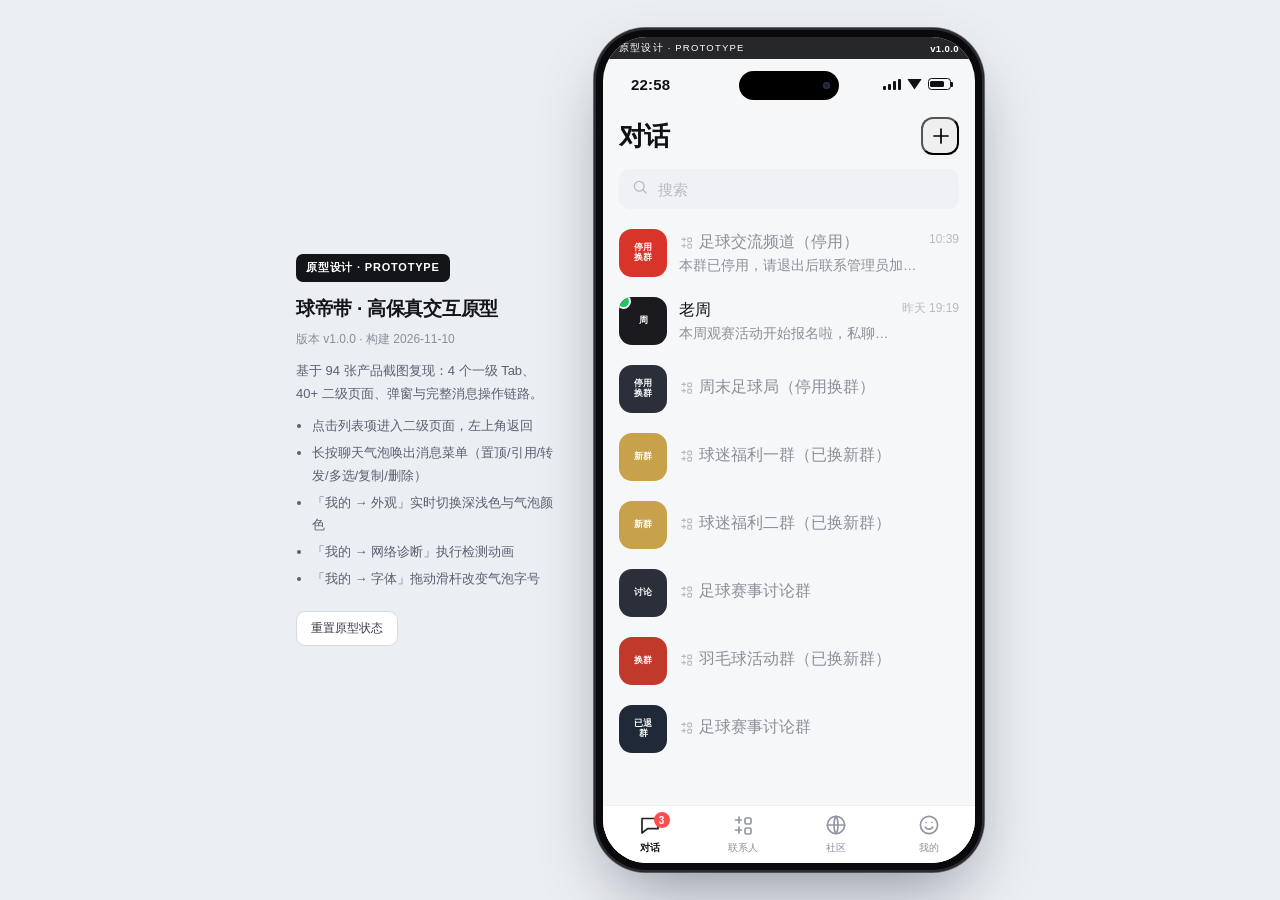
==== index.html @ 3d05bff4 "Move prototype files to repo root" ====
<!doctype html>
<html lang="zh-CN">
<head>
<meta charset="utf-8">
<meta name="viewport" content="width=device-width,initial-scale=1,viewport-fit=cover">
<title>球帝带 · 交互原型 v1.0.0</title>
<style>
*{box-sizing:border-box;-webkit-tap-highlight-color:transparent}
:root{
  --blue:#3B82F6; --bg:#F6F7F9; --card:#FFFFFF; --text:#101114; --text2:#8A8F99; --text3:#B7BBC3;
  --line:#EFF0F3; --input:#EFF1F5; --red:#FF4D4F; --bubble:#3B82F6; --fs:15px;
  --tab-h:58px;
}
body[data-theme="dark"]{
  --bg:#131418; --card:#1C1D22; --text:#F2F3F5; --text2:#8B8F99; --text3:#5A5E68;
  --line:#282A31; --input:#26282F; --card2:#1C1D22;
}
html,body{height:100%}
body{margin:0;font-family:-apple-system,BlinkMacSystemFont,"PingFang SC","Hiragino Sans GB","Microsoft YaHei",sans-serif;
  background:#EBEEF3;display:flex;align-items:center;justify-content:center;color:var(--text);
  -webkit-font-smoothing:antialiased;transition:background .25s}
body[data-theme="dark"]{background:#07080A}
.wrap{display:flex;gap:40px;align-items:center;justify-content:center}

/* ---------- side meta ---------- */
.meta{width:258px;color:#5A6070;font-size:13px;line-height:1.75}
.meta h1{font-size:19px;color:#141519;margin:10px 0 4px;letter-spacing:-.3px}
.meta .ver{font-size:12px;color:#8A8F99;margin-bottom:10px;font-variant-numeric:tabular-nums}
.badge{display:inline-block;background:#141519;color:#fff;border-radius:7px;padding:4px 10px;font-size:11px;letter-spacing:.8px;font-weight:600}
.meta p{margin:0 0 10px}
.meta ul{margin:0;padding-left:16px}
.meta li{margin-bottom:4px}
.meta .reset{margin-top:16px;border:1px solid #D5D9E2;background:#fff;border-radius:9px;padding:8px 14px;font-size:12px;color:#3A3F4C;cursor:pointer;font-family:inherit}
.meta .reset:hover{border-color:#141519;color:#141519}

/* ---------- device ---------- */
.device{width:390px;height:844px;background:#0A0A0C;border-radius:52px;padding:9px;
  box-shadow:0 30px 70px -20px rgba(12,16,32,.45),0 0 0 1px rgba(0,0,0,.55),inset 0 0 0 2px #2A2C33;position:relative;flex:0 0 auto}
.screen{width:100%;height:100%;background:var(--bg);border-radius:44px;overflow:hidden;position:relative;
  display:flex;flex-direction:column;color:var(--text);transition:background .25s,color .25s}

/* prototype ribbon */
.protobar{height:22px;background:#141519;color:#fff;display:flex;align-items:center;justify-content:space-between;
  padding:0 16px;font-size:9.5px;letter-spacing:1.2px;flex:0 0 auto;opacity:.92}
.protobar b{font-weight:600;letter-spacing:.4px;font-variant-numeric:tabular-nums}

/* status bar */
.statusbar{height:50px;flex:0 0 auto;display:flex;align-items:center;justify-content:space-between;padding:0 24px 0 28px;position:relative}
.sb-l{font-size:15px;font-weight:650;font-variant-numeric:tabular-nums;letter-spacing:.2px}
.sb-r{display:flex;align-items:center;gap:6px;color:var(--text)}
.sig{display:flex;align-items:flex-end;gap:2px;height:11px}
.sig i{width:3px;background:currentColor;border-radius:1px}
.sig i:nth-child(1){height:4px}.sig i:nth-child(2){height:6px}.sig i:nth-child(3){height:8.5px}.sig i:nth-child(4){height:11px}
.wifi{width:15px;height:11px;background:currentColor;
  clip-path:polygon(0 0,100% 0,50% 100%);border-radius:1px}
.bat{width:23px;height:11.5px;border:1.3px solid currentColor;border-radius:3.5px;position:relative;padding:1.4px}
.bat i{display:block;height:100%;width:72%;background:currentColor;border-radius:1.5px}
.bat::after{content:'';position:absolute;right:-3.4px;top:3px;width:2px;height:4.5px;background:currentColor;border-radius:0 1px 1px 0}
.island{position:absolute;left:50%;transform:translateX(-50%);top:12px;width:100px;height:29px;background:#000;border-radius:16px;
  display:flex;align-items:center;justify-content:flex-end;padding-right:9px}
.cam{width:7px;height:7px;border-radius:50%;background:#1B2230;box-shadow:inset 0 0 0 1.5px #243044}

/* ---------- stack & pages ---------- */
.stack{flex:1;min-height:0;position:relative;overflow:hidden}
.page{position:absolute;inset:0;display:flex;flex-direction:column;background:var(--bg);overflow:hidden}
.page.enter{animation:slideIn .28s cubic-bezier(.32,.72,0,1)}
.page.leave{animation:slideOut .22s cubic-bezier(.4,0,1,1) forwards}
@keyframes slideIn{from{transform:translateX(100%)}to{transform:translateX(0)}}
@keyframes slideOut{from{transform:translateX(0)}to{transform:translateX(100%)}}
@keyframes fade{from{opacity:0}to{opacity:1}}
.pbody{flex:1;min-height:0;overflow-y:auto;overflow-x:hidden;padding-bottom:18px;
  overscroll-behavior:contain;-webkit-overflow-scrolling:touch}

/* nav */
.nav{height:46px;flex:0 0 auto;display:flex;align-items:center;padding:0 6px;gap:2px}
.nav .t{flex:1;text-align:center;font-size:17px;font-weight:600;letter-spacing:-.2px}
.nav-btn{width:40px;height:40px;display:grid;place-items:center;border-radius:12px;color:var(--text);cursor:pointer;font-size:15px}
.nav-btn:active{background:rgba(140,150,170,.16)}
.nav-act{color:var(--blue);font-size:15px;font-weight:500;padding:0 10px;min-width:56px;text-align:right}
.nav-r{min-width:56px;display:flex;justify-content:flex-end;align-items:center;padding-right:6px}
.nav-r .nav-btn{width:36px;height:36px}
input[type=range]{-webkit-appearance:none;height:3px;background:var(--input);border-radius:2px}
input[type=range]::-webkit-slider-thumb{-webkit-appearance:none;width:17px;height:17px;border-radius:50%;background:#fff;border:1.5px solid #C9CDD6;box-shadow:0 1px 3px rgba(0,0,0,.18)}
.nav-act.dim{color:var(--text3)}
.hbig{display:flex;align-items:center;justify-content:space-between;padding:8px 16px 14px}
.hbig h1{font-size:26px;margin:0;font-weight:700;letter-spacing:-.6px}
.hbig .iconbtn{width:38px;height:38px;display:grid;place-items:center;border-radius:12px;cursor:pointer}

/* search */
.search{display:flex;align-items:center;gap:7px;margin:0 16px 10px;height:40px;background:var(--input);
  border-radius:10px;padding:0 12px;color:var(--text3);flex:0 0 auto}
.search input{border:0;background:transparent;outline:none;flex:1;font-size:15px;color:var(--text);font-family:inherit}
.search input::placeholder{color:var(--text3)}

/* list group */
.group{background:var(--card);margin:10px 12px;border-radius:14px;overflow:hidden}
.group.flush{margin:10px 0;border-radius:0}
.glabel{font-size:13px;color:var(--text2);padding:14px 20px 6px;background:transparent}
.row{display:flex;align-items:center;justify-content:space-between;min-height:56px;padding:0 16px;gap:12px;position:relative;cursor:pointer}
.row.noarrow{cursor:default}
.row:active{background:rgba(140,150,170,.09)}
.row+.row::before{content:'';position:absolute;left:16px;right:0;top:0;height:1px;background:var(--line)}
.row .li-l{display:flex;align-items:center;gap:12px;font-size:16px;min-width:0}
.row .ico{width:22px;height:22px;display:grid;place-items:center;color:var(--text);flex:0 0 auto}
.row .li-t{white-space:nowrap;overflow:hidden;text-overflow:ellipsis}
.row .li-r{display:flex;align-items:center;gap:6px;font-size:15px;color:var(--text2);flex:0 0 auto}
.chev{color:var(--text3);font-size:17px;font-weight:300;margin-left:2px;line-height:1}
.val{font-size:15px;color:var(--text2)}
.val.warn{color:var(--text3)}

/* switch */
.sw{width:50px;height:30px;border-radius:15px;background:#E3E5EA;position:relative;transition:background .2s;flex:0 0 auto;cursor:pointer}
.sw::after{content:'';position:absolute;top:2px;left:2px;width:26px;height:26px;border-radius:50%;background:#fff;
  box-shadow:0 1px 3px rgba(0,0,0,.22);transition:transform .2s}
.sw.on{background:var(--blue)}
.sw.on::after{transform:translateX(20px)}

/* avatar */
.av{width:48px;height:48px;border-radius:13px;display:flex;align-items:center;justify-content:center;color:#fff;
  font-weight:700;font-size:18px;position:relative;flex:0 0 auto;overflow:hidden;text-align:center;line-height:1.1}
.av.round{border-radius:50%}
.av.sm{width:36px;height:36px;border-radius:10px;font-size:14px}
.av.lg{width:58px;height:58px;border-radius:50%;font-size:22px}
.av.xs{width:28px;height:28px;border-radius:8px;font-size:12px}
.av .dot{position:absolute;left:-3px;top:-3px;width:11px;height:11px;border-radius:50%;background:#22C55E;border:2px solid var(--card);box-sizing:content-box}
.av .tiny{font-size:8.5px;font-weight:600;letter-spacing:-.2px}

/* chat list */
.li{display:flex;gap:12px;padding:10px 16px;align-items:center;cursor:pointer;position:relative}
.li:active{background:rgba(140,150,170,.09)}
.li .mid{flex:1;min-width:0}
.li .nm{display:flex;align-items:center;gap:5px;font-size:16px;font-weight:500;white-space:nowrap;overflow:hidden;text-overflow:ellipsis}
.li .nm.gray{color:var(--text2)}
.li .pv{font-size:13.5px;color:var(--text2);margin-top:4px;white-space:nowrap;overflow:hidden;text-overflow:ellipsis}
.li .rt{display:flex;flex-direction:column;align-items:flex-end;gap:6px;flex:0 0 auto;align-self:flex-start;padding-top:3px}
.li .tm{font-size:12px;color:var(--text3)}
.gicon{color:var(--text3);display:grid;place-items:center}

/* tabbar */
.tabbar{height:var(--tab-h);flex:0 0 auto;display:flex;background:var(--card);border-top:1px solid var(--line);padding-bottom:2px}
.tab{flex:1;display:flex;flex-direction:column;align-items:center;justify-content:center;gap:2px;font-size:10px;color:var(--text2);cursor:pointer;position:relative}
.tab.active{color:var(--text);font-weight:600}
.tab.active .tico{color:var(--text)}
.tab .tico{color:var(--text2);opacity:.92}
.tab .bdg{position:absolute;top:6px;right:calc(50% - 20px);min-width:16px;height:16px;background:var(--red);color:#fff;border-radius:9px;
  font-size:10px;display:grid;place-items:center;padding:0 4px;font-weight:600}

/* chat page */
.chat-h{display:flex;align-items:center;gap:10px;padding:6px 10px 8px;flex:0 0 auto}
.chat-h .mid{flex:1;min-width:0}
.chat-h .nm{font-size:16.5px;font-weight:600;white-space:nowrap;overflow:hidden;text-overflow:ellipsis}
.chat-h .sub{font-size:11.5px;color:var(--text2);margin-top:1px}
.noticebar{display:flex;align-items:center;gap:8px;padding:9px 14px;background:rgba(59,130,246,.08);font-size:12.5px;color:var(--text2);flex:0 0 auto}
.noticebar .close{margin-left:auto;color:var(--text3);display:grid;place-items:center}
.msgs{flex:1;min-height:0;overflow-y:auto;padding:6px 0 10px;background-attachment:local}

.msg{display:flex;gap:8px;padding:6px 12px;align-items:flex-start;position:relative}
.msg.me{flex-direction:row-reverse}
.msg .bub{max-width:76%;padding:10px 13px;border-radius:12px;background:var(--card);font-size:var(--fs);line-height:1.58;
  word-break:break-word;white-space:pre-wrap;box-shadow:0 1px 1px rgba(16,20,32,.03)}
.msg.me .bub{background:var(--bubble);color:#fff}
.msg .tm{font-size:10.5px;color:var(--text3);align-self:flex-end;padding-bottom:3px;margin:0 2px}
.msg.picked .box{opacity:1;transform:scale(1)}
.msg .box{width:22px;height:22px;border-radius:50%;border:1.5px solid #C7CBD3;background:var(--card);flex:0 0 auto;align-self:center;
  display:grid;place-items:center;opacity:0;transform:scale(.6);transition:.15s;margin-top:16px}
.msg.picked .box{background:var(--blue);border-color:var(--blue);color:#fff}
.msg .box svg{width:13px;height:13px;opacity:0}
.msg.picked .box svg{opacity:1}
.msg.sel-mode .box{opacity:1;transform:scale(1)}
.msg.sel-mode.me{flex-direction:row}

.poster{width:172px;border-radius:10px;overflow:hidden;background:linear-gradient(150deg,#5FE0A8,#22B573 55%,#0E8C57);padding:10px;color:#0B3B26;white-space:normal}
.poster *{white-space:normal}
.bub>div{white-space:normal}
.poster .pt{font-size:19px;font-weight:900;letter-spacing:-.5px;line-height:1.05;color:#0E5C36}
.poster .red{color:#E02B1D}
.poster .prow{display:flex;justify-content:space-between;font-size:8px;border-bottom:1px solid rgba(0,0,0,.15);padding:2.5px 0}
.poster .badge2{display:inline-block;background:#F5D33C;color:#5A3B00;font-size:8px;padding:2px 6px;border-radius:9px;font-weight:700;margin:6px 0 4px}
.poster .ball{float:right;font-size:26px;margin-top:-4px}

.inputbar{flex:0 0 auto;display:flex;align-items:center;gap:8px;padding:8px 12px;border-top:1px solid var(--line);background:var(--bg)}
.inputbar .ic{width:32px;height:32px;display:grid;place-items:center;color:var(--text);flex:0 0 auto;cursor:pointer}
.inputbar .field{flex:1;height:37px;border-radius:9px;background:var(--input);border:0;outline:none;padding:0 12px;font-size:15px;font-family:inherit;color:var(--text)}
.inputbar .field::placeholder{color:var(--text3)}
.muted-bar{flex:0 0 auto;display:flex;align-items:center;justify-content:center;gap:6px;padding:13px;margin:8px 12px 12px;
  background:var(--card);border-radius:10px;color:var(--text3);font-size:14px}

.panels{flex:0 0 auto;background:var(--card);border-top:1px solid var(--line);display:none}
.panels.show{display:block}
.plus-grid{display:grid;grid-template-columns:repeat(4,1fr);gap:8px;padding:18px 14px 22px}
.plus-item{display:flex;flex-direction:column;align-items:center;gap:8px;font-size:11.5px;color:var(--text2);cursor:pointer}
.plus-item .sq{width:58px;height:58px;border-radius:14px;background:var(--input);display:grid;place-items:center;color:var(--text)}
.emoji-tabs{display:flex;gap:14px;align-items:center;padding:10px 14px 4px;color:var(--text3);border-bottom:1px solid var(--line)}
.emoji-tabs .e{width:22px;height:22px;display:grid;place-items:center}
.emoji-tabs .e.on{color:var(--text);border-bottom:2px solid var(--blue);padding-bottom:6px;margin-bottom:-5px}
.emoji-grid{display:grid;grid-template-columns:repeat(8,1fr);gap:6px;padding:12px 14px 20px;max-height:190px;overflow-y:auto}
.emoji-grid span{font-size:23px;text-align:center;cursor:pointer;line-height:1.3}
.quote-bar{display:flex;align-items:center;gap:8px;margin:6px 12px 0;padding:8px 10px;background:var(--input);border-radius:8px;font-size:12.5px;color:var(--text2)}
.quote-bar .qt{flex:1;min-width:0;overflow:hidden;text-overflow:ellipsis;white-space:nowrap;border-left:2px solid var(--blue);padding-left:8px}
.quote-bar .x{color:var(--text3);cursor:pointer}

/* ---------- iOS 软键盘 ---------- */
.kbd{flex:0 0 auto;display:none;background:#D1D4DB;padding:7px 3px 10px;
  user-select:none;-webkit-user-select:none;-webkit-tap-highlight-color:transparent}
.kbd.show{display:block}
.kbd.anim{animation:kbdUp .24s cubic-bezier(.32,.72,0,1) both}
@keyframes kbdUp{from{transform:translateY(100%)}to{transform:translateY(0)}}
.kbd-bar{display:flex;align-items:center;padding:0 5px 7px;font-size:16px;color:#101114;height:30px}
.kbd-bar .cand{flex:1;display:flex;justify-content:space-around;align-items:center}
.kbd-bar .cand span{padding:3px 12px;cursor:pointer;border-radius:5px;line-height:1.2}
.kbd-bar .cand span:active{background:rgba(0,0,0,.09)}
.kbd-bar .kico{min-width:40px;height:26px;display:grid;place-items:center;color:#4A4E57;cursor:pointer;font-size:13px}
.krow{display:flex;gap:6px;padding:0 0 7px}
.krow:last-child{padding-bottom:0}
.krow .gap{flex:.5}
.k{flex:1;height:42px;border-radius:5px;background:#FFFFFF;color:#101114;display:grid;place-items:center;
  font-size:22px;line-height:1;cursor:pointer;box-shadow:0 1px 0 rgba(0,0,0,.28);transition:background .06s}
.k:active{background:#BFC4CC}
.k.fn{background:#ADB3BE;font-size:14px}
.k.fn:active{background:#9AA1AD}
.k.wide{flex:1.5}
.k.sp{flex:4.2;font-size:14px}
.k.ret{flex:1.6;background:#ADB3BE;font-size:14px;font-weight:500}
.k.shift-on{box-shadow:inset 0 0 0 1px #7C828C,0 1px 0 rgba(0,0,0,.28)}
body[data-theme="dark"] .kbd{background:#232427}
body[data-theme="dark"] .k{background:#6B6B70;color:#FFFFFF;box-shadow:0 1px 0 rgba(0,0,0,.65)}
body[data-theme="dark"] .k:active{background:#8A8A90}
body[data-theme="dark"] .k.fn,body[data-theme="dark"] .k.ret{background:#3D3D42;color:#FFFFFF}
body[data-theme="dark"] .k.fn:active,body[data-theme="dark"] .k.ret:active{background:#505055}
body[data-theme="dark"] .kbd-bar{color:#E8E9EC}
body[data-theme="dark"] .kbd-bar .kico{color:#B9BBC2}

/* community */
.chans{display:flex;justify-content:center;gap:34px;padding:6px 0 16px}
.chan{display:flex;flex-direction:column;align-items:center;gap:8px;font-size:13px;color:var(--text2);cursor:pointer}
.chan .av{width:62px;height:62px;border-radius:50%;font-size:16px;border:1px solid rgba(140,150,170,.18)}
.signin{display:flex;align-items:center;gap:8px;margin:0 12px 12px;padding:11px 13px;background:var(--card);border-radius:12px;font-size:13px;color:var(--text);cursor:pointer}
.signin .tag{background:#FFF1E6;color:#E2761B;font-size:11px;padding:2px 6px;border-radius:5px;font-weight:600}
.feed{margin:0 12px 12px;background:var(--card);border-radius:14px;overflow:hidden;cursor:pointer}
.cover{height:190px;position:relative;display:flex;align-items:center;justify-content:center;color:#fff;overflow:hidden}
.cover .big{font-size:27px;font-weight:900;line-height:1.1;letter-spacing:-.8px}
.cover .sub2{font-size:11px;opacity:.92;margin-top:6px}
.feed .ft{padding:12px 13px 14px}
.feed .ft .h{font-size:15.5px;font-weight:600;line-height:1.4}
.feed .ft .meta{display:flex;align-items:center;gap:8px;margin-top:9px;font-size:12px;color:var(--text2)}
.art{padding:0 0 20px}
.art .h1{font-size:19px;font-weight:700;line-height:1.4;padding:14px 16px 6px}
.art .am{display:flex;align-items:center;gap:8px;padding:4px 16px 12px;font-size:12.5px;color:var(--text2)}
.art .am .n{color:var(--text);font-weight:500}
.art .body{padding:0 16px;font-size:14.5px;line-height:1.85;color:var(--text)}
.art .body p{margin:0 0 14px}
.art .body .em{color:#E02B1D}
.cta{display:block;margin:18px 16px 0;height:50px;border-radius:26px;border:1.5px solid var(--text);background:transparent;
  color:var(--text);font-size:16px;font-weight:600;width:calc(100% - 32px);font-family:inherit;cursor:pointer}
.cta:active{background:rgba(140,150,170,.12)}

/* mine */
.profile-hd{background:linear-gradient(160deg,#1B1C22,#0E0F13);color:#fff;padding:14px 20px 26px;display:flex;align-items:center;gap:14px;position:relative;overflow:hidden}
.profile-hd::after{content:'';position:absolute;right:-30px;top:-40px;width:180px;height:180px;border-radius:50%;border:1px solid rgba(255,255,255,.06)}
.profile-hd .av{width:58px;height:58px;background:#4A4D57;border-radius:50%;font-size:22px}
.profile-hd .nm{font-size:19px;font-weight:650}
.profile-hd .id{font-size:12px;opacity:.62;margin-top:5px;display:flex;align-items:center;gap:6px}
.profile-hd .qr-btn{position:absolute;right:18px;top:24px;opacity:.85;cursor:pointer}
.sigline{color:rgba(255,255,255,.5);font-size:12.5px;padding:0 20px 26px;background:linear-gradient(180deg,#121317,#101114);margin-top:-1px}
.sigline span{opacity:.8}

/* empty */
.empty{display:flex;flex-direction:column;align-items:center;justify-content:center;padding:70px 30px;color:var(--text2);font-size:13.5px;gap:16px}
.box-ill{width:104px;height:84px;position:relative}
.box-ill .b1{position:absolute;left:10px;bottom:0;width:56px;height:40px;background:#7FA8E8;border-radius:4px;transform:skewY(-4deg)}
.box-ill .b2{position:absolute;right:8px;bottom:0;width:38px;height:34px;background:#C6DAF6;border-radius:4px}
.box-ill .lid{position:absolute;left:8px;top:14px;width:46px;height:12px;background:#5B8DEF;border-radius:3px;transform:rotate(-18deg)}
.box-ill .star{position:absolute;right:12px;top:2px;font-size:14px;color:#F5C542}
.empty .t2{font-size:12.5px;color:var(--text3)}

/* forms */
.form{padding:8px 16px}
.fieldset{margin-bottom:18px}
.fieldset label{display:block;font-size:14.5px;font-weight:600;margin-bottom:10px}
.input{width:100%;height:46px;border-radius:10px;background:var(--input);border:0;outline:none;padding:0 13px;font-size:15px;color:var(--text);font-family:inherit}
.input::placeholder{color:var(--text3)}
.hint{font-size:12px;color:var(--text3);margin-top:9px;line-height:1.5}
.btn{height:48px;border-radius:10px;border:0;width:100%;font-size:16px;font-weight:600;font-family:inherit;cursor:pointer}
.btn.primary{background:var(--blue);color:#fff}
.btn.dark{background:#141519;color:#fff}
.btn.ghost{background:var(--input);color:var(--text2)}
.btn.disabled{background:var(--input);color:var(--text3)}
.btn.red{color:var(--red);background:transparent}
.btn-row{display:flex;gap:10px;margin-top:auto;padding:16px}

/* appearance */
.preview{margin:12px 16px;border-radius:14px;background:var(--card);padding:12px;position:relative;overflow:hidden}
.pv-bg{position:absolute;inset:0;background-size:cover;opacity:.5}
.pv-inner{position:relative}
.pv-msg{display:flex;gap:8px;margin-bottom:9px;align-items:flex-start}
.pv-msg .b{max-width:74%;padding:9px 12px;border-radius:11px;background:var(--bg);font-size:13.5px;line-height:1.5}
.pv-msg.me{flex-direction:row-reverse}
.pv-msg.me .b{background:var(--bubble);color:#fff}
.pv-input{display:flex;align-items:center;gap:8px;margin-top:4px;padding:7px 10px;border-radius:9px;background:var(--input);color:var(--text3);font-size:12.5px}
.seg{display:flex;background:var(--input);border-radius:18px;padding:3px;gap:2px}
.seg .s{flex:1;height:33px;border-radius:15px;display:grid;place-items:center;font-size:12.5px;color:var(--text2);cursor:pointer}
.seg .s.on{background:var(--blue);color:#fff}
.swatches{display:flex;gap:12px;overflow-x:auto;padding:4px 16px 8px;margin:0 -16px}
.sw-dot{width:36px;height:36px;border-radius:50%;flex:0 0 auto;cursor:pointer;position:relative;border:2px solid transparent;background-clip:padding-box}
.sw-dot.on{box-shadow:0 0 0 2px var(--card),0 0 0 3.5px var(--blue)}
.bgs{display:grid;grid-template-columns:repeat(3,1fr);gap:10px;padding:4px 0}
.bgitem{height:76px;border-radius:10px;border:2px solid transparent;cursor:pointer;background-size:cover;position:relative;overflow:hidden}
.bgitem.on{border-color:var(--blue)}
.bg1{background-image:radial-gradient(circle at 30% 30%,#fff 1px,transparent 1px),radial-gradient(circle at 70% 60%,#fff 1px,transparent 1px);background-color:#F1F3F7;background-size:22px 22px}
.bg2{background-image:radial-gradient(circle at 30% 30%,#fff 1px,transparent 1px),radial-gradient(circle at 70% 60%,#fff 1px,transparent 1px);background-color:#EFF3FA;background-size:16px 16px}
.bg3{background:linear-gradient(140deg,#B08272,#8E6255);position:relative}
.bg3::after{content:'⚽ 🎾 🏀';position:absolute;inset:0;display:grid;place-items:center;font-size:16px;letter-spacing:6px;opacity:.8}

/* storage */
.usage{margin:12px 16px;background:var(--card);border-radius:14px;padding:14px}
.usage .top{display:flex;justify-content:space-between;font-size:13px;color:var(--text2);margin-bottom:10px}
.bar{height:7px;border-radius:4px;background:var(--input);display:flex;overflow:hidden}
.bar i{height:100%;display:block}
.legend{display:flex;gap:14px;font-size:11px;color:var(--text2);margin-top:10px;flex-wrap:wrap}
.legend b{display:inline-block;width:6px;height:6px;border-radius:50%;margin-right:4px}
.cleans{display:grid;grid-template-columns:repeat(3,1fr);gap:10px;margin:0 16px}
.clean{background:var(--card);border-radius:13px;padding:14px 8px;text-align:center;cursor:pointer}
.clean .n{font-size:13.5px;font-weight:500;margin-top:8px}
.clean .s{font-size:11px;color:var(--text3);margin-top:3px}

/* gauges */
.gauges{display:grid;grid-template-columns:repeat(3,1fr);gap:10px;margin:10px 16px}
.gauge{background:var(--card);border-radius:13px;padding:14px 6px;text-align:center}
.ring{width:74px;height:74px;border-radius:50%;margin:0 auto 8px;display:grid;place-items:center;position:relative;
  background:conic-gradient(var(--blue) 0 40%,var(--input) 40% 100%)}
.ring::after{content:'';position:absolute;inset:7px;border-radius:50%;background:var(--card)}
.ring b{position:relative;z-index:1;font-size:17px;font-weight:650}
.ring b i{font-size:9px;font-style:normal;font-weight:400;color:var(--text2);margin-left:1px}
.gauge .gl{font-size:11px;color:var(--text2)}
.latency{display:flex;gap:10px;margin:0 16px 12px;background:var(--card);border-radius:13px;padding:14px 12px;align-items:flex-end;justify-content:space-between}
.lat{display:flex;flex-direction:column;align-items:center;gap:4px;flex:1}
.lat svg{width:34px;height:22px}
.lat .v{font-size:11px;color:#22C55E}
.lat .v.bad{color:var(--red)}
.lines{display:grid;grid-template-columns:1fr 1fr;gap:9px}
.line{background:var(--card);border-radius:11px;padding:12px 11px;display:flex;align-items:center;justify-content:space-between;font-size:13px;cursor:pointer}
.line.on{box-shadow:inset 0 0 0 1.5px var(--blue)}
.line .ms{font-size:11px;color:#22C55E}

/* devices */
.dev-item{padding:14px 16px;cursor:pointer;position:relative}
.dev-item+.dev-item::before{content:'';position:absolute;left:16px;right:0;top:0;height:1px;background:var(--line)}
.dev-item .n{font-size:16px;font-weight:500;display:flex;align-items:center;gap:8px}
.dev-item .d{font-size:12.5px;color:var(--text2);margin-top:6px;font-variant-numeric:tabular-nums;word-break:break-all}
.pill{background:#141519;color:#fff;font-size:10px;padding:2px 7px;border-radius:5px;font-weight:500}
body[data-theme="dark"] .pill{background:#3A3D46}
.log{padding:14px 16px;display:flex;gap:12px}
.log .ic{width:40px;height:40px;border-radius:50%;border:1px solid var(--line);display:grid;place-items:center;color:var(--text2)}
.log .n{font-size:15px;font-weight:500}
.log .l{font-size:12.5px;color:var(--text2);margin-top:6px;line-height:1.7}

/* unlock cards */
.unlocks{display:flex;gap:14px;padding:24px 20px}
.ul{flex:1;cursor:pointer}
.ul .card{height:190px;border-radius:16px;background:linear-gradient(160deg,#1E1F26,#111216);display:grid;place-items:center;color:#fff;position:relative;overflow:hidden}
.ul .card::after{content:'';position:absolute;inset:0;background:radial-gradient(circle at 70% 20%,rgba(255,255,255,.06),transparent 60%)}
.ul .lb{text-align:center;font-size:13px;margin-top:12px;color:var(--text)}
.ul .rd{width:19px;height:19px;border-radius:50%;border:1.5px solid #C7CBD3;margin:9px auto 0;display:grid;place-items:center}
.ul.on .rd{background:var(--blue);border-color:var(--blue)}
.ul.on .rd::after{content:'';width:7px;height:7px;border-radius:50%;background:#fff}

/* mask */
.mask-row{display:flex;align-items:center;justify-content:space-between;padding:0 16px;min-height:56px;cursor:pointer}
.mask-row .av{width:38px;height:38px;border-radius:50%}

/* members */
.mem{display:flex;align-items:center;gap:12px;padding:11px 16px;cursor:pointer}
.mem .nm{font-size:15px;display:flex;align-items:center;gap:6px;flex-wrap:wrap}
.mem .nm .adm{background:#EAF1FE;color:#2F6FE0;font-size:10px;padding:1.5px 6px;border-radius:4px;font-weight:600}
.mem .nm .ow{background:#FCF0DC;color:#B4771A;font-size:10px;padding:1.5px 6px;border-radius:4px;font-weight:600}
body[data-theme="dark"] .mem .nm .adm{background:#1D2B44}
body[data-theme="dark"] .mem .nm .ow{background:#33280F}

/* qr */
.qr-wrap{display:flex;flex-direction:column;align-items:center;padding:18px 0 8px}
.qr{width:200px;height:200px;border-radius:12px;background:#fff;padding:8px;display:grid;grid-template-columns:repeat(21,1fr);gap:1px}
.qr i{background:#fff;border-radius:1px}
.qr i.b{background:#4B7FD6}
.qr-acts{display:flex;justify-content:space-around;padding:18px 30px 10px;border-top:1px solid var(--line);margin-top:16px}
.qr-act{display:flex;flex-direction:column;align-items:center;gap:7px;font-size:12px;color:var(--text);cursor:pointer}

/* overlays */
.mask-bg{position:absolute;inset:0;background:rgba(0,0,0,.42);z-index:60;display:flex;animation:fade .16s}
.dialog{width:268px;background:var(--card);border-radius:15px;overflow:hidden;margin:auto;text-align:center;animation:pop .2s}
@keyframes pop{from{transform:scale(.94);opacity:0}to{transform:scale(1);opacity:1}}
.dialog .dt{font-size:16.5px;font-weight:650;padding:22px 20px 0}
.dialog .dm{font-size:13.5px;color:var(--text2);line-height:1.55;padding:10px 22px 20px}
.dialog .da{display:flex;flex-direction:column;border-top:1px solid var(--line)}
.dialog .da button{height:49px;border:0;background:transparent;font-size:16.5px;color:var(--blue);font-family:inherit;cursor:pointer}
.dialog .da button+button{border-top:1px solid var(--line)}
.dialog .da button.cancel{color:var(--text);font-weight:500}
.dialog .da button.danger{color:var(--red)}
.dialog .da.horiz{flex-direction:row}
.dialog .da.horiz button{flex:1}
.dialog .da.horiz button+button{border-top:0;border-left:1px solid var(--line)}

.sheet{position:absolute;left:8px;right:8px;bottom:8px;z-index:61;animation:slideUp .22s cubic-bezier(.32,.72,0,1)}
@keyframes slideUp{from{transform:translateY(105%)}to{transform:translateY(0)}}
.sheet .sg{background:var(--card);border-radius:14px;overflow:hidden;margin-bottom:8px}
.sheet button{display:block;width:100%;height:56px;border:0;background:transparent;font-size:16.5px;color:var(--text);font-family:inherit;cursor:pointer;border-bottom:1px solid var(--line)}
.sheet button:last-child{border-bottom:0}
.sheet button.cancel{font-weight:500;background:var(--card);border-radius:14px;height:54px}
/* 日期滚轮选择器 */
.picker{position:absolute;left:0;right:0;bottom:0;z-index:61;background:var(--card);border-radius:16px 16px 0 0;animation:slideUp .22s cubic-bezier(.32,.72,0,1)}
.picker .ptop{display:flex;justify-content:space-between;align-items:center;padding:14px 18px;font-size:15.5px}
.picker .ptop span{cursor:pointer}
.wheels{display:flex;gap:8px;padding:0 16px 24px;position:relative}
.wcol{flex:1;height:200px;overflow-y:auto;scroll-snap-type:y mandatory;text-align:center;scrollbar-width:none;padding:78px 0}
.wcol::-webkit-scrollbar{display:none}
.witem{height:44px;line-height:44px;font-size:17px;scroll-snap-align:center;color:var(--text3);white-space:nowrap;position:relative}
.witem.sel{color:var(--text);font-weight:650}
.wheel-mid{position:absolute;left:16px;right:16px;top:100px;height:44px;transform:translateY(-50%);background:rgba(180,190,208,.32);border-radius:8px;pointer-events:none}
.sheet button .sm{display:block;font-size:11.5px;color:var(--text3);margin-top:2px}
.sheet .st{font-size:12px;color:var(--text2);text-align:center;padding:12px 0 14px;background:var(--card);border-bottom:1px solid var(--line)}

/* toast */
.toast{position:absolute;left:50%;bottom:96px;transform:translateX(-50%);background:rgba(20,22,28,.9);color:#fff;
  font-size:13px;padding:10px 16px;border-radius:10px;z-index:90;max-width:80%;text-align:center;animation:fade .18s}

/* long press menu */
.lmenu{position:absolute;background:var(--card);border-radius:12px;box-shadow:0 12px 36px rgba(10,14,24,.22);
  z-index:70;width:148px;overflow:hidden;animation:pop .14s;padding:2px 0}
.lmenu .mi{display:flex;align-items:center;justify-content:space-between;padding:11px 14px;font-size:14px;color:var(--text);cursor:pointer}
.lmenu .mi:active{background:rgba(140,150,170,.12)}
.lmenu .mi svg{color:var(--text2)}

/* popover */
.pop{position:absolute;right:12px;top:96px;width:150px;background:var(--card);border-radius:13px;z-index:65;
  box-shadow:0 14px 40px rgba(10,14,24,.2);overflow:hidden;animation:pop .16s}
.pop .pi{display:flex;align-items:center;gap:10px;padding:14px 16px;font-size:15px;cursor:pointer}
.pop .pi:active{background:rgba(140,150,170,.12)}
.pop::before{content:'';position:absolute;right:20px;top:-6px;width:12px;height:12px;background:var(--card);transform:rotate(45deg);border-radius:2px}

/* index bar */
.idx{position:absolute;right:3px;top:150px;bottom:70px;display:flex;flex-direction:column;justify-content:center;gap:0;
  font-size:10.5px;color:var(--text2);width:16px;text-align:center;z-index:5}
.idx span{line-height:1.45}

.fadein{animation:fade .2s}
@media (max-width:900px){
  .wrap{gap:0}
  .meta{display:none}
  .device{width:100vw;height:100dvh;border-radius:0;padding:0;box-shadow:none}
  .screen{border-radius:0}
}
</style>
</head>
<body data-theme="light">
<div class="wrap">
  <aside class="meta">
    <div class="badge">原型设计 · PROTOTYPE</div>
    <h1>球帝带 · 高保真交互原型</h1>
    <div class="ver">版本 v1.0.0 · 构建 2026-11-10</div>
    <p>基于 94 张产品截图复现：4 个一级 Tab、40+ 二级页面、弹窗与完整消息操作链路。</p>
    <ul>
      <li>点击列表项进入二级页面，左上角返回</li>
      <li>长按聊天气泡唤出消息菜单（置顶/引用/转发/多选/复制/删除）</li>
      <li>「我的 → 外观」实时切换深浅色与气泡颜色</li>
      <li>「我的 → 网络诊断」执行检测动画</li>
      <li>「我的 → 字体」拖动滑杆改变气泡字号</li>
    </ul>
    <button class="reset" onclick="resetAll()">重置原型状态</button>
  </aside>
  <div class="device">
    <div class="screen" id="screen">
      <div class="protobar"><span>原型设计 · PROTOTYPE</span><b>v1.0.0</b></div>
      <div class="statusbar">
        <div class="sb-l" id="clock">15:51</div>
        <div class="island"><i class="cam"></i></div>
        <div class="sb-r">
          <span class="sig"><i></i><i></i><i></i><i></i></span>
          <span class="wifi"></span>
          <span class="bat"><i></i></span>
        </div>
      </div>
      <div class="stack" id="stack"></div>
    </div>
  </div>
</div>

<script>
/* =========================================================
   球帝带 交互原型  v1.0.0
   ========================================================= */
const V = 'v1.0.0';
const screenEl = document.getElementById('screen');
const stackEl  = document.getElementById('stack');

const S = {
  theme:'auto', bubble:'#3B82F6', bg:0, pure:false, font:15, lang:'跟随系统',
  unlock:'none', chatBg:'default',
  sw:{dnd:false,snd:true,vib:true,read:true,ephemeral:false,block:false,pinChat:false,pinGroup:false,muteGroup:false,keep7:false},
  chatState:{}, // id -> 'normal' | 'exited' | 'muted'
  multi:false, picked:new Set(), forwardMulti:false, forwardPicked:new Set(),
  emojiTab:0, quote:null, curChat:null, netDone:false, lines:3,
  kbd:{open:false, layer:'abc', shift:false}, draft:'', caret:0,
  tagGroups:[{id:'t1', name:'11', members:[]}], tagSel:new Set(),
  avtab:0, applytab:0, avatarEmoji:'🙂'
};

/* ---------- icons ---------- */
const P = {
  back:'<path d="M15 5l-7 7 7 7"/>',
  plus:'<path d="M12 5v14M5 12h14"/>',
  search:'<circle cx="11" cy="11" r="6.5"/><path d="M20 20l-4.6-4.6"/>',
  more:'<circle cx="5" cy="12" r="1.4" fill="currentColor" stroke="none"/><circle cx="12" cy="12" r="1.4" fill="currentColor" stroke="none"/><circle cx="19" cy="12" r="1.4" fill="currentColor" stroke="none"/>',
  bell:'<path d="M6 9a6 6 0 1112 0c0 4.5 1.8 5.6 1.8 5.6H4.2S6 13.5 6 9"/><path d="M10 18.5a2 2 0 004 0"/>',
  shield:'<path d="M12 3l7.2 3v6c0 4.1-3 7.2-7.2 9-4.2-1.8-7.2-4.9-7.2-9V6z"/>',
  db:'<ellipse cx="12" cy="6" rx="7" ry="2.8"/><path d="M5 6v12c0 1.6 3.1 2.8 7 2.8s7-1.2 7-2.8V6"/><path d="M5 12c0 1.6 3.1 2.8 7 2.8s7-1.2 7-2.8"/>',
  globe:'<circle cx="12" cy="12" r="8.6"/><path d="M3.4 12h17.2M12 3.4c2.6 3 2.6 14.2 0 17.2M12 3.4c-2.6 3-2.6 14.2 0 17.2"/>',
  tee:'<path d="M8.5 4L12 6l3.5-2 4 3.2-2.2 4-1.8-1V20H8.5V10.2l-1.8 1-2.2-4z"/>',
  type:'<path d="M6 6.5h12M12 6.5V19"/><path d="M4 19h16" opacity=".35"/>',
  net:'<path d="M4 19l4.5-4.5M9.5 19L14 11M15 19l4.5-8"/>',
  info:'<circle cx="12" cy="12" r="8.6"/><path d="M12 11v5.2M12 8h.01"/>',
  mic:'<rect x="9" y="3" width="6" height="10.5" rx="3"/><path d="M5.5 11a6.5 6.5 0 0013 0M12 17.5V21"/>',
  smile:'<circle cx="12" cy="12" r="8.6"/><path d="M8.4 14.2s1.3 1.9 3.6 1.9 3.6-1.9 3.6-1.9M9 9.5h.01M15 9.5h.01"/>',
  camera:'<rect x="3" y="7" width="18" height="13" rx="3"/><circle cx="12" cy="13.2" r="3.6"/><path d="M9 7l1-2h4l1 2"/>',
  image:'<rect x="3" y="5" width="18" height="14" rx="3"/><circle cx="8.6" cy="10" r="1.4"/><path d="M4.5 17.5l5-5 4 4 3-2.2 3 3.2"/>',
  folder:'<path d="M3 7.2h6.2l1.8 2H21v8.6a2 2 0 01-2 2H5a2 2 0 01-2-2z"/>',
  phone:'<path d="M5.2 4h3.6l1.8 4.6-2.6 1.7a12.4 12.4 0 006 6l1.7-2.6L20 15.2v3.6a2 2 0 01-2.2 2A17.6 17.6 0 013.2 6.2 2 2 0 015.2 4z"/>',
  check:'<path d="M5 12.8l4.4 4.4L19 6.8"/>',
  trash:'<path d="M4.5 7h15M9.5 7V4.8h5V7M6.8 7l.9 12.2h8.6L17.2 7"/>',
  share:'<path d="M4 12.6l15.6-8-6.2 15.4-2.6-6.2z"/>',
  quote:'<path d="M9.5 7.5H5v4.8h4.5c0 2.6-1 4-2.8 4.6M19.5 7.5H15v4.8h4.5c0 2.6-1 4-2.8 4.6"/>',
  pin:'<path d="M9.4 4h5.2l-.9 5.6 2.9 2.9H7.4l2.9-2.9z"/><path d="M12 12.5V20"/>',
  copy:'<rect x="9" y="9" width="10.5" height="10.5" rx="2.2"/><path d="M5.5 15.5V6.2A2 2 0 017.7 4h8.3"/>',
  close:'<path d="M6.3 6.3l11.4 11.4M17.7 6.3L6.3 17.7"/>',
  scan:'<path d="M4 8.5V5.2A1.2 1.2 0 015.2 4H8.5M20 8.5V5.2A1.2 1.2 0 0018.8 4H15.5M4 15.5v3.3A1.2 1.2 0 005.2 20H8.5M20 15.5v3.3A1.2 1.2 0 0118.8 20H15.5M4 12h16"/>',
  adduser:'<circle cx="10" cy="8" r="3.6"/><path d="M3.8 20c0-3.2 2.8-5.2 6.2-5.2s6.2 2 6.2 5.2"/><path d="M18.5 8v5.5M15.8 10.7h5.4"/>',
  chat:'<path d="M4 5.5h16v10.2H9.6L4 20z"/>',
  grid:'<rect x="4" y="4" width="6.4" height="6.4" rx="1.6"/><rect x="13.6" y="4" width="6.4" height="6.4" rx="1.6"/><rect x="4" y="13.6" width="6.4" height="6.4" rx="1.6"/><rect x="13.6" y="13.6" width="6.4" height="6.4" rx="1.6"/>',
  qr:'<rect x="4" y="4" width="5.6" height="5.6" rx="1.2"/><rect x="14.4" y="4" width="5.6" height="5.6" rx="1.2"/><rect x="4" y="14.4" width="5.6" height="5.6" rx="1.2"/><path d="M14.4 14.4h2.4v2.4M19.4 19.4v.8M14.4 20h2"/>',
  tag:'<path d="M4 4h8l8 8-8 8-8-8z"/><circle cx="9" cy="9" r="1.4"/>',
  users:'<path d="M4.5 7h6M8 4v6M4.5 17h6M8 14v6"/><rect x="14" y="5" width="6" height="6" rx="1.5"/><rect x="14" y="15" width="6" height="6" rx="1.5"/>',
  clock:'<circle cx="12" cy="12" r="8.6"/><path d="M12 7.4V12l3.4 2"/>',
  eye:'<path d="M2.5 12s3.6-6 9.5-6 9.5 6 9.5 6-3.6 6-9.5 6-9.5-6-9.5-6z"/><circle cx="12" cy="12" r="2.4"/>',
  lock:'<rect x="5" y="10.5" width="14" height="9.5" rx="2.4"/><path d="M8.4 10.5V8a3.6 3.6 0 017.2 0v2.5"/>',
  graph:'<path d="M4 19V5M4 19h16"/><path d="M7.5 15l3-4 3 2.6 4.5-6"/>',
  wifi:'<path d="M4 8.6a13 13 0 0116 0M7 12a8.5 8.5 0 0110 0M10 15.3a3.6 3.6 0 014 0"/><circle cx="12" cy="18.6" r=".8" fill="currentColor"/>',
  star:'<path d="M12 4l2.3 5 5.4.6-4 3.7 1.1 5.3L12 16l-4.8 2.6 1.1-5.3-4-3.7 5.4-.6z"/>'
};
const ic = (n,s=22,sw=1.7)=>`<svg viewBox="0 0 24 24" width="${s}" height="${s}" fill="none" stroke="currentColor" stroke-width="${sw}" stroke-linecap="round" stroke-linejoin="round">${P[n]||''}</svg>`;

/* ---------- helpers ---------- */
const esc = s => String(s).replace(/&/g,'&amp;').replace(/</g,'&lt;').replace(/>/g,'&gt;');
const AVCOL = ['#3B6EF6','#E23A2E','#1E1E22','#C89A3C','#7C5CD6','#22A06B','#D9622B','#2E9AA8'];
function av(name, opt={}){
  const ch = opt.t || (name||'').slice(0,1);
  const bg = opt.c || AVCOL[(name||'x').charCodeAt(0)%AVCOL.length];
  const cls = ['av', opt.round?'round':'', opt.size||''].join(' ');
  const fs = opt.t && opt.t.length>2 ? 'font-size:10px;line-height:1.15' : '';
  return `<div class="${cls}" style="background:${bg};${opt.grad?`background-image:${opt.grad};`:''}${fs}">${opt.html||esc(ch)}${opt.online?'<i class="dot"></i>':''}</div>`;
}
function swRow(label,key,val){ return `<div class="row noarrow"><div class="li-l"><span class="li-t">${label}</span></div>
  <div class="li-r"><span class="sw ${val?'on':''}" data-toggle="${key}"></span></div></div>`; }
function row(o){
  const tag = o.go||o.act ? 'div' : 'div';
  return `<div class="row ${o.cls||''}" ${o.go?`data-go="${o.go}"`:''} ${o.params?`data-params='${JSON.stringify(o.params)}'`:''} ${o.act?`data-act="${o.act}"`:''} ${o.msg?`data-m="${o.msg}"`:''}>
    <div class="li-l">${o.icon?`<span class="ico" style="${o.iconColor?`color:${o.iconColor}`:''}">${ic(o.icon,21)}</span>`:''}
      <span class="li-t" style="${o.labelStyle||''}">${o.label}</span></div>
    <div class="li-r">${o.value!==undefined?`<span class="val ${o.valueCls||''}">${o.value}</span>`:''}
      ${o.sw?`<span class="sw ${o.swOn?'on':''}" data-toggle="${o.sw}"></span>`:''}
      ${o.arrow===false?'':'<span class="chev">›</span>'}</div></div>`;
}
const glabel = t => `<div class="glabel">${t}</div>`;
const group = (inner, cls='') => `<div class="group ${cls}">${inner}</div>`;

function tabbar(active){
  const items=[['chats','对话','chat'],['contacts','联系人','users'],['community','社区','globe'],['mine','我的','smile']];
  return `<div class="tabbar">${items.map(([k,l,i])=>`
    <div class="tab ${active===k?'active':''}" data-act="tab" data-tab="${k}">
      <span class="tico">${ic(i,24)}</span><span>${l}</span>
      ${k==='chats'?'<span class="bdg">3</span>':''}
    </div>`).join('')}</div>`;
}

/* ---------- theme / font ---------- */
function applyTheme(){
  let t = S.theme;
  if(t==='auto') t = window.matchMedia('(prefers-color-scheme: dark)').matches ? 'dark':'light';
  document.body.dataset.theme = t;
  document.documentElement.style.setProperty('--bubble', S.theme==='dark'&&S.bubble==='#111111' ? '#4A4D57' : S.bubble);
  document.documentElement.style.setProperty('--fs', S.font+'px');
}

/* ---------- router ---------- */
const stack = [];
function mount(entry, animate){
  const el = document.createElement('div');
  el.className = 'page' + (animate?' enter':'');
  el.dataset.name = entry.name;
  const fn = PAGES[entry.name] || (()=>`<div class="nav"><div class="nav-btn" data-back>${ic('back')}</div><div class="t">页面建设中</div><div class="nav-btn"></div></div><div class="pbody"><div class="empty">该页面在截图中未出现</div></div>`);
  el.innerHTML = fn(entry.params||{});
  stackEl.appendChild(el);
  entry.el = el;
  if(entry.name!=='chat') S.kbd.open = false;
  const ci = el.querySelector('[data-chatinput]'); if(ci){ ci.value = S.draft||''; S.caret = (S.draft||'').length; }
  if(animate) setTimeout(()=>el.classList.remove('enter'), 300);
  const b = el.querySelector('.pbody'); if(b) b.scrollTop = 0;
  if(entry.params && entry.params.scroll) b.scrollTop = entry.params.scroll;
  return el;
}
function root(name, params={}){
  stackEl.innerHTML=''; stack.length=0;
  stack.push({name,params}); mount(stack[0], false);
}
function go(name, params={}){
  const cur = stack[stack.length-1];
  if(cur){ const b = cur.el.querySelector('.pbody'); if(b) cur.params.scroll = b.scrollTop; }
  const e = {name,params}; stack.push(e); mount(e, true);
}
function back(){
  if(stack.length<2){ return; }
  const top = stack.pop();
  top.el.classList.add('leave');
  setTimeout(()=>top.el.remove(), 230);
}
function refresh(){
  const top = stack[stack.length-1]; if(!top) return;
  const body = top.el.querySelector('.pbody');
  const sc = body? body.scrollTop : 0;
  top.el.innerHTML = PAGES[top.name](top.params||{});
  const nb = top.el.querySelector('.pbody'); if(nb) nb.scrollTop = sc;
  const ci = top.el.querySelector('[data-chatinput]'); if(ci){ ci.value = S.draft||''; S.caret = (S.draft||'').length; }
  top.el.classList.remove('enter');
}

/* ---------- overlays ---------- */
function closeOverlay(){ document.querySelectorAll('.mask-bg,.sheet,.lmenu,.pop,.toast').forEach(n=>n.remove()); }
function toast(msg, ms=1600){
  document.querySelectorAll('.toast').forEach(n=>n.remove());
  const t = document.createElement('div'); t.className='toast'; t.textContent=msg;
  screenEl.appendChild(t); setTimeout(()=>t.remove(), ms);
}
function dialog(opt){
  closeOverlay();
  const wa = opt.warn ? `<div class="dt">${opt.title}</div>` : `<div class="dt">${opt.title}</div>`;
  const acts = (opt.actions||[{label:'取消',cancel:true}]);
  const wrap = document.createElement('div');
  wrap.className='mask-bg';
  wrap.innerHTML = `<div class="dialog">
    ${wa}
    ${opt.msg?`<div class="dm">${opt.msg}</div>`:''}
    <div class="da">${acts.map((a,i)=>`<button data-i="${i}" class="${a.cancel?'cancel':''} ${a.danger?'danger':''}">${a.label}</button>`).join('')}</div>
  </div>`;
  wrap.addEventListener('click', e=>{
    if(e.target===wrap){ closeOverlay(); return; }
    const b = e.target.closest('button[data-i]'); if(!b) return;
    const a = acts[+b.dataset.i];
    closeOverlay();
    if(a && a.onClick) a.onClick();
    else if(a && a.cancel!==undefined && !a.onClick) {}
  });
  screenEl.appendChild(wrap);
}
function sheet(items, opt={}){
  closeOverlay();
  const wrap = document.createElement('div');
  wrap.className='mask-bg'; wrap.style.alignItems='flex-end';
  wrap.innerHTML = `<div class="sheet">
    ${opt.title?`<div class="sg"><div class="st">${opt.title}</div></div>`:''}
    <div class="sg">${items.map((it,i)=>`<button data-i="${i}">${it.label}${it.sub?`<span class="sm">${it.sub}</span>`:''}</button>`).join('')}</div>
    <button class="cancel" data-cancel>取消</button>
  </div>`;
  wrap.addEventListener('click', e=>{
    if(e.target===wrap || e.target.hasAttribute('data-cancel')){ closeOverlay(); return; }
    const b = e.target.closest('button[data-i]'); if(!b) return;
    const it = items[+b.dataset.i]; closeOverlay();
    if(it && it.onClick) it.onClick();
  });
  screenEl.appendChild(wrap);
}

/* =========================================================
   数据
   ========================================================= */
const D = {
  me:{name:'FvzZGbxf', id:'8651091197'},
  chats:[
    {id:'c1',name:'足球交流频道（停用）',type:'group',c:'#D8342A',lab:'停用\n换群',preview:'本群已停用，请退出后联系管理员加入新群',time:'10:39',gray:true},
    {id:'c2',name:'老周',type:'p2p',c:'#1B1B1F',lab:'周',preview:'本周观赛活动开始报名啦，私聊我登记～',time:'昨天 19:19',online:true},
    {id:'c3',name:'周末足球局（停用换群）',type:'group',c:'#2B2F3A',lab:'停用\n换群',preview:'',time:'',gray:true},
    {id:'c4',name:'球迷福利一群（已换新群）',type:'group',c:'#C8A24A',lab:'新群',preview:'',time:'',gray:true},
    {id:'c5',name:'球迷福利二群（已换新群）',type:'group',c:'#C8A24A',lab:'新群',preview:'',time:'',gray:true},
    {id:'c6',name:'足球赛事讨论群',type:'group',c:'#2B2F3A',lab:'讨论',preview:'',time:'',gray:true},
    {id:'c7',name:'羽毛球活动群（已换新群）',type:'group',c:'#C0392B',lab:'换群',preview:'',time:'',gray:true},
    {id:'c8',name:'足球赛事讨论群',type:'group',c:'#1F2937',lab:'已退\n群',preview:'',time:'',gray:true,exited:true}
  ],
  groups:{
    c1:{members:'39046', names:['足球交流频道（停用）'], members9:['#C0392B','#7C5CD6','#C8A24A','#3B6EF6','#22A06B','#D9622B','#8B5CF6','#2E9AA8','#E23A2E'], notice:'🍀 本群为球迷交流频道，禁止发布广告及任何违规内容。\n⚠️ 群内请文明发言、理性讨论，互相尊重。\n🍀 群内活动福利可直接咨询群管理员了解登记参与。', keep:'7天'},
    c6:{members:'4723', names:['足球赛事讨论群'], members9:['#1B1B1F','#C0392B','#7C5CD6','#C8A24A','#3B6EF6','#22A06B','#D9622B','#8B5CF6','#2E9AA8'], notice:'📢 本群已迁移至新群：\n尚未加入新群的成员请退出本群后联系管理员进新群，谢谢配合。', keep:'7天'},
    c8:{members:'4723', names:['足球赛事讨论群'], members9:[], notice:'', keep:'7天'},
    c4:{members:'875', names:['球迷福利一群（已换新群）'], members9:['#1B1B1F','#C0392B','#7C5CD6','#C8A24A','#3B6EF6','#22A06B'], notice:'📢 本群已迁移至新群：\n尚未加入新群的成员请退出本群后联系管理员进新群，谢谢配合。', keep:'永久'},
    c5:{members:'1090', names:['球迷福利二群（已换新群）'], members9:['#1B1B1F','#C0392B','#7C5CD6','#C8A24A','#3B6EF6','#22A06B'], notice:'📢 本群已迁移至新群：\n尚未加入新群的成员请退出本群后联系管理员进新群，谢谢配合。', keep:'永久'},
    c7:{members:'4723', names:['羽毛球活动群（已换新群）'], members9:['#1B1B1F','#C0392B','#7C5CD6','#C8A24A','#3B6EF6','#22A06B'], notice:'📢 本群已迁移至新群：\n尚未加入新群的成员请退出本群后联系管理员进新群，谢谢配合。', keep:'7天'}
  },
  posts:[
    {id:'p1',ch:'ball',title:'观赛竞猜玩法讲解',author:'球迷俱乐部',time:'2025-10-12 00:42:44',views:'7.6w',cover:'fans'},
    {id:'p2',ch:'ball',title:'国际米兰vs亚特兰大，蓝黑内战图米能否顺利击败对手提振士气？',author:'球迷俱乐部',time:'2025-03-14 18:29:05',views:'1.4w',cover:'match'},
    {id:'p3',ch:'pay',title:'XXPay 余额宝最高享 18% 年化收益',author:'XXPay',time:'2026-07-31 02:08:46',views:'3.2w',cover:'pay'},
    {id:'p4',ch:'pay',title:'XXPay 反诈安全指南',author:'XXPay',time:'2026-07-31 02:09:28',views:'1.1w',cover:'safe'}
  ]
};

/* =========================================================
   页面：一级 Tab
   ========================================================= */
const PAGES = {};

PAGES.chats = () => `
  <div class="hbig"><h1>对话</h1><button class="iconbtn" data-act="plusmenu">${ic('plus',24)}</button></div>
  <div class="search" data-go="search"><span>${ic('search',18)}</span><input placeholder="搜索" readonly></div>
  <div class="pbody" style="padding-bottom:6px">
    ${D.chats.map(c=>`
      <div class="li" data-act="openchat" data-id="${c.id}">
        ${av(c.name,{c:c.c,t:c.lab,online:c.online,html:`<span class="tiny" style="white-space:pre-line">${c.lab}</span>`})}
        <div class="mid">
          <div class="nm ${c.gray?'gray':''}">
            ${c.type==='group'?`<span class="gicon">${ic('users',15)}</span>`:''}${esc(c.name)}
          </div>
          ${c.preview?`<div class="pv">${esc(c.preview)}</div>`:'<div class="pv"> </div>'}
        </div>
        <div class="rt">${c.time?`<span class="tm">${c.time}</span>`:''}</div>
      </div>`).join('')}
  </div>
  ${tabbar('chats')}`;

PAGES.contacts = () => `
  <div class="hbig"><h1>联系人</h1><button class="iconbtn" data-act="plusmenu2">${ic('plus',24)}</button></div>
  <div class="search"><span>${ic('search',18)}</span><input placeholder="搜索"></div>
  <div class="pbody" style="padding-bottom:6px">
    ${group(
      `<div class="row" data-go="newfriends"><div class="li-l"><span class="ico">${ic('adduser',21)}</span><span class="li-t">新的朋友</span></div><div class="li-r"><span class="chev">›</span></div></div>
       <div class="row" data-go="groups"><div class="li-l"><span class="ico">${ic('chat',21)}</span><span class="li-t">我的群聊</span></div><div class="li-r"><span class="chev">›</span></div></div>
       <div class="row" data-go="groupTags"><div class="li-l"><span class="ico">${ic('tag',21)}</span><span class="li-t">好友分组</span></div><div class="li-r"><span class="chev">›</span></div></div>`)}
    <div class="glabel" style="padding:6px 20px 6px;background:transparent">L</div>
    <div class="group" style="margin-top:0">
      <div class="row" data-act="openchat" data-id="c2" style="padding-left:16px">
        <div class="li-l">${av('老周',{c:'#1B1B1F',t:'周',online:true,size:'sm'})}<span class="li-t">老周</span></div>
        <div class="li-r"></div>
      </div>
    </div>
    <div class="idx">${'ABCDEFGHIJKLMNOPQRSTUVWXYZ#'.split('').map(x=>`<span>${x}</span>`).join('')}</div>
  </div>
  ${tabbar('contacts')}`;

PAGES.community = () => `
  <div class="hbig"><h1>社区</h1></div>
  <div class="pbody" style="padding-bottom:6px">
    <div class="chans">
      <div class="chan"><div class="av round" style="background:linear-gradient(150deg,#2B3A5A,#141B29)"><span style="font-size:11px;line-height:1.15">足篮<br>聊球</span></div>足篮球聊球</div>
      <div class="chan" data-go="xxpay"><div class="av round" style="background:#fff;color:#111;border:1px solid #E6E8EC"><span style="font-size:12px;font-weight:800">XX<br>Pay</span></div>XXPay</div>
    </div>
    <div class="signin" data-act="signin"><span class="tag">📅</span><span style="flex:1">每日签到有礼，立即去签到吧！</span><span class="chev">›</span></div>
    <div class="feed" data-go="post" data-params='{"id":"p1"}'>
      <div class="cover" style="background:linear-gradient(160deg,#0E5FD8,#0A2E8C)">
        <div style="text-align:center"><div style="font-size:11px;letter-spacing:3px;opacity:.85">FANS CLUB</div>
        <div class="big">全新体验<br>单场竞猜</div>
        <div class="sub2">多种竞猜玩法自由组合！</div></div>
      </div>
      <div class="ft"><div class="h">🎯 观赛竞猜玩法讲解</div>
        <div class="meta">${av('球迷俱乐部',{c:'#2B3A5A',t:'球',size:'xs'})}<span>球迷俱乐部</span><span style="margin-left:auto">2025-10-12 00:42:44</span></div></div>
    </div>
    <div class="feed" data-go="post" data-params='{"id":"p2"}'>
      <div class="cover" style="background:linear-gradient(100deg,#0B1E5B 0 48%,#1E63C8 48% 100%)">
        <div style="display:flex;align-items:center;gap:14px">
          <div style="width:74px;height:74px;border-radius:50%;background:#0A2A6B;border:5px solid #0A2E7A;display:grid;place-items:center;font-size:16px;font-weight:800">INT</div>
          <div style="background:#fff;color:#0B1E5B;font-size:8px;font-weight:700;padding:6px;border-radius:4px">SERIE A</div>
          <div style="width:74px;height:74px;border-radius:50%;background:#1B3E8F;border:5px solid #2C63C8;display:grid;place-items:center;font-size:11px;font-weight:700">ATALANTA</div>
        </div>
      </div>
      <div class="ft"><div class="h">⚽ 国际米兰vs亚特兰大，蓝黑内战图米能否顺利击败对手提振士气？</div>
        <div class="meta">${av('球迷俱乐部',{c:'#2B3A5A',t:'球',size:'xs'})}<span>球迷俱乐部</span><span style="margin-left:auto">2025-03-14 18:29</span></div></div>
    </div>
  </div>
  ${tabbar('community')}`;

PAGES.mine = () => `
  <div class="profile-hd">
    <div style="display:flex;align-items:center;gap:14px;flex:1;cursor:pointer" data-go="profile">
      ${av('F',{c:'#4A4D57',round:true,html:S.avatarEmoji})}
      <div><div class="nm">${S.nick||D.me.name}</div>
        <div class="id">用户ID：${D.me.id} <span data-act="copyid" style="opacity:.9">${ic('copy',13)}</span></div></div>
    </div>
    <div class="qr-btn" data-go="qrcode">${ic('qr',22)}</div>
  </div>
  <div class="sigline" data-go="profile" style="cursor:pointer"><span>${S.sign?('✎ '+S.sign):'✎ 这个用户很懒，暂无签名~'}</span></div>
  <div class="pbody" style="margin-top:-12px">
    <div class="group" style="margin-top:0">
      ${row({icon:'bell',label:'消息通知',go:'notify'})}
      ${row({icon:'shield',label:'安全',go:'security'})}
      ${row({icon:'db',label:'数据与存储',go:'storage'})}
      ${row({icon:'globe',label:'语言',go:'lang'})}
      ${row({icon:'tee',label:'外观',go:'appearance'})}
      ${row({icon:'type',label:'字体',go:'font'})}
      ${row({icon:'net',label:'网络诊断',go:'network'})}
      ${row({icon:'info',label:'关于',go:'about'})}
    </div>
    <div style="text-align:center;font-size:10.5px;color:var(--text3);padding:16px 0 4px">
      原型设计 ${V} · 仅供产品评审
    </div>
  </div>
  ${tabbar('mine')}`;

/* =========================================================
   设置类二级页
   ========================================================= */
PAGES.notify = () => `
  ${nav('消息通知')}
  <div class="pbody">
    ${group(swRow('勿扰模式','dnd',S.sw.dnd)+swRow('新消息提示音','snd',S.sw.snd)+swRow('新消息震动','vib',S.sw.vib)+row({label:'系统通知',go:'sysnotify'}))}
  </div>`;

PAGES.sysnotify = () => `${nav('系统通知')}<div class="pbody"><div class="empty">${ic('bell',44)}<div>暂无系统通知</div><div class="t2">新版本 ${V} 原型已就绪</div></div></div>`;

PAGES.security = () => `
  ${nav('安全')}
  <div class="pbody">
    ${glabel('账户设置')}
    ${group(row({label:'登录密码',value:'去修改',go:'pwd'})+row({label:'支付密码',value:S.paySet?'已设置':'去设置',act:'paypwd'})+row({label:'手机号',value:S.phone?'已绑定':'去绑定',go:'phone'})+row({label:'邮箱',value:S.email?'已绑定':'去绑定',go:'email'}))}
    ${glabel('第三方账号绑定')}
    ${group(row({label:'微信',value:'未绑定',act:'toast',msg:'原型未接入第三方授权'}))}
    ${glabel('其他设置')}
    ${group(row({label:'注销帐号',act:'delacc'})+row({label:'解锁设置',value:S.unlock==='none'?'去设置':'启动时保护',go:'unlock'})+row({label:'可信设备',go:'devices'})+row({label:'账户申诉',go:'appeal'}))}
    <div style="padding:10px 16px 24px"><button class="btn ghost" data-act="logout">退出登录</button></div>
  </div>`;

PAGES.devices = () => `
  ${nav('设备列表')}
  <div class="pbody">
    <div style="padding:8px 16px 4px"><div style="font-size:22px;font-weight:700;letter-spacing:-.4px">登录设备管理</div>
      <div style="font-size:13px;color:var(--text2);margin-top:8px;line-height:1.55">以下是您的全部登录设备，点击进入详情，查看该设备的登录记录</div></div>
    <div class="group" style="margin-top:14px">
      ${[['Unknown iPhone','L_******************************A040','当前设备',true],
         ['iPhone 15 Pro Max','L_******************************68A7','',false],
         ['PLU-AL10','A_****************f4f0','',false],
         ['PTP-AN00','A_****************6c4c','',false],
         ['Windows NT 10.0','3a****************71f2','',false],
         ['iPhone','44************************4cca','',false],
         ['iPhone','26************************73a2','',false],
         ['iPhone','2b************************5ad4','',false],
         ['DT1901A','A_****************f25a','',false],
         ['SM-G9730','A_****************9b31','',false]].map(([n,id,pill,cur])=>`
        <div class="dev-item" data-go="device" data-params='{"name":"${n}","id":"${id}","cur":${cur}}'>
          <div class="n">${n}${pill?`<span class="pill">${pill}</span>`:''}</div>
          <div class="d">设备ID：${id}</div>
        </div>`).join('')}
    </div>
  </div>`;

PAGES.device = (p) => `
  ${nav('登录详情')}
  <div class="pbody">
    <div style="padding:8px 16px 4px">
      <div style="font-size:22px;font-weight:700;display:flex;align-items:center;gap:8px">${p.name||'Unknown iPhone'}${p.cur?'<span class="pill">当前设备</span>':''}</div>
      <div style="font-size:13px;color:var(--text2);margin-top:8px;word-break:break-all">设备ID：${p.id||''}</div>
    </div>
    <div class="glabel" style="padding-top:20px">登录记录</div>
    <div class="log">
      <div class="ic">${ic('phone',19)}</div>
      <div><div class="n">APP登录</div>
        <div class="l">登录时间：2026-11-09 15:29:16<br>登录IP：121.15.156.47</div></div>
    </div>
    <div class="log" style="opacity:.55">
      <div class="ic">${ic('phone',19)}</div>
      <div><div class="n">APP登录</div>
        <div class="l">登录时间：2026-11-07 21:04:52<br>登录IP：121.15.156.47</div></div>
    </div>
  </div>`;

PAGES.unlock = () => `
  ${nav('解锁设置')}
  <div class="pbody">
    <div class="unlocks">
      <div class="ul ${S.unlock==='none'?'on':''}" data-act="setunlock" data-v="none">
        <div class="card">${ic('chat',44)}</div><div class="lb">无需保护</div><div class="rd"></div>
      </div>
      <div class="ul ${S.unlock==='boot'?'on':''}" data-act="setunlock" data-v="boot">
        <div class="card">${ic('lock',42)}</div><div class="lb">启动时保护</div><div class="rd"></div>
      </div>
    </div>
    <div style="padding:0 20px;font-size:12px;color:var(--text3);line-height:1.6">开启「启动时保护」后，每次启动应用需验证指纹或手势密码。</div>
  </div>`;

PAGES.pwd = () => `
  ${nav('登录密码','<span class="nav-act dim">保存</span>')}
  <div class="pbody">
    <div class="form">
      ${['旧密码','新密码','确认密码'].map((l,i)=>`
        <div class="fieldset"><label>${l}</label>
          <div style="position:relative"><input class="input" type="password" placeholder="${i===0?'请输入旧密码':'请输入新密码'}" data-pwd>
          <span style="position:absolute;right:14px;top:14px;color:var(--text3)" data-act="eyetoggle">${ic('eye',18)}</span></div></div>`).join('')}
      <div class="hint" style="margin-top:-6px">密码必须由 6-15 位字母及数字组成</div>
    </div>
    <div style="padding:26px 16px 10px"><button class="btn disabled" data-act="toast" data-m="请先填写完整密码">保存</button></div>
  </div>`;

PAGES.phone = () => `
  ${nav('绑定手机号')}
  <div class="pbody">
    <div class="form">
      <div class="fieldset"><label>手机号</label>
        <div style="display:flex;gap:10px">
          <div class="input" style="width:86px;display:flex;align-items:center;justify-content:center;gap:3px" data-go="country">+86 <span style="color:var(--text3);font-size:10px">▼</span></div>
          <input class="input" placeholder="请输入手机号" style="flex:1">
        </div>
      </div>
      <div class="fieldset"><label>验证码</label>
        <div style="display:flex;gap:10px;align-items:center">
          <input class="input" placeholder="请输入验证码" style="flex:1">
          <span style="color:var(--blue);font-size:14px;white-space:nowrap" data-act="codesend" id="codesend">获取验证码</span>
        </div>
      </div>
      <button class="btn disabled" data-act="toast" data-m="请先填写手机号与验证码">确认</button>
    </div>
  </div>`;

PAGES.country = () => {
  const list=[['安哥拉(Angola)','+244'],['埃塞俄比亚(Ethiopia)','+251'],['澳大利亚(Australia)','+61'],['阿尔巴尼亚(Albania)','+355'],['阿尔及利亚(Algeria)','+213'],['阿富汗(Afghanistan)','+93'],['阿根廷(Argentina)','+54'],['阿联酋(United Arab Emirates)','+971'],['阿鲁巴(Aruba)','+297'],['阿曼(Oman)','+968'],['阿塞拜疆(Azerbaijan)','+994']];
  return `
  <div style="padding:8px 12px 4px"><div class="search" style="margin:0"><span>${ic('search',18)}</span><input placeholder="搜索国家/地区" autofocus><span style="color:var(--blue);font-size:14px;margin-left:4px" data-back>取消</span></div></div>
  <div class="pbody">
    <div class="glabel" style="padding:12px 22px 6px;background:var(--bg)">A</div>
    <div class="group" style="margin-top:0">
      ${list.map(([n,c])=>`<div class="row" data-act="pickcountry" data-v="${n}">
        <div class="li-l"><span class="li-t" style="font-size:15px">${n}</span></div>
        <div class="li-r"><span class="val" style="color:var(--text)">${c}</span></div></div>`).join('')}
    </div>
  </div>
  <div class="idx">${'ABCDEFGHIJKLMNOPQRSTUVWXYZ'.split('').map(x=>`<span>${x}</span>`).join('')}</div>`;
};

PAGES.email = () => `
  ${nav('绑定邮箱')}
  <div class="pbody">
    <div class="form">
      <div class="fieldset"><label>邮箱</label><input class="input" placeholder="请输入邮箱地址"></div>
      <div class="fieldset"><label>验证码</label>
        <div style="display:flex;gap:10px;align-items:center">
          <input class="input" placeholder="请输入验证码" style="flex:1">
          <span style="color:var(--blue);font-size:14px;white-space:nowrap" data-act="codesend">获取验证码</span>
        </div>
      </div>
      <button class="btn disabled" data-act="toast" data-m="请先填写邮箱与验证码">确认</button>
    </div>
  </div>`;

PAGES.storage = () => `
  ${nav('数据与存储')}
  <div class="pbody">
    <div class="usage">
      <div class="top"><span style="color:var(--text);font-size:15px">存储使用情况</span><span>99.14 MB / 511.34 GB</span></div>
      <div class="bar"><i style="width:14%;background:#3B82F6"></i><i style="width:5%;background:#22C55E"></i></div>
      <div class="legend"><span><b style="background:#3B82F6"></b>视频 (188.76 KB)</span><span><b style="background:#22C55E"></b>图片 (98.95 MB)</span><span><b style="background:#F59E0B"></b>文本 (0.00 B)</span></div>
    </div>
    ${glabel('缓存清理')}
    <div class="cleans">
      <div class="clean" data-act="clean" data-m="视频缓存已清理"><div>${ic('image',26,'1.6')}</div><div class="n">清理视频</div><div class="s">(188.76 KB)</div></div>
      <div class="clean" data-act="clean" data-m="图片缓存已清理"><div>${ic('camera',26,'1.6')}</div><div class="n">清理图片</div><div class="s">(98.95 MB)</div></div>
      <div class="clean" data-act="clean" data-m="文本缓存已清理"><div>${ic('chat',26,'1.6')}</div><div class="n">清理文本</div><div class="s">(0.00 B)</div></div>
    </div>
    <div class="group" style="margin-top:12px">
      <div class="row" data-act="clean" data-m="已清理全部缓存 99.14 MB">
        <div class="li-l"><span class="ico">${ic('trash',21)}</span><span class="li-t">清理全部缓存</span></div>
        <div class="li-r"><span class="val">99.14 MB</span></div></div>
    </div>
  </div>`;

PAGES.lang = () => {
  const langs=['跟随系统','简体中文','English','繁體中文','Tiếng Việt','ภาษาไทย','Bahasa Indonesia','Português'];
  return `${nav('语言','<span class="nav-act" data-act="savelang">保存</span>')}
  <div class="pbody">
    <div class="group">
      ${langs.map(l=>`<div class="row" data-act="picklang" data-v="${l}">
        <div class="li-l"><span class="li-t">${l}</span></div>
        <div class="li-r">${S.lang===l?`<span style="color:var(--blue)">${ic('check',19,'2.2')}</span>`:''}</div></div>`).join('')}
    </div>
  </div>`;
};

PAGES.appearance = () => {
  const cols=[['#3B82F6','蓝'],['#6D9BF5','浅蓝'],['#111111','黑'],['#1E90FF','亮蓝'],['#22C55E','绿'],['#F04438','红'],['#F79009','橙'],['#7C5CD6','紫'],['#6EE7C4','薄荷绿']];
  const used = S.theme==='dark' ? '#1C1D22' : '#F6F7F9';
  return `${nav('外观','<span class="nav-act" data-act="savebeauty">保存</span>')}
  <div class="pbody">
    <div class="preview">
      <div class="pv-inner">
        <div class="pv-msg">${av('张娜娜',{c:'#C58B6A',size:'xs',html:S.avatarEmoji})}<div><div style="font-size:10px;color:var(--text2);margin-bottom:3px">张娜娜</div>
          <div class="b" style="background:${(document.body.dataset.theme==='dark'?'#2A2C33':'#F2F4F8')}">你好，收到及时回复</div></div></div>
        <div class="pv-msg me"><div class="b">好的，收到了</div></div>
        <div class="pv-input">${ic('mic',15)}<span>Message</span><span style="margin-left:auto;display:flex;gap:8px">${ic('smile',15)}${ic('plus',15)}</span></div>
      </div>
    </div>
    <div style="padding:4px 16px 16px">
      <div style="font-size:13px;font-weight:600;margin-bottom:10px">全局</div>
      <div style="display:flex;align-items:center;justify-content:space-between;margin-bottom:18px">
        <span style="font-size:15px">日夜模式</span>
        <div class="seg" style="width:170px">
          <div class="s ${S.theme==='light'?'on':''}" data-act="settheme" data-v="light">☀</div>
          <div class="s ${S.theme==='dark'?'on':''}" data-act="settheme" data-v="dark">🌙</div>
          <div class="s ${S.theme==='auto'?'on':''}" data-act="settheme" data-v="auto">Ⓐ</div>
        </div>
      </div>
      <div style="font-size:13px;margin-bottom:8px">对话气泡颜色</div>
      <div class="swatches">
        ${cols.map(([c])=>`<div class="sw-dot ${S.bubble===c?'on':''}" style="background:${c}" data-act="setbubble" data-v="${c}"></div>`).join('')}
      </div>
      <div style="height:14px"></div>
      <div style="font-size:13px;margin-bottom:8px">聊天背景</div>
      <div class="bgs">
        ${[1,2,3].map(i=>`<div class="bg${i} bgitem ${S.bg===i?'on':''}" data-act="setbg" data-v="${i}"></div>`).join('')}
      </div>
      <div style="font-size:13px;font-weight:600;margin:20px 0 6px">更多设置</div>
      ${swRow('纯净模式','pure',S.pure)}
      <div style="font-size:11.5px;color:var(--text3);padding:4px 0 0">开启后不显示外观效果（聊天背景与自定义气泡）</div>
    </div>
  </div>`;
};

PAGES.font = () => `
  ${nav('字体','<span class="nav-act" data-act="toast" data-m="字号已保存">保存</span>')}
  <div class="pbody">
    <div class="preview">
      <div class="pv-inner">
        <div class="pv-msg">${av('张娜娜',{c:'#C58B6A',size:'xs',html:S.avatarEmoji})}
          <div><div style="font-size:10px;color:var(--text2);margin-bottom:3px">张娜娜</div>
          <div class="b" style="font-size:${S.font}px;background:${(document.body.dataset.theme==='dark'?'#2A2C33':'#F2F4F8')}">预览字体大小，拖动下面的滑块，可设置字体大小。设置后，会改变应用内所有文本的字体大小。</div></div></div>
        <div class="pv-msg me"><div class="b" style="font-size:${S.font}px">好的，收到了</div></div>
        <div class="pv-input">${ic('mic',15)}<span>Message</span><span style="margin-left:auto;display:flex;gap:8px">${ic('smile',15)}${ic('plus',15)}</span></div>
      </div>
    </div>
    <div style="padding:6px 22px 10px">
      <div style="font-size:13px;font-weight:600;margin-bottom:4px">全局字体大小</div>
      <div style="text-align:center;font-size:12px;color:var(--text2);margin:14px 0 10px">${S.font===15?'标准':(S.font<15?'较小':'较大')}</div>
      <div style="display:flex;align-items:center;gap:12px">
        <span style="font-size:12px">A</span>
        <input type="range" min="12" max="22" step="1" value="${S.font}" data-act="fontrange" style="flex:1;accent-color:var(--blue)">
        <span style="font-size:22px">A</span>
      </div>
    </div>
  </div>`;

PAGES.network = () => {
  const done = S.netDone;
  return `
  ${nav('网络诊断')}
  <div class="pbody">
    <div class="group" style="margin-top:6px"><div class="row noarrow">
      <div class="li-l"><span class="ico">${ic('graph',20)}</span><span class="li-t">延迟检测</span></div>
      <div class="li-r">${done?'<span style="color:#22C55E;font-size:13px">检测完成</span>':'<span style="font-size:13px">检测中··</span>'}</div></div></div>
    <div class="latency">
      ${(done?[['943',''],['1685','bad'],['705',''],['604',''],['650',''],['636','']]:[['--',''],['--',''],['--',''],['--',''],['--',''],['--','']]).map(([v,b])=>`
        <div class="lat"><svg viewBox="0 0 34 22"><polyline points="2,${b?16:10} 9,${b?3:14} 16,${b?18:7} 23,${b?6:12} 32,${b?14:9}" fill="none" stroke="${b?'#FF4D4F':'#22C55E'}" stroke-width="1.6"/></svg><span class="v ${b}">${v}</span></div>`).join('')}
    </div>
    <div class="gauges">
      <div class="gauge"><div class="ring" style="background:conic-gradient(${done?'#3B82F6':'#E4E6EB'} ${done?'26%':'0%'} , var(--input) 0)"><b>${done?'86':'0'}<i>ms</i></b></div><div class="gl">互联网延迟</div></div>
      <div class="gauge"><div class="ring" style="background:conic-gradient(${done?'#3B82F6':'#E4E6EB'} ${done?'52%':'0%'} , var(--input) 0)"><b>${done?'194':'0'}<i>ms</i></b></div><div class="gl">消息延迟</div></div>
      <div class="gauge"><div class="ring"><b>0<i>ms</i></b></div><div class="gl">图片延迟</div></div>
    </div>
    <div class="group" style="margin:14px 16px 10px;background:var(--card)">
      <div class="row noarrow" style="min-height:44px"><div class="li-l"><span class="ico">${ic('net',20)}</span><span class="li-t" style="font-size:14.5px">网络线路</span></div></div>
      <div style="padding:0 12px 12px"><div class="lines">
        ${[1,2,3,4,5].map(i=>`<div class="line ${S.lines===i?'on':''}" data-act="setline" data-v="${i}">
          <span>线路${i}</span><span class="ms" style="${i===3?'color:#22C55E':''}">${i===3?'755ms':'--'}</span></div>`).join('')}
      </div></div>
    </div>
    <div style="text-align:center;font-size:12px;color:var(--text3);padding:8px 0 14px">${done?'网络检测完成':'网络检测中 ··'}</div>
    <div style="padding:0 16px"><button class="btn dark" data-act="netcheck">${done?'重新检测':'开始检测'}</button></div>
  </div>`;
};

PAGES.about = () => `
  ${nav('关于')}
  <div class="pbody">
    <div style="display:flex;flex-direction:column;align-items:center;padding:26px 0 18px">
      <div class="av round" style="width:74px;height:74px;background:#111;font-size:26px">${ic('chat',34)}</div>
      <div style="font-size:17px;font-weight:600;margin-top:12px">球帝带</div>
      <div style="font-size:12px;color:var(--text3);margin-top:5px">v 4.71(2609071846)</div>
      <div style="margin-top:10px;font-size:10.5px;color:#fff;background:#141519;padding:3px 9px;border-radius:6px;letter-spacing:.5px">原型设计 ${V}</div>
    </div>
    <div class="group">
      ${row({label:'检查更新',value:'',act:'toast',msg:'当前为最新版本（原型）'})}
      ${row({label:'用户服务协议',go:'legal',params:{t:'服务协议'}})}
      ${row({label:'隐私政策',go:'legal',params:{t:'隐私政策'}})}
      ${row({label:'法律声明',go:'legal',params:{t:'法律声明'}})}
    </div>
    <div style="text-align:center;font-size:11px;color:var(--text3);padding:20px 30px;line-height:1.6">
      本原型由产品小组基于 94 张产品截图复现<br>版本 ${V} · 构建于 2026-11-10
    </div>
  </div>`;

PAGES.legal = (p) => {
  const title = (p&&p.t)||'服务协议';
  const body = title==='隐私政策'
    ? `<p>本隐私政策说明球帝带如何收集、使用、存储与保护您的个人信息。我们仅收集实现服务所必需的信息，包括账号信息、设备信息与登录日志。</p><p>1. 我们会在您同意本政策后开始处理您的个人信息。</p><p>2. 您有权查询、更正、删除您的个人信息，并可撤回授权。</p><p>3. 我们采用加密传输与分级授权等措施保护您的数据安全。</p><p>4. 未满 18 周岁的用户不得注册使用本服务。</p>`
    : title==='法律声明'
    ? `<p>本应用仅提供即时通讯与内容浏览服务。用户应遵守所在地法律法规，不得利用本服务从事任何违法违规活动。</p><p>平台对用户发布的内容进行审核，违规内容将被移除并可能限制账号功能。</p><p>本声明未尽事宜，以平台公告为准。</p>`
    : `<p>欢迎使用由球帝带公司提供的球帝带服务！本《球帝带服务协议》是您与球帝带公司之间关于球帝带服务达成的具有法律约束力的协议。在您注册成为球帝带服务的用户或使用球帝带服务之前，请您仔细阅读、充分理解以下全部内容。</p>
       <p><b>一、协议的确认和修订</b></p>
       <p>1. 本协议内容包括协议正文、本协议明确援引的其他协议、球帝带服务已经发布的或将来可能发布的各类规则。</p>
       <p>2. 如您选择以页面确认或其他任何方式明示或默示表示接受本协议，即表示您与球帝带公司已达成协议，自愿接受本协议的全部内容。</p>
       <p>3. 如果您代表组织注册、购买、使用球帝带服务，则表示您已获得正式授权代表该组织并代表该组织接受本协议。</p>`;
  return `${nav(title)}
  <div class="pbody"><div class="art"><div class="body" style="padding-top:14px">${body}</div></div></div>`;
};
/* =========================================================
   导航 / 通用
   ========================================================= */
const nav = (title, right='') => `<div class="nav">
  <div class="nav-btn" data-back>${ic('back')}</div>
  <div class="t">${title}</div>
  <div class="nav-r">${right||''}</div></div>`;

const BGSTYLE = {
  1:'background-color:#F1F3F7;background-image:radial-gradient(#FFFFFF 1.4px,transparent 1.4px);background-size:24px 24px',
  2:'background-color:#EFF3FA;background-image:radial-gradient(#FFFFFF 1.2px,transparent 1.2px);background-size:17px 17px',
  3:'background:linear-gradient(150deg,#B08272,#8E6255)'
};

/* =========================================================
   我的：资料
   ========================================================= */
PAGES.profile = () => `${nav('个人资料')}
  <div class="pbody">
    ${group(
      `<div class="row" data-go="avatarEdit"><div class="li-l"><span class="li-t">头像</span></div>
        <div class="li-r">${av('F',{c:'#4A4D57',round:true,size:'sm',html:S.avatarEmoji})}<span class="chev">›</span></div></div>
       <div class="row noarrow"><div class="li-l"><span class="li-t">用户ID</span></div>
        <div class="li-r"><span class="val" style="font-variant-numeric:tabular-nums">${D.me.id}</span><span data-act="copyid">${ic('copy',15)}</span></div></div>
       <div class="row" data-go="qrcode"><div class="li-l"><span class="li-t">我的二维码</span></div>
        <div class="li-r"><span class="val">${ic('qr',19)}</span><span class="chev">›</span></div></div>
       <div class="row" data-go="nickname"><div class="li-l"><span class="li-t">用户昵称</span></div>
        <div class="li-r"><span class="val">${S.nick||D.me.name}</span><span class="chev">›</span></div></div>
       <div class="row" data-go="sign"><div class="li-l"><span class="li-t">个性签名</span></div>
        <div class="li-r"><span class="val warn">${S.sign||'去设置'}</span><span class="chev">›</span></div></div>
       <div class="row" data-act="sexsheet"><div class="li-l"><span class="li-t">性别</span></div>
        <div class="li-r"><span class="val warn">${S.sex||'去设置'}</span><span class="chev">›</span></div></div>
       <div class="row" data-act="datesheet"><div class="li-l"><span class="li-t">出生日期</span></div>
        <div class="li-r"><span class="val warn">${S.birth||'未完善'}</span><span class="chev">›</span></div></div>
       <div class="row noarrow"><div class="li-l"><span class="li-t">登录时间</span></div>
        <div class="li-r"><span class="val">2026-11-09 15:29:17</span></div></div>`)}
  </div>`;

PAGES.nickname = () => `${nav('用户昵称','<span class="nav-act" data-act="savenick">保存</span>')}
  <div class="pbody"><div class="form">
    <div style="position:relative;margin-top:6px">
      <input class="input" value="${S.nick||D.me.name}" data-nickinput style="padding-right:40px" maxlength="15">
      <span style="position:absolute;right:12px;top:14px;color:var(--text3)" data-act="clearnick">${ic('close',16)}</span>
    </div>
    <div class="hint">请设置 4-15 个字符，60 天内仅可修改一次</div>
  </div></div>`;

PAGES.sign = () => `${nav('个性签名','<span class="nav-act" data-act="savesign">保存</span>')}
  <div class="pbody"><div class="form">
    <textarea class="input" data-signinput placeholder="请输入个性签名 (字符限制0-50)" maxlength="50"
      style="height:110px;padding:13px;resize:none;margin-top:6px">${S.sign||''}</textarea>
    <div style="display:inline-block;background:var(--input);color:var(--text3);font-size:11px;padding:3px 8px;border-radius:10px;margin-top:10px" data-signcnt>${(S.sign||'').length}/50</div>
  </div></div>`;

PAGES.avatarEdit = () => `${nav('更换头像','<span class="nav-btn" data-go="applylog">'+ic('users',20)+'</span>')}
  <div class="pbody">
    <div style="display:flex;flex-direction:column;align-items:center;padding:18px 0 6px">
      <div class="av round" style="width:132px;height:132px;background:#6E7178;font-size:46px">{S.avatarEmoji}</div>
      <div style="display:flex;gap:26px;margin-top:18px;font-size:15px">
        <span data-act="avtab" data-t="0" style="${S.avtab!==1?'font-weight:600;border-bottom:2px solid var(--blue);padding-bottom:5px':'color:var(--text2)'};cursor:pointer">自定义</span>
        <span data-act="avtab" data-t="1" style="${S.avtab===1?'font-weight:600;border-bottom:2px solid var(--blue);padding-bottom:5px':'color:var(--text2)'};cursor:pointer">抖音热门</span>
      </div>
    </div>
    ${S.avtab===1? `
    <div style="display:grid;grid-template-columns:repeat(4,1fr);gap:12px;padding:20px 16px">
      ${['😀','😎','🐱','🚀','🌈','🍀','⚽','🎧'].map(e=>`<div class="avpick" data-act="avpick" data-e="${e}" style="aspect-ratio:1;border-radius:50%;background:var(--input);display:grid;place-items:center;font-size:30px;cursor:pointer">${e}</div>`).join('')}
    </div>`:`
    <div style="padding:20px 16px">
      <div style="width:64px;height:64px;border-radius:50%;background:var(--input);display:grid;place-items:center;color:var(--text2)" data-act="toast" data-m="原型未接入相册">${ic('plus',26)}</div>
      <div style="font-size:12px;color:var(--text3);margin-top:10px">支持 JPG/PNG，建议 500×500 以上</div>
    </div>`}
  </div>
  <div class="btn-row"><button class="btn ghost" data-back>取消</button><button class="btn dark" data-act="saveavatar">保存</button></div>`;

/* 申请记录（更换头像右上角） */
PAGES.applylog = () => {
  const tabs=['审核中','审核通过','审核驳回'];
  const cur=S.applytab||0;
  return `${nav('申请记录')}
  <div style="display:flex;border-bottom:1px solid var(--line)">
    ${tabs.map((t,i)=>`<div data-act="applytab" data-t="${i}" style="flex:1;text-align:center;padding:13px 0;font-size:15px;cursor:pointer;${cur===i?'color:var(--text);font-weight:600;border-bottom:2px solid var(--blue)':'color:var(--text3)'}">${t}</div>`).join('')}
  </div>
  <div class="pbody"><div class="empty" style="padding-top:120px">
    <div class="box-ill"><div class="b1"></div><div class="b2"></div><div class="lid"></div><div class="star">✦</div></div>
    <div>暂无数据~</div></div></div>`;
};

/* 添加好友（联系人右上角 +） */
PAGES.addfriend = () => `${nav('添加好友')}
  <div class="pbody">
    <div class="search" style="margin-top:4px"><span>${ic('search',18)}</span><input placeholder="请输入用户ID" id="addfid"></div>
    <div style="display:flex;margin-top:38px">
      <div style="flex:1;display:flex;flex-direction:column;align-items:center;gap:10px;cursor:pointer" data-act="toast" data-m="已打开扫一扫（原型演示）">
        <span style="color:var(--text)">${ic('scan',30)}</span>
        <span style="font-size:14.5px">扫一扫</span>
      </div>
      <div style="flex:1;display:flex;flex-direction:column;align-items:center;gap:10px;cursor:pointer" data-go="qrcode">
        <span style="color:var(--text)">${ic('qr',30)}</span>
        <span style="font-size:14.5px">我的二维码</span>
      </div>
    </div>
  </div>`;

PAGES.qrcode = () => {
  const cells = [];
  const seed = 20261110;
  for(let i=0;i<441;i++){
    const r = Math.floor(i/21), c = i%21;
    const finder = (r<7&&c<7)||(r<7&&c>13)||(r>13&&c<7);
    let b;
    if(finder){ b = (r%6===0||c%6===0||((r>1&&r<5)&&(c>1&&c<5))||((r>1&&r<5)&&(c>15&&c<19))||((r>15&&r<19)&&(c>1&&c<5))); }
    else b = ((r*c + seed + r*7 + c*13) % 7) < 3;
    cells.push(`<i class="${b?'b':''}"></i>`);
  }
  return `${nav('二维码')}
  <div class="pbody">
    <div class="qr-wrap">
      <div style="display:flex;align-items:center;gap:12px;width:100%;padding:0 34px 16px">
        ${av('F',{c:'#6D9BF5',round:true,size:'sm',html:'F'})}
        <div><div style="font-size:18px;font-weight:600">${S.nick||D.me.name}</div>
          <div style="font-size:12px;color:var(--text2);margin-top:3px;display:flex;align-items:center;gap:5px">用户ID：${D.me.id}<span data-act="copyid">${ic('copy',13)}</span></div></div>
      </div>
      <div style="position:relative"><div class="qr">${cells.join('')}</div>
        <div style="position:absolute;left:50%;top:50%;transform:translate(-50%,-50%);width:38px;height:38px;border-radius:9px;background:#111;display:grid;place-items:center;color:#fff">${ic('chat',20)}</div></div>
      <div style="display:flex;align-items:center;gap:14px;margin-top:16px;width:100%;padding:0 60px">
        <div><div style="font-size:13px">扫一扫</div><div style="font-size:12px;color:var(--text2);margin-top:3px">加我为好友</div></div>
        <div style="margin-left:auto;width:44px;height:44px;border-radius:10px;background:#111;display:grid;place-items:center;color:#fff">${ic('chat',20)}</div>
      </div>
      <div style="text-align:center;font-size:12px;color:var(--text2);margin-top:22px;line-height:1.7">此二维码 50 次有效<br>有效期至 2026-11-10 16:00</div>
      <div style="font-size:12.5px;color:var(--blue);margin-top:10px" data-act="toast" data-m="二维码已刷新">↻ 点击刷新</div>
    </div>
    <div class="qr-acts">
      <div class="qr-act" data-act="toast" data-m="已打开扫一扫（原型演示）"><span>${ic('scan',24)}</span>扫一扫</div>
      <div class="qr-act" data-act="toast" data-m="已复制分享链接"><span>${ic('share',24)}</span>分享</div>
      <div class="qr-act" data-act="toast" data-m="已保存到相册"><span>${ic('folder',24)}</span>保存图片</div>
    </div>
  </div>`;
};

PAGES.appeal = () => `${nav('账户申诉')}
  <div class="pbody">
    <div style="display:flex;justify-content:center;padding:14px 0 18px">
      <div style="width:86px;height:78px;position:relative">
        <div style="position:absolute;inset:0 12px 14px 12px;background:#C6DAF6;border-radius:6px;transform:rotate(-4deg)"></div>
        <div style="position:absolute;left:14px;right:14px;top:10px;bottom:22px;background:#fff;border-radius:5px;box-shadow:0 2px 6px rgba(0,0,0,.06)"></div>
        <div style="position:absolute;left:12px;right:12px;bottom:0;height:30px;background:#6D9BF5;border-radius:6px"></div>
      </div>
    </div>
    <div style="padding:0 18px;font-size:14px;line-height:1.75">为了您的账户安全，我们可能会使用您的联系信息向您核对信息的准确性校验，请确保您的信息真实有效。</div>
    <div style="padding:16px 18px 0">
      <div style="font-size:14.5px;font-weight:600">账户申诉</div>
      <div style="font-size:12px;color:var(--text2);margin-top:8px;line-height:1.7">适用范围：账户无法正常登录、手机停用、邮箱停用等场景。</div>
      <div style="font-size:13.5px;line-height:2.1;margin-top:12px">1、确保您是账户所有者；<br>2、校验账户现有信息；<br>3、提交申诉，等待平台审核；</div>
    </div>
    <div style="padding:34px 18px"><button class="btn dark" data-act="toast" data-m="已进入下一步（原型演示）">下一步</button></div>
  </div>`;

/* =========================================================
   好友
   ========================================================= */
PAGES.newfriends = () => `${nav('新的朋友')}
  <div class="pbody">
    <div class="glabel">好友申请列表</div>
    <div class="group" style="margin-top:4px">
      <div class="row" data-go="friendVerify" data-params='{"id":"c2"}'>
        ${av('老周',{c:'#1B1B1F',t:'周',size:'sm'})}
        <div class="li-l" style="flex-direction:column;align-items:flex-start;gap:3px;margin-left:0">
          <span class="li-t" style="font-size:15px">👋 老周</span>
          <span style="font-size:12.5px;color:var(--text2)">我是👋老周</span></div>
        <div class="li-r" style="margin-left:auto"><span style="font-size:13.5px;color:var(--text2)">已同意</span></div>
      </div>
    </div>
  </div>`;

/* 好友验证（来自新的朋友申请条目） */
PAGES.friendVerify = (p) => {
  const c = D.chats.find(x=>x.id===(p&&p.id)||x.id==='c2')||D.chats.find(x=>x.id==='c2');
  const msg = '我是👋老周';
  return `${nav('好友验证')}
  <div class="pbody">
    <div style="display:flex;align-items:center;gap:14px;padding:18px 16px 6px">
      ${av(c.name,{c:c.c,t:c.lab,round:true,size:'lg'})}
      <div>
        <div style="font-size:19px;font-weight:600;display:flex;align-items:center;gap:6px">${esc(c.name)} <span data-act="toast" data-m="ID 已复制" style="color:var(--text3)">${ic('copy',14)}</span></div>
        <div style="font-size:12.5px;color:var(--text3);margin-top:4px">ID：8651091201</div>
      </div>
    </div>
    <div class="glabel" style="margin-top:14px">备注</div>
    <div style="margin:6px 16px 0;background:var(--input);border-radius:12px;padding:14px 14px 40px;font-size:15px;color:var(--text)">${esc(msg)}</div>
    <div style="text-align:center;font-size:13.5px;color:var(--text3);margin:22px 0 18px">已同意</div>
    <div style="padding:0 16px"><button class="btn dark" data-go="chat" data-params='{"id":"${c.id}"}' style="border-radius:26px">发送消息</button></div>
  </div>`;
}

PAGES.groups = () => `${nav('我的群聊')}
  <div class="search" style="margin-top:2px"><span>${ic('search',18)}</span><input placeholder="搜索"></div>
  <div class="pbody">
    ${D.chats.filter(c=>c.type==='group').map(c=>`
      <div class="li" data-act="openchat" data-id="${c.id}">
        ${av(c.name,{c:c.c,t:c.lab,html:`<span class="tiny" style="white-space:pre-line">${c.lab}</span>`})}
        <div class="mid"><div class="nm ${c.gray?'gray':''}">${esc(c.name)}</div></div>
      </div>`).join('')}
  </div>`;

PAGES.groupTags = () => `${nav('好友分组', `<span class="nav-btn" data-act="newtag">${ic('grid',22)}</span>`)}
  <div class="pbody">
    ${S.tagGroups.length? `<div class="group" style="margin-top:4px">
      ${S.tagGroups.map(g=>`
        <div class="row" data-go="groupTagDetail" data-params='{"id":"${g.id}"}'>
          <span class="li-t" style="font-size:15.5px">${esc(g.name)}</span>
          <div class="li-r" style="margin-left:auto;gap:4px"><span style="font-size:14px;color:var(--text3)">${g.members.length}</span><span class="chev">›</span></div>
        </div>`).join('')}
    </div>` : `
    <div class="empty"><div class="box-ill"><div class="b1"></div><div class="b2"></div><div class="lid"></div><div class="star">✦</div></div>
      <div>您还没有创建分组</div></div>
    <div style="padding:0 16px"><button class="btn ghost" data-act="newtag">新建分组</button></div>`}
  </div>`;

/* 好友分组详情（成员管理） */
PAGES.groupTagDetail = (p) => {
  const g = S.tagGroups.find(x=>x.id===(p&&p.id)) || S.tagGroups[0];
  const friends = D.chats.filter(c=>c.type==='p2p');
  const mems = friends.filter(f=>g.members.includes(f.id));
  return `${nav(g?esc(g.name):'好友分组', `<span class="nav-btn" data-act="toast" data-m="分组管理（原型演示）">${ic('more',22)}</span>`)}
  <div class="search" style="margin-top:2px"><span>${ic('search',18)}</span><input placeholder="搜索"></div>
  <div class="pbody" style="padding-bottom:6px">
    ${mems.length? `
    <div class="glabel" style="padding:6px 20px 6px;background:transparent">#</div>
    <div class="group" style="margin-top:0">
      ${mems.map(f=>`
        <div class="row" data-act="openchat" data-id="${f.id}" style="padding-left:16px">
          <div class="li-l">${av(f.name,{c:f.c,t:f.lab,online:f.online,size:'sm'})}<span class="li-t">👋 ${esc(f.name)}</span></div>
          <div class="li-r"></div>
        </div>`).join('')}
    </div>` : `
    <div class="empty" style="padding-top:120px"><div class="box-ill"><div class="b1"></div><div class="b2"></div><div class="lid"></div><div class="star">✦</div></div>
      <div>还没有添加好友到分组</div></div>`}
    <div class="idx">${'ABCDEFGHIJKLMNOPQRSTUVWXYZ#'.split('').map(x=>`<span>${x}</span>`).join('')}</div>
  </div>
  <div class="btn-row"><button class="btn ghost" data-act="tagpick" data-mode="remove" data-id="${g?g.id:''}">移除</button><button class="btn dark" data-act="tagpick" data-mode="add" data-id="${g?g.id:''}">添加</button></div>`;
};

/* 分组成员选择页（添加/移除共用） */
PAGES.tagPicker = (p) => {
  const mode = (p&&p.mode)==='remove' ? 'remove' : 'add';
  const g = S.tagGroups.find(x=>x.id===(p&&p.id)) || S.tagGroups[0];
  const friends = D.chats.filter(c=>c.type==='p2p');
  const list = mode==='add' ? friends.filter(f=>!g.members.includes(f.id)) : friends.filter(f=>g.members.includes(f.id));
  const label = mode==='add'?'添加好友':'移除好友';
  const confirm = mode==='add'?'添加':'移除';
  return `${nav(`${label} ${S.tagSel.size}`, S.tagSel.size? `<span class="nav-btn" style="width:auto;padding:0 10px;color:var(--blue);font-weight:600" data-act="tagconfirm" data-mode="${mode}" data-id="${g?g.id:''}">${confirm}</span>`:'')}
  <div class="search" style="margin-top:2px"><span>${ic('search',18)}</span><input placeholder="搜索"></div>
  <div class="pbody" style="padding-bottom:6px">
    <div class="glabel" style="padding:6px 20px 6px;background:transparent">#</div>
    <div class="group" style="margin-top:0">
      ${list.map(f=>`
        <div class="row" data-act="tagtoggle" data-id="${f.id}" data-mode="${mode}" data-gid="${g?g.id:''}" style="padding-left:16px">
          <span style="width:22px;height:22px;border-radius:50%;border:1.5px solid #C7CBD3;display:grid;place-items:center;flex:0 0 auto;${S.tagSel.has(f.id)?'background:var(--blue);border-color:var(--blue);color:#fff':''}">${S.tagSel.has(f.id)?ic('check',13,'2.8'):''}</span>
          <div class="li-l" style="margin-left:12px">${av(f.name,{c:f.c,t:f.lab,size:'sm',round:true})}<span class="li-t">👋 ${esc(f.name)}</span></div>
          <div class="li-r"></div>
        </div>`).join('') || '<div class="empty" style="padding-top:80px"><div>没有可处理的好友</div></div>'}
    </div>
    <div class="idx">${'ABCDEFGHIJKLMNOPQRSTUVWXYZ#'.split('').map(x=>`<span>${x}</span>`).join('')}</div>
  </div>`;
};

PAGES.friend = () => `${nav('')}
  <div class="pbody">
    <div style="display:flex;gap:14px;padding:8px 18px 6px;align-items:center">
      ${av('老周',{c:'#1B1B1F',t:'周',round:true,html:'<span style="font-size:20px">🧑</span>'})}
      <div><div style="font-size:19px;font-weight:600;display:flex;align-items:center;gap:6px">老周 <span data-act="toast" data-m="ID 已复制" style="color:var(--text3)">${ic('copy',14)}</span></div>
        <div style="font-size:12px;color:var(--text2);margin-top:6px">添加于 2024-02-01</div></div>
    </div>
    <div style="display:flex;gap:8px;padding:6px 18px 12px">
      <span style="background:var(--input);border-radius:12px;font-size:12px;padding:3px 10px;color:var(--text2)">♂ 男</span>
      <span style="background:var(--input);border-radius:12px;font-size:12px;padding:3px 10px;color:var(--text2)">2岁</span>
    </div>
    <div style="padding:0 18px;font-size:13.5px;color:var(--text2)">✎ 这个用户很懒，暂无签名~</div>
    <div style="padding:14px 18px;font-size:14px;color:var(--text2)" data-act="remark">备注：未设置 ✎</div>
    <div style="padding:6px 18px 10px"><button class="btn dark" data-act="openchat" data-id="c2">发送消息</button></div>
    <div style="padding:0 18px"><button class="btn ghost" data-act="delfriend">删除好友</button></div>
  </div>`;

/* =========================================================
   群聊
   ========================================================= */
function groupAvatars(id){
  const g = D.groups[id]; if(!g) return '';
  return `<div style="display:grid;grid-template-columns:repeat(5,1fr);gap:10px 8px">${g.members9.map((c,i)=>
    av('m'+i,{c,round:true,size:'sm',html:`<span style="font-size:12px">${['🧑','👩','🧕','👨','🧑‍🦱','👩‍🦰','🧑‍🦳','👩‍🦱','🧑‍🎤'][i%9]}</span>`})).join('')}</div>`;
}

PAGES.groupInfo = (p) => {
  const id = p.id||'c1'; const c = D.chats.find(x=>x.id===id)||D.chats[0]; const g = D.groups[id]||{members:'39046',notice:'',keep:'7天'};
  const exited = S.chatState[id]==='exited' || c.exited;
  if(exited) return `${nav('群详情')}
    <div class="pbody">
      <div style="display:flex;gap:12px;align-items:center;padding:14px 16px">${av(c.name,{c:c.c,t:c.lab,html:`<span class="tiny" style="white-space:pre-line">${c.lab}</span>`})}
        <div style="font-size:16.5px;font-weight:500">${esc(c.name)}</div></div>
      <div style="text-align:center;padding:30px;color:var(--red);font-size:15px" data-act="delchat">删除</div>
    </div>`;
  return `${nav('群详情')}
  <div class="pbody" style="padding-bottom:6px">
    <div style="display:flex;gap:12px;align-items:center;padding:4px 16px 14px">
      ${av(c.name,{c:c.c,t:c.lab,html:`<span class="tiny" style="white-space:pre-line">${c.lab}</span>`})}
      <div style="font-size:16.5px;font-weight:500;min-width:0">${esc(c.name)}</div></div>
    <div style="background:var(--card);margin:0 12px 10px;border-radius:14px;padding:16px">
      <div style="display:flex;align-items:center;justify-content:space-between;margin-bottom:14px">
        <span style="font-size:14.5px">群成员</span>
        <span style="font-size:13px;color:var(--text2);display:flex;align-items:center;gap:4px" data-go="groupMembers" data-params='{"id":"${id}"}'>共${g.members}人 <span class="chev">›</span></span>
      </div>
      ${groupAvatars(id)}
    </div>
    <div class="group" style="margin-top:0">
      ${row({label:'群公告',go:'notice',params:{id}})}
      <div style="padding:0 16px 14px;margin-top:-14px" data-go="notice" data-params='{"id":"${id}"}'>
        <div style="font-size:12.5px;color:var(--text2);line-height:1.6">${esc((g.notice||'暂无群公告').slice(0,44))}</div>
      </div>
      ${row({label:'群聊面具',value:'设置本群昵称和头像',go:'mask',params:{id}})}
      ${row({label:'查找聊天记录',go:'gsearch',params:{id}})}
      ${swRow('置顶','pinGroup',S.sw.pinGroup)}
      ${swRow('消息免打扰','muteGroup',S.sw.muteGroup)}
      <div class="row noarrow"><div class="li-l"><span class="li-t">聊天记录保留时间</span></div>
        <div class="li-r"><span class="val">${g.keep||'7天'}</span></div></div>
      <div style="padding:0 16px 14px;margin-top:-20px;font-size:11.5px;color:var(--text3)">自动清除超过时效的聊天记录</div>
      ${row({label:'删除聊天记录',act:'clearhistory'})}
    </div>
    <div style="text-align:center;padding:18px;color:var(--red);font-size:15px" data-act="exitgroup" data-id="${id}">退出群聊</div>
  </div>`;
};

PAGES.groupMembers = (p) => {
  const admins=['管理员小优','管理员小欣','管理员小雯','管理员小可','活动策划阿锋','直播组红月','赛事通知道哥','客服小绿（接投诉）'];
  return `${nav('群聊成员')}
  <div class="search" style="margin-top:2px"><span>${ic('search',18)}</span><input placeholder="搜索"></div>
  <div class="pbody">
    <div class="mem" data-act="toast" data-m="群主：老张（球迷会长）">
      ${av('张',{c:'#2B2F3A',round:true,size:'sm',html:'<span style="font-size:13px">🧑</span>'})}
      <div class="nm"><span class="ow">群主</span>老张（球迷会长）</div>
    </div>
    ${admins.map(n=>`<div class="mem" data-act="member" data-name="${n}" data-role="1">
      ${av(n,{c:'#8B5E4A',round:true,size:'sm',html:'<span style="font-size:13px">👩</span>'})}
      <div class="nm"><span class="adm">管理员</span>${n}</div></div>`).join('')}
    <div style="height:8px"></div>
    ${['管理员程程','侃球老林','阿泰','老K'].map(n=>`<div class="mem" data-act="member" data-name="${n}" data-role="0">
      ${av(n,{c:'#3A3F4C',round:true,size:'sm',html:'<span style="font-size:13px">🧑</span>'})}
      <div class="nm">${n}</div></div>`).join('')}
  </div>`;
};

PAGES.memberInfo = (p) => `${nav('')}
  <div class="pbody">
    <div style="display:flex;gap:14px;align-items:center;padding:12px 18px">
      ${av(p.name||'管理员小优',{c:'#8B5E4A',round:true})}
      <div><div style="font-size:17px;font-weight:600;display:flex;align-items:center;gap:6px">${p.name||'管理员小优'}<span style="color:var(--text3)">${ic('copy',14)}</span></div>
        ${p.role==='1'?'<span class="adm" style="display:inline-block;margin-top:6px">管理员</span>':''}</div>
    </div>
    <div style="padding:14px 18px;font-size:13.5px;color:var(--text2)">群昵称：${p.name||'管理员小优'}</div>
    <div style="padding:6px 18px"><button class="btn ghost" data-act="openchat" data-id="c2">发消息</button></div>
  </div>`;

PAGES.notice = (p) => {
  const g = D.groups[p.id]||D.groups.c1;
  const txt = (g.notice||'') + '\n\n本群为球迷交流群，请大家文明交流、理性看球。\n每周组织观赛活动，欢迎在群内报名参加。⚽\n\n足球交流群管理组';
  return `${nav('群公告')}
  <div class="pbody"><div class="art"><div class="body" style="padding:16px;font-size:12.5px;line-height:1.9;color:var(--text2)">
    ${esc(txt).split('\n').map(l=>l.trim()?`<p style="margin:0 0 10px">${l}</p>`:'<div style="height:6px"></div>').join('')}
  </div></div></div>`;
};

PAGES.mask = (p) => `${nav('群聊面具')}
  <div class="pbody">
    ${group(
      `<div class="mask-row" data-go="gname" data-params='{"id":"${p.id||'c1'}"}'>
        <span style="font-size:16px">我的本群昵称</span>
        <div style="display:flex;align-items:center;gap:6px;color:var(--text2);font-size:15px">${S.nick||D.me.name}<span class="chev">›</span></div></div>
       <div class="mask-row" data-go="avatarEdit">
        <span style="font-size:16px">我的本群头像</span>
        <div style="display:flex;align-items:center;gap:6px">${av('F',{c:'#6D9BF5',round:true,size:'sm',html:'F'})}<span class="chev">›</span></div></div>`)}
    <div style="padding:14px 20px;font-size:12px;color:var(--text3);line-height:1.6">群聊面具仅在本群生效，不影响你的全局昵称与头像。</div>
  </div>`;

PAGES.gname = () => `${nav('编辑群昵称','<span class="nav-act" data-act="savenick">保存</span>')}
  <div class="pbody"><div class="form" style="padding-top:16px">
    <input class="input" value="${S.nick||D.me.name}" data-nickinput maxlength="15" style="background:transparent;padding-left:0;font-size:17px">
    <div class="hint">请设置 1-15 个字符</div>
  </div></div>`;

PAGES.gsearch = () => `${nav('')}
  <div class="search" style="margin-top:2px"><span>${ic('search',18)}</span><input placeholder="请输入搜索内容" autofocus><span style="color:var(--blue);font-size:14px" data-back>取消</span></div>
  <div class="pbody">
    <div style="text-align:center;color:var(--text2);font-size:13px;padding:18px 0 16px">快速搜索聊天内容</div>
    <div style="display:flex;justify-content:center;gap:46px">
      <div style="text-align:center" data-go="media"><div style="width:64px;height:64px;border-radius:16px;background:var(--input);display:grid;place-items:center;color:var(--text2)">${ic('image',26)}</div>
        <div style="font-size:13px;color:var(--blue);margin-top:9px">图片/视频</div></div>
      <div style="text-align:center" data-go="files"><div style="width:64px;height:64px;border-radius:16px;background:var(--input);display:grid;place-items:center;color:var(--text2)">${ic('folder',26)}</div>
        <div style="font-size:13px;color:var(--blue);margin-top:9px">文件</div></div>
    </div>
  </div>`;

PAGES.media = () => `${nav('媒体')}
  <div class="pbody">
    ${['2026-11','2026-10'].map(m=>`
      <div class="glabel" style="padding:14px 16px 8px">${m}</div>
      <div style="display:grid;grid-template-columns:repeat(3,1fr);gap:6px;padding:0 12px">
        ${[0,1,2].map(i=>`<div style="height:88px;border-radius:8px;background:${['linear-gradient(150deg,#5FE0A8,#22B573)','linear-gradient(150deg,#DDE3EC,#B7C2D2)','linear-gradient(150deg,#8FD3A8,#2E9E6B)'][i]};display:grid;place-items:center;color:#fff;font-size:9px;text-align:center;padding:4px">观赛活动<br>海报</div>`).join('')}
      </div>`).join('')}
  </div>`;

PAGES.files = () => `${nav('文件')}
  <div class="pbody"><div class="empty" style="padding-top:110px"><div class="box-ill"><div class="b1"></div><div class="b2"></div><div class="lid"></div><div class="star">✦</div></div>
    <div>没有找到相关的聊天记录~</div></div></div>`;

/* =========================================================
   聊天
   ========================================================= */
D.msgs = {
  c2:[
    {img:true, time:'19:19'},
    {text:'本周观赛活动报名开始啦！\n想参加的私聊我登记，截止到周五晚 8 点。\n\n本周观赛场次：\n\n意甲  11月9日 01:00  国际米兰 VS 科莫\n\n西甲  11月9日 04:00  马德里竞技 VS 巴塞罗那\n\n地点还是老地方，3 号观赛厅。', time:'19:19'},
    {me:true, text:'收到，帮我报个名'}
  ],
  c6:[
    {text:'今晚八点社区球场约球，来的直接到 3 号场。'},
    {me:true, text:'好的，准时到'}
  ],
  c1:[], c3:[], c4:[], c5:[], c7:[], c8:[]
};

function msgHtml(m,i,ctx){
  const picked = S.picked.has(i);
  return `<div class="msg ${m.me?'me':''} ${S.multi?'sel-mode':''} ${picked?'picked':''}" data-act="msgclick" data-i="${i}">
    <div class="box">${ic('check',13,'2.8')}</div>
    ${m.me?'':av(ctx.name,{c:ctx.c,t:ctx.lab,round:true,size:'sm',html:`<span style="font-size:13px">${ctx.emoji}</span>`})}
    <div class="bub">${m.img?`<div class="poster">
        <span class="ball">⚽</span>
        <div style="font-size:9px;letter-spacing:1px;color:#0B3B26">球迷俱乐部 · fansclub.cn</div>
        <div class="pt">每周五<br><span class="red">观赛之夜</span></div>
        <div class="badge2">本周活动预告</div>
        <div style="font-size:7.4px;line-height:1.55">观赛场次（自选其中一场）<br>意甲 11月09日 01:00 国际米兰VS科莫<br>地点：3 号观赛厅<br>西甲 11月09日 04:00 马德里竞技VS巴塞罗那<br>地点：5 号观赛厅</div>
        <div style="margin-top:5px;border-top:1px solid rgba(0,0,0,.18);padding-top:4px">
          <div class="prow" style="font-weight:700"><span>累计报名人数</span><span>抽奖机会</span><span>奖品积分</span></div>
          <div class="prow"><span>1000</span><span>10</span><span>1000</span></div>
          <div class="prow"><span>5000</span><span>15</span><span>1500</span></div>
          <div class="prow"><span>10000</span><span>20</span><span>2000</span></div>
          <div class="prow"><span>50000</span><span>25</span><span>2500</span></div>
          <div class="prow" style="border-bottom:0"><span>80000</span><span>30</span><span>3000</span></div>
        </div>
        <div style="font-size:6.8px;margin-top:4px;opacity:.8">（活动最终解释权归球迷俱乐部管理组所有）</div>
      </div>`:esc(m.text)}</div>
    ${m.time?`<span class="tm">${m.time}</span>`:''}
  </div>`;
}

/* ---------- iOS 软键盘 ---------- */
function kbdHtml(){
  const lay = S.kbd.layer, up = S.kbd.shift;
  const R1 = lay==='abc' ? 'qwertyuiop'.split('') : '1234567890'.split('');
  const R2 = lay==='abc' ? 'asdfghjkl'.split('') : ['-','/',':',';','(',')','¥','&','@','"'];
  const R3 = lay==='abc' ? 'zxcvbnm'.split('') : ['。','，','、','？','！','…'];
  const label = c => (lay==='abc' && up) ? c.toUpperCase() : c;
  const kq = c => String(c).replace(/"/g,'&quot;');
  const k = c => `<div class="k" data-act="kbdkey" data-k="${kq(c)}">${esc(String(label(c)))}</div>`;
  const cands = lay==='abc' ? ['好的','收到','马上到'] : [];
  return `<div class="kbd ${S.kbd.open?'show':''}" id="kbd">
    <div class="kbd-bar">
      <span class="kico" data-act="kbdhide">⌄</span>
      <span class="cand">${cands.map(w=>`<span data-act="kbdword" data-v="${w}">${w}</span>`).join('')}</span>
      <span class="kico">${lay==='abc'?'拼音':'数字'}</span>
    </div>
    <div class="krow">${R1.map(k).join('')}</div>
    <div class="krow"><span class="gap"></span>${R2.map(k).join('')}<span class="gap"></span></div>
    <div class="krow">
      ${lay==='abc'
        ? `<div class="k fn wide ${up?'shift-on':''}" data-act="kbdshift">⇧</div>`
        : `<span class="gap" style="flex:1.5"></span>`}
      ${R3.map(k).join('')}
      <div class="k fn wide" data-act="kbdback">⌫</div>
    </div>
    <div class="krow">
      <div class="k fn" data-act="kbd123" style="flex:1.25">${lay==='abc'?'123':'ABC'}</div>
      <div class="k sp" data-act="kbdspace">空格</div>
      <div class="k ret" data-act="kbdreturn">发送</div>
    </div>
  </div>`;
}

PAGES.chat = (p) => {
  const id = p.id||'c2';
  const c = D.chats.find(x=>x.id===id)||D.chats[1];
  const g = D.groups[id];
  const state = S.chatState[id] || (c.exited?'exited':(id==='c1'?'muted':'normal'));
  S.curChat = id;
  const msgs = D.msgs[id]||[];
  const ctx = {name:c.name,c:c.c,lab:c.lab,emoji:c.type==='group'?'👥':'🧑'};
  const bg = (!S.pure && S.bg) ? BGSTYLE[S.bg] : '';
  return `
  <div class="chat-h">
    <div class="nav-btn" data-back>${ic('back')}</div>
    ${av(c.name,{c:c.c,t:c.lab,round:true,size:'sm',html:`<span class="tiny" style="white-space:pre-line">${c.lab}</span>`})}
    <div class="mid">
      <div class="nm">${esc(c.name)}</div>
      ${g?`<div class="sub">共${g.members}人</div>`:'<div class="sub">在线</div>'}
    </div>
    ${S.multi?`<span class="nav-act" data-act="exitmulti">取消</span>`:`<div class="nav-btn" data-act="chatmore" data-id="${id}">${ic('more',22)}</div>`}
  </div>
  ${g&&g.notice?`<div class="noticebar"><span>${ic('chat',15)}</span><span>群公告：</span><span class="close" data-act="closenotice">${ic('close',14)}</span></div>`:''}
  <div class="msgs" id="msgs" style="${bg}">
    ${msgs.length?msgs.map((m,i)=>msgHtml(m,i,ctx)).join(''):`<div class="empty" style="padding-top:120px"><div style="font-size:12.5px;color:var(--text3)">暂无更多消息</div></div>`}
  </div>
  ${S.multi?`
    <div style="display:flex;justify-content:space-around;padding:12px 60px;background:var(--card);border-top:1px solid var(--line)">
      <div style="text-align:center;font-size:11px;color:var(--text2)" data-act="multiforward"><div>${ic('share',22)}</div><div style="margin-top:4px">转发</div></div>
      <div style="text-align:center;font-size:11px;color:var(--text2)" data-act="multidel"><div>${ic('trash',22)}</div><div style="margin-top:4px">删除</div></div>
    </div>`
  : state==='muted' ? `<div class="muted-bar"><span>⚠️</span>本群已禁言</div>`
  : state==='exited' ? `<div class="muted-bar"><span>⚠️</span>已退出群聊</div>`
  : `${S.quote?`<div class="quote-bar"><span class="qt">引用：${esc(String(S.quote).replace(/\n/g,' ').slice(0,40))}…</span><span class="x" data-act="unquote">${ic('close',15)}</span></div>`:''}
    <div class="inputbar">
      <span class="ic" data-act="toast" data-m="按住说话（原型演示）">${ic('mic',22)}</span>
      <input class="field" placeholder="" data-chatinput inputmode="none" autocapitalize="off" autocomplete="off" spellcheck="false">
      <span class="ic" data-act="panel" data-v="emoji">${ic('smile',22)}</span>
      <span class="ic" data-act="panel" data-v="plus">${ic('plus',22)}</span>
    </div>
    <div class="panels" id="panel-plus">
      <div class="plus-grid">
        <div class="plus-item" data-act="toast" data-m="已打开相册（原型演示）"><div class="sq">${ic('image',24)}</div>相册</div>
        <div class="plus-item" data-act="toast" data-m="已打开相机（原型演示）"><div class="sq">${ic('camera',24)}</div>拍摄</div>
        <div class="plus-item" data-act="toast" data-m="已打开文件（原型演示）"><div class="sq">${ic('folder',24)}</div>文件</div>
        <div class="plus-item" data-act="toast" data-m="正在发起语音通话（原型演示）"><div class="sq">${ic('phone',24)}</div>语音通话</div>
      </div>
    </div>
    <div class="panels" id="panel-emoji">
      <div class="emoji-tabs">
        <span class="e on">${ic('clock',18)}</span><span class="e">${ic('smile',18)}</span><span class="e">${ic('star',18)}</span>
        <span class="e">${ic('chat',18)}</span><span class="e">${ic('image',18)}</span>
        <span style="margin-left:auto" data-act="panelclose">${ic('close',18)}</span>
      </div>
      <div class="emoji-grid">${['😀','😃','😄','😁','😆','😂','🤣','😊','😇','🙂','🙃','😉','😌','😍','🥰','😘','😗','😙','😚','😋','😛','😝','😜','🤪','🤨','🧐','🤓','😎','🥳','😏','😒','😞','😔','😟','😕','🙁','☹️','😣','😖','😫','😩','🥺','😢','😭','😤','😠','😡','🤬','🤯','😳','🥵','🥶','😱','😨','😰','😥','😓','🤗','🤔','🤭','🤫','🤥','😶','😐','😑','😬','🙄','😯','😦','😧','😮','😲'].map(e=>`<span data-act="emoji" data-v="${e}">${e}</span>`).join('')}</div>
    </div>`}
    ${kbdHtml()}
  `;
};

PAGES.chatset = (p) => {
  const id=p.id||'c2'; const c=D.chats.find(x=>x.id===id)||D.chats[1];
  return `${nav('聊天设置')}
  <div class="pbody">
    <div style="display:flex;align-items:center;gap:12px;padding:6px 16px 14px">${av(c.name,{c:c.c,t:c.lab,size:'sm'})}
      <span style="font-size:16px;font-weight:500">${esc(c.name)}</span></div>
    ${group(
      swRow('置顶聊天','pinChat',S.sw.pinChat)+
      swRow('阅后即焚','ephemeral',S.sw.ephemeral)+
      swRow('已读可见','read',S.sw.read)+
      swRow('消息免打扰','muteGroup',S.sw.muteGroup)+
      swRow('屏蔽消息','block',S.sw.block)
    )}
    <div class="group">
      <div class="row noarrow"><div class="li-l"><span class="li-t">聊天记录保留时间</span></div><div class="li-r"><span class="val">永久</span><span class="chev">›</span></div></div>
      <div style="padding:0 16px 14px;margin-top:-16px;font-size:11.5px;color:var(--text3)">自动清除超过时效的聊天记录</div>
      ${row({label:'清空聊天记录',act:'clearhistory'})}
    </div>
  </div>`;
};

/* =========================================================
   搜索 / 转发
   ========================================================= */
PAGES.search = () => `${nav('')}
  <div class="search" style="margin-top:2px"><span>${ic('search',18)}</span><input placeholder="请输入搜索内容" autofocus><span style="color:var(--blue);font-size:14px" data-back>取消</span></div>
  <div class="pbody">
    <div style="text-align:center;color:var(--text2);font-size:13px;padding:18px 0 16px">快速搜索聊天内容</div>
    <div style="display:flex;justify-content:center;gap:46px">
      <div style="text-align:center" data-go="media"><div style="width:64px;height:64px;border-radius:16px;background:var(--input);display:grid;place-items:center;color:var(--text2)">${ic('image',26)}</div>
        <div style="font-size:13px;color:var(--blue);margin-top:9px">图片/视频</div></div>
      <div style="text-align:center" data-go="files"><div style="width:64px;height:64px;border-radius:16px;background:var(--input);display:grid;place-items:center;color:var(--text2)">${ic('folder',26)}</div>
        <div style="font-size:13px;color:var(--blue);margin-top:9px">文件</div></div>
    </div>
  </div>`;

PAGES.forward = () => `
  ${nav('转发', S.forwardMulti ? '<span class="nav-act" data-act="fwdconfirm">确定</span>' : '<span class="nav-act" data-act="fwdmulti">多选</span>')}
  <div class="search" style="margin-top:2px"><span>${ic('search',18)}</span><input placeholder="搜索"></div>
  <div class="pbody">
    ${group(
      row({label:'选择联系人',go:'choose',params:{kind:'contact'}})+
      row({label:'选择群聊',go:'choose',params:{kind:'group'}})+
      row({label:'选择分组',go:'choose',params:{kind:'tag'}})
    )}
    <div class="glabel" style="padding:6px 20px 8px">最近的聊天</div>
    ${D.chats.slice(0,2).map(c=>`
      <div class="li" data-act="fwdpick" data-id="${c.id}">
        ${S.forwardMulti?`<span style="width:22px;height:22px;border-radius:50%;border:1.5px solid #C7CBD3;display:grid;place-items:center;flex:0 0 auto;${S.forwardPicked.has(c.id)?'background:var(--blue);border-color:var(--blue);color:#fff':''}">${S.forwardPicked.has(c.id)?ic('check',13,'2.8'):''}</span>`:''}
        ${av(c.name,{c:c.c,t:c.lab,html:`<span class="tiny" style="white-space:pre-line">${c.lab}</span>`})}
        <div class="mid"><div class="nm ${c.gray?'gray':''}">${esc(c.name)}</div></div>
      </div>`).join('')}
  </div>`;

PAGES.choose = (p) => {
  const kind = p.kind||'contact';
  const title = kind==='contact'?'选择联系人':kind==='group'?'选择群聊':'选择好友分组';
  if(kind==='tag') return `${nav(title)}<div class="pbody"><div class="empty"><div class="box-ill"><div class="b1"></div><div class="b2"></div><div class="lid"></div><div class="star">✦</div></div><div>您还没有创建分组</div></div></div>`;
  const list = kind==='contact'?[D.chats[1]]:D.chats.filter(c=>c.type==='group');
  return `${nav(title)}
  <div class="search" style="margin-top:2px"><span>${ic('search',18)}</span><input placeholder="搜索"></div>
  <div class="pbody">
    ${kind==='contact'?'<div class="glabel" style="padding:4px 20px">L</div>':''}
    ${list.map(c=>`<div class="li" data-act="fwdto" data-id="${c.id}">
      ${av(c.name,{c:c.c,t:c.lab,html:`<span class="tiny" style="white-space:pre-line">${c.lab}</span>`})}
      <div class="mid"><div class="nm ${c.gray?'gray':''}">${esc(c.name)}</div></div>
    </div>`).join('')}
  </div>
  ${kind==='contact'?'<div class="idx">'+'ABCDEFGHIJKLMNOPQRSTUVWXYZ#'.split('').map(x=>`<span>${x}</span>`).join('')+'</div>':''}`;
};

/* =========================================================
   社区详情
   ========================================================= */
PAGES.xxpay = () => `${nav('XXPay','')}
  <div class="pbody">
    <div class="chans" style="padding-top:4px">
      <div class="chan"><div class="av round" style="background:linear-gradient(150deg,#2B3A5A,#141B29)"><span style="font-size:11px;line-height:1.15">足篮<br>聊球</span></div>足篮球聊球</div>
      <div class="chan"><div class="av round" style="background:#fff;color:#111;border:1px solid #E6E8EC"><span style="font-size:12px;font-weight:800">XX<br>Pay</span></div>XXPay</div>
    </div>
    ${D.posts.filter(p=>p.ch==='pay').map(p=>`
      <div class="feed" data-go="post" data-params='{"id":"${p.id}"}'>
        <div class="cover" style="height:170px;background:linear-gradient(160deg,${p.cover==='pay'?'#0B3C9E,#1E63C8':'#123C7A,#2C63C8'})">
          <div style="text-align:center"><div style="font-size:10px;letter-spacing:2px;opacity:.85">XXPay</div>
            <div class="big" style="font-size:22px">${p.cover==='pay'?'高息来袭':'反诈小贴士'}</div>
            <div class="sub2">${p.cover==='pay'?'余额宝收益升级，年利率高达 18%':'官方渠道 · 谨防诈骗'}</div></div>
        </div>
        <div class="ft"><div class="h">${p.title}</div>
          <div class="meta">${av('XXPay',{c:'#0B3C9E',t:'XX',size:'xs'})}<span>${p.author}</span><span style="margin-left:auto">${p.time}</span></div></div>
      </div>`).join('')}
  </div>`;

PAGES.post = (p) => {
  const post = D.posts.find(x=>x.id===(p.id||'p1'))||D.posts[0];
  if(post.cover==='pay'||post.cover==='safe'){
    return `${nav('')}
    <div class="pbody"><div class="art">
      <div class="cover" style="height:200px;background:linear-gradient(160deg,#0B3C9E,#1E63C8)">
        <div style="text-align:center"><div style="font-size:11px;letter-spacing:2px;opacity:.8">XXPay</div>
          <div class="big" style="font-size:24px">${post.cover==='pay'?'余额宝 18%':'反诈小贴士'}</div></div></div>
      <div class="am" style="padding-top:14px">${av('XXPay',{c:'#0B3C9E',t:'XX',size:'xs'})}<span class="n">${post.author}</span>
        <span style="margin-left:auto">${post.time}</span></div>
      <div class="h1">${post.title}</div>
      <div class="am" style="padding-top:0"><span>${post.views}次观看</span></div>
      <div class="body">
        ${post.cover==='pay'
          ? `<p>XXPay 余额宝收益升级活动正式开启！即日起，将可用余额转入 XXPay 余额宝，即可根据对应收益档期规则享受收益，让每一笔闲置资金都发挥更大价值。</p>
             <p><b>活动档位：</b><br>12% 年化 · 7天灵活 · 随存随取<br>15% 年化 · 30天定期 · 到期可续<br>18% 年化 · 90天定期 · 最高收益</p>
             <p style="color:#E02B1D">温馨提示：理财有风险，请以官方公告为准。</p>`
          : `<p>近期有不法分子冒充 XXPay 官方客服，通过 QQ、微信、短信、邮件等方式联系用户，诱导转账或索取验证码，造成资金损失。</p>
             <p><b>XXPay 提醒您：</b><br>01 核实官方渠道<br>02 谨防通知<br>03 私下交易<br>04 提高警觉<br>05 订单异常链接<br>06 官方客服</p>
             <p>所有公告与通知，请以 APP 公告中心及官方渠道为准。</p>`}
      </div>
    </div></div>`;
  }
  const isP2 = post.id==='p2';
  return `${nav('')}
  <div class="pbody"><div class="art">
    ${isP2?`<div class="cover" style="height:200px;background:linear-gradient(100deg,#0B1E5B 0 48%,#1E63C8 48% 100%)">
      <div style="display:flex;align-items:center;gap:16px">
        <div style="width:88px;height:88px;border-radius:50%;background:#0A2A6B;border:6px solid #0A2E7A;display:grid;place-items:center;font-size:18px;font-weight:800">INT</div>
        <div style="background:#fff;color:#0B1E5B;font-size:9px;font-weight:700;padding:7px;border-radius:4px">SERIE A</div>
        <div style="width:88px;height:88px;border-radius:50%;background:#1B3E8F;border:6px solid #2C63C8;display:grid;place-items:center;font-size:12px;font-weight:700">ATALANTA</div>
      </div></div>`
    :`<div class="cover" style="height:210px;background:linear-gradient(160deg,#0E5FD8,#0A2E8C)">
      <div style="text-align:center"><div style="font-size:12px;letter-spacing:4px;opacity:.85">FANS CLUB</div>
        <div class="big" style="font-size:31px">全新体验<br>单场竞猜</div>
        <div class="sub2">多种竞猜玩法自由组合！</div></div></div>`}
    <div class="am" style="padding-top:14px">${av('球迷俱乐部',{c:'#2B3A5A',t:'球',size:'xs'})}<span class="n">${post.author}</span>
      <span style="margin-left:auto">${post.time}</span></div>
    <div class="h1">${post.title}</div>
    <div class="am" style="padding-top:0"><span>${post.views}次观看</span></div>
    <div class="body">
      ${isP2?`<p class="em">今天周末比赛内容比较多，我们好好发挥一下，争取周末两天能够取得好成绩。</p>
        <p>国米上场竞赛输了米兰德比之后，目前压力还是比较大的，分数的领先被缩小到了七分，本场竞赛主场作战并且伤病也有所好转，此前因受伤缺席的劳塔罗和恰尔汗奥卢都出现在上轮替补席，主帅齐沃表示小图拉姆也已恢复好的状态，两个锋线如果能够回归的话，对于国米整体的进攻和终结能力有非常大的提升。</p>
        <p>亚特兰大方面在1-6输给拜仁后，基本失去了晋级欧冠下一轮的机会，并且亚特兰大多打一场体能肯定没有国米好，并且拉斯帕多里和德凯特拉雷的伤缺让前场出线了用人短缺的情况，卢克曼也被交易到了马竞，这波伤病对于亚特兰大还是比较伤的。</p>`
      :`<p><b>单场竞猜【自选组合】模式：</b></p>
        <p>● 自选组合：自由选择一场比赛中的【多种竞猜玩法】<br>● 选择步骤：点开赛事 —【单场竞猜】—【自选组合】<br>● 玩法数量：12≥选择 N 种玩法≥2<br>● 显示方式：N 选 1，其中 N 表示竞猜玩法</p>
        <p>⚠️ 每多选一种玩法，与之相关的玩法会自动锁定，以确保竞猜公平性。未锁定的玩法可以任选，最多选择 12 个。</p>
        <p>● 结果判断：所选玩法根据比赛结果分别判断。</p>
        <p>当所选<b>全部玩法都猜对</b>，则竞猜成功。</p>
        <p>当所选<b>玩法猜错一项</b>，则竞猜失败。</p>`}
    </div>
    <button class="cta" data-act="toast" data-m="跳转竞猜区（原型演示）">去竞猜</button>
  </div></div>`;
};

/* =========================================================
   交互动作
   ========================================================= */
const ACT = {};

ACT.tab = (el)=>{ root(el.dataset.tab); };
ACT.toast = (el)=>{ toast(el.dataset.m||''); };
ACT.copyid = ()=>{ navigator.clipboard && navigator.clipboard.writeText(D.me.id).catch(()=>{}); toast('用户ID已复制'); };
ACT.plusmenu = ()=>{
  closeOverlay();
  const pop = document.createElement('div'); pop.className='pop';
  pop.innerHTML = `<div class="pi" data-a="scan">${ic('scan',20)}扫一扫</div><div class="pi" data-a="add">${ic('adduser',20)}添加好友</div>`;
  pop.addEventListener('click',e=>{
    const it=e.target.closest('.pi'); if(!it) return;
    closeOverlay();
    if(it.dataset.a==='add'){ ACT.addfriend(); } else { toast('已打开扫一扫（原型演示）'); }
  });
  screenEl.appendChild(pop);
};
ACT.addfriend = ()=>{ go('addfriend'); };
ACT.plusmenu2 = ACT.plusmenu;
ACT.openchat = (el)=>{ S.multi=false; S.picked.clear(); go('chat',{id:el.dataset.id}); };
ACT.chatmore = (el)=>{ const id=el.dataset.id; const c=D.chats.find(x=>x.id===id);
  if(c && c.type==='group') go('groupInfo',{id}); else go('chatset',{id}); };
ACT.paypwd = ()=>{
  if(!S.phone && !S.email){ dialog({title:'温馨提示', msg:'为了您的账户数据安全，请先绑定手机号或邮箱再设置密码。',
    actions:[{label:'绑定手机号',onClick:()=>go('phone')},{label:'绑定邮箱',onClick:()=>go('email')},{label:'取消',cancel:true}]}); }
  else toast('已进入支付密码设置');
};
ACT.delacc = ()=> dialog({title:'注销帐号',msg:'注销后账号内数据将无法恢复，确定继续？',actions:[{label:'确定注销',danger:true,onClick:()=>toast('已提交注销申请（原型演示）')},{label:'取消',cancel:true}]});
ACT.logout = ()=> dialog({title:'退出登录',msg:'确定要退出当前账号？',actions:[{label:'退出登录',danger:true,onClick:()=>toast('已退出登录（原型演示）')},{label:'取消',cancel:true}]});
ACT.setunlock = (el)=>{ S.unlock=el.dataset.v; refresh(); };
ACT.eyetoggle = (el)=>{ const inp=el.closest('div').querySelector('input'); inp.type = inp.type==='password'?'text':'password'; };
ACT.codesend = (el)=>{ if(el.dataset.sent) return; el.dataset.sent='1'; el.style.color='var(--text3)'; let n=60;
  el.textContent = n+'s 后重发';
  const t=setInterval(()=>{ n--; if(n<=0){ clearInterval(t); el.textContent='获取验证码'; el.style.color='var(--blue)'; delete el.dataset.sent; } else el.textContent = n+'s 后重发'; },1000);
  toast('验证码已发送');
};
ACT.pickcountry = (el)=>{ toast('已选择 '+el.dataset.v); back(); };
ACT.clean = (el)=>{ if(el.closest('.clean')) el.closest('.clean').style.opacity=.4; toast(el.dataset.m||'已清理'); };
ACT.savelang = ()=>{ toast('语言已保存：'+S.lang); };
ACT.picklang = (el)=>{ S.lang=el.dataset.v; refresh(); };
ACT.settheme = (el)=>{ S.theme=el.dataset.v; applyTheme(); refresh(); };
ACT.setbubble = (el)=>{ S.bubble=el.dataset.v; applyTheme(); refresh(); };
ACT.setbg = (el)=>{ S.bg=+el.dataset.v; refresh(); };
ACT.savebeauty = ()=>{ toast('外观设置已保存'); };
ACT.fontrange = (el)=>{ S.font=+el.value; applyTheme();
  document.querySelectorAll('.preview .b').forEach(b=>b.style.fontSize=S.font+'px');
};
ACT.netcheck = ()=>{ S.netDone=false; refresh(); toast('正在检测网络…',900);
  setTimeout(()=>{ S.netDone=true; if(stack[stack.length-1].name==='network') refresh(); },1500); };
ACT.setline = (el)=>{ S.lines=+el.dataset.v; refresh(); toast('已切换至线路'+el.dataset.v); };
ACT.signin = ()=> toast('签到成功，获得 5 积分');
ACT.savenick = ()=>{ const v=screenEl.querySelector('[data-nickinput]'); if(v) S.nick=v.value.trim()||S.nick; toast('已保存'); back(); };
ACT.savesign = ()=>{ const v=screenEl.querySelector('[data-signinput]'); if(v) S.sign=v.value.trim(); toast('已保存'); back(); };
ACT.clearnick = ()=>{ const v=screenEl.querySelector('[data-nickinput]'); if(v) v.value=''; };
ACT.sexsheet = ()=> sheet([{label:'男',onClick:()=>{S.sex='男';refresh();}},{label:'女',onClick:()=>{S.sex='女';refresh();}},{label:'保密',onClick:()=>{S.sex='保密';refresh();}}]);
ACT.avtab = (el)=>{ S.avtab=+el.dataset.t; refresh(); };
ACT.avpick = (el)=>{ document.querySelectorAll('.avpick').forEach(n=>n.style.outline=''); el.style.outline='3px solid var(--blue)'; S._avpick=el.dataset.e; };
ACT.saveavatar = ()=>{ if(S._avpick) S.avatarEmoji=S._avpick; toast('头像已保存'); back(); refresh(); };
ACT.applytab = (el)=>{ S.applytab=+el.dataset.t; refresh(); };
ACT.datesheet = ()=>{
  closeOverlay();
  const wrap=document.createElement('div'); wrap.className='mask-bg'; wrap.style.alignItems='flex-end';
  const years=Array.from({length:77},(_,i)=>2026-i);
  const months=Array.from({length:12},(_,i)=>i+1);
  const days=Array.from({length:31},(_,i)=>i+1);
  const col=(arr,unit)=>`<div class="wcol">${arr.map(v=>`<div class="witem">${v}${unit}</div>`).join('')}</div>`;
  wrap.innerHTML=`<div class="picker">
    <div class="ptop"><span style="color:var(--text2)" data-cancel>取消</span><span style="color:var(--blue);font-weight:600" data-ok>确定</span></div>
    <div class="wheels"><div class="wheel-mid"></div>${col(years,'年')}${col(months,'月')}${col(days,'日')}</div>
  </div>`;
  const cols=[...wrap.querySelectorAll('.wcol')];
  const IH=44;
  const setSel=(c,forced)=>{
    const idx=forced!=null?forced:Math.min(c.children.length-1, Math.max(0, Math.round(c.scrollTop/IH)));
    [...c.children].forEach((n,i)=>n.classList.toggle('sel',i===idx));
  };
  // 初始定位：2026年 / 11月 / 10日（截图选中态）；需挂载后设置 scrollTop
  const inits=[0,10,9];
  screenEl.appendChild(wrap);
  cols.forEach((c,i)=>{ c.scrollTop=inits[i]*IH; setSel(c,inits[i]); });
  cols.forEach(c=>c.addEventListener('scroll',()=>setSel(c),{passive:true}));
  wrap.addEventListener('click',e=>{
    if(e.target===wrap||e.target.hasAttribute('data-cancel')){ closeOverlay(); return; }
    if(e.target.hasAttribute('data-ok')){
      const v=cols.map(c=>c.children[Math.round(c.scrollTop/IH)].textContent);
      S.birth=v.join(' ');
      closeOverlay(); refresh(); toast('出生日期已保存');
    }
  });
};
ACT.remark = ()=>{
  closeOverlay();
  const wrap=document.createElement('div'); wrap.className='mask-bg';
  wrap.innerHTML=`<div class="dialog"><div class="dt">备注</div>
    <div style="padding:14px 18px"><textarea style="width:100%;height:82px;border:0;background:var(--input);border-radius:10px;padding:10px;font-family:inherit;font-size:14px;color:var(--text);resize:none" maxlength="50" placeholder="请输入备注,0-50个字符"></textarea>
      <div style="text-align:right;font-size:11px;color:var(--text3);margin-top:6px">0/50</div></div>
    <div class="da horiz"><button class="cancel" data-c>取消</button><button data-o>确定</button></div></div>`;
  wrap.addEventListener('click',e=>{ if(e.target===wrap||e.target.hasAttribute('data-c')) closeOverlay(); if(e.target.hasAttribute('data-o')){ closeOverlay(); toast('备注已保存'); } });
  screenEl.appendChild(wrap);
};
ACT.delfriend = ()=> dialog({title:'删除好友',msg:'删除后将同时清除聊天记录，确定删除？',actions:[{label:'删除',danger:true,onClick:()=>{toast('已删除好友'); back();}},{label:'取消',cancel:true}]});
ACT.newtag = ()=>{
  closeOverlay();
  const wrap=document.createElement('div'); wrap.className='mask-bg';
  wrap.innerHTML=`<div class="dialog"><div class="dt">新建分组</div>
    <div style="padding:14px 18px 16px;position:relative">
      <input placeholder="请输入分组名称" maxlength="20" style="width:100%;height:44px;border:0;outline:none;background:var(--input);border-radius:9px;padding:0 34px 0 12px;font-family:inherit;font-size:14.5px;color:var(--text)">
      <span class="ntclear" style="position:absolute;right:26px;top:26px;width:18px;height:18px;border-radius:50%;background:rgba(140,150,170,.45);color:#fff;display:none;place-items:center;cursor:pointer;font-size:11px;line-height:1">✕</span>
    </div>
    <div class="da horiz"><button class="cancel" data-c>取消</button><button data-o>确定</button></div></div>`;
  const inp = wrap.querySelector('input'), clr = wrap.querySelector('.ntclear');
  const updClr = ()=>{ clr.style.display = inp.value ? 'grid' : 'none'; };
  inp.addEventListener('input', updClr);
  clr.addEventListener('click', ()=>{ inp.value=''; inp.focus(); updClr(); });
  wrap.addEventListener('click',e=>{
    if(e.target===wrap||e.target.hasAttribute('data-c')) closeOverlay();
    if(e.target.hasAttribute('data-o')){
      const v=(inp.value||'').trim();
      if(!v){ toast('请输入分组名称'); return; }
      S.tagGroups.unshift({id:'t'+Date.now(), name:v, members:[]});
      closeOverlay(); toast('分组已创建'); refresh();
    }
  });
  screenEl.appendChild(wrap);
  setTimeout(()=>inp.focus(), 80);
};
/* 好友分组：添加/移除好友 */
ACT.tagpick = (el)=>{ S.tagSel.clear(); go('tagPicker', {id:el.dataset.id, mode:el.dataset.mode}); };
ACT.tagtoggle = (el)=>{
  const id = el.dataset.id;
  if(S.tagSel.has(id)) S.tagSel.delete(id); else S.tagSel.add(id);
  const top = stack[stack.length-1];
  if(top){
    const t = top.el.querySelector('.nav .t');
    const label = el.dataset.mode==='remove'?'移除好友':'添加好友';
    if(t) t.textContent = `${label} ${S.tagSel.size}`;
    const nr = top.el.querySelector('.nav-r');
    const g = S.tagGroups.find(x=>x.id===el.dataset.gid)||S.tagGroups[0];
    const confirm = el.dataset.mode==='add'?'添加':'移除';
    if(nr) nr.innerHTML = S.tagSel.size? `<span class="nav-btn" style="width:auto;padding:0 10px;color:var(--blue);font-weight:600" data-act="tagconfirm" data-mode="${el.dataset.mode}" data-id="${g.id}">${confirm}</span>` : '';
    el.querySelector('span').style.cssText = `width:22px;height:22px;border-radius:50%;border:1.5px solid #C7CBD3;display:grid;place-items:center;flex:0 0 auto;${S.tagSel.has(id)?'background:var(--blue);border-color:var(--blue);color:#fff':''}`;
    el.querySelector('span').innerHTML = S.tagSel.has(id)? ic('check',13,'2.8') : '';
  }
};
ACT.tagconfirm = (el)=>{
  const g = S.tagGroups.find(x=>x.id===el.dataset.id)||S.tagGroups[0];
  const mode = el.dataset.mode;
  if(mode==='add') g.members.push(...S.tagSel); else g.members = g.members.filter(id=>!S.tagSel.has(id));
  S.tagSel.clear();
  back(); refresh(); toast(mode==='add'?'添加成功':'移除成功');
};
ACT.member = (el)=>{ go('memberInfo',{name:el.dataset.name,role:el.dataset.role}); };
ACT.exitgroup = (el)=> dialog({title:'退出群聊',msg:'退出后将不再接收该群消息，聊天记录会保留在本机。',actions:[{label:'退出群聊',danger:true,onClick:()=>{
  S.chatState[el.dataset.id]='exited'; toast('已退出群聊'); back(); back();
}},{label:'取消',cancel:true}]});
ACT.clearhistory = ()=> dialog({title:'删除聊天记录',msg:'删除后不可恢复，确定删除？',actions:[{label:'删除',danger:true,onClick:()=>{ D.msgs[S.curChat]=[]; toast('聊天记录已删除'); refresh(); }},{label:'取消',cancel:true}]});
ACT.delchat = ()=> dialog({title:'删除',msg:'删除该群聊会话？',actions:[{label:'删除',danger:true,onClick:()=>{ toast('已删除'); back(); back(); }},{label:'取消',cancel:true}]});
ACT.closenotice = (el)=>{ el.closest('.noticebar').style.display='none'; };

/* 面板 */
ACT.panel = (el)=>{
  if(S.kbd.open) kbClose();
  const v = el.dataset.v;
  const plus = document.getElementById('panel-plus');
  const emoji = document.getElementById('panel-emoji');
  const showPlus = plus && !plus.classList.contains('show');
  const showEmoji = emoji && !emoji.classList.contains('show');
  if(plus) plus.classList.remove('show');
  if(emoji) emoji.classList.remove('show');
  if(v==='plus' && showPlus) plus.classList.add('show');
  if(v==='emoji' && showEmoji) emoji.classList.add('show');
  const m = document.getElementById('msgs'); if(m) m.scrollTop = m.scrollHeight;
};
ACT.panelclose = ()=>{ document.querySelectorAll('.panels').forEach(p=>p.classList.remove('show')); };

/* ---------- iOS 软键盘控制 ---------- */
function kbdNode(){ return document.getElementById('kbd'); }
function kbRender(){ const el=kbdNode(); if(el){ el.outerHTML = kbdHtml(); } }
function kbOpen(){
  S.kbd.open = true;
  document.querySelectorAll('.panels').forEach(p=>p.classList.remove('show'));
  const el = kbdNode();
  if(el){
    if(!el.classList.contains('show')){
      el.classList.add('show','anim');
      setTimeout(()=>el.classList.remove('anim'), 260);
    }
  }
  const m = document.getElementById('msgs'); if(m) m.scrollTop = m.scrollHeight;
}
function kbClose(){
  S.kbd.open = false;
  const el = kbdNode(); if(el){ el.classList.remove('show','anim'); }
  const i = screenEl.querySelector('[data-chatinput]'); if(i) i.blur();
}
/* 光标位置：优先用真实 selection（聚焦时），否则用自维护的 S.caret */
function kbCaret(i){
  if(document.activeElement===i && i.selectionStart!=null){ S.caret = i.selectionStart; }
  return (S.caret==null ? i.value.length : Math.min(S.caret, i.value.length));
}
function kbInsert(t){
  const i = screenEl.querySelector('[data-chatinput]'); if(!i) return;
  const s = kbCaret(i);
  i.value = i.value.slice(0,s) + t + i.value.slice(s);
  S.caret = s + t.length;
  try{ i.setSelectionRange(S.caret,S.caret); }catch(_){}
  S.draft = i.value;
}
ACT.kbdkey = (el)=>{
  let c = el.dataset.k;
  if(S.kbd.layer==='abc' && S.kbd.shift) c = c.toUpperCase();
  kbInsert(c);
  if(S.kbd.layer==='abc' && S.kbd.shift){ S.kbd.shift=false; kbRender(); }
};
ACT.kbdshift = ()=>{ S.kbd.shift = !S.kbd.shift; kbRender(); };
ACT.kbd123 = ()=>{ S.kbd.layer = S.kbd.layer==='abc' ? 'num' : 'abc'; S.kbd.shift=false; kbRender(); };
ACT.kbdspace = ()=>{ kbInsert(' '); };
ACT.kbdword = (el)=>{ kbInsert(el.dataset.v); };
ACT.kbdback = ()=>{
  const i = screenEl.querySelector('[data-chatinput]'); if(!i) return;
  const s = kbCaret(i);
  if(s>0){
    i.value = i.value.slice(0,s-1) + i.value.slice(s);
    S.caret = s-1;
    try{ i.setSelectionRange(S.caret,S.caret); }catch(_){}
    S.draft = i.value;
  }
};
ACT.kbdreturn = ()=>{ sendMsg(); };
ACT.kbdhide = ()=>{ kbClose(); };

ACT.emoji = (el)=>{ kbInsert(el.dataset.v); };
ACT.unquote = ()=>{ S.quote=null; refresh(); };
ACT.chatsearch = ()=>{ go('search'); };

/* 发送 */
function sendMsg(){
  const inp = screenEl.querySelector('[data-chatinput]'); if(!inp) return;
  const v = inp.value.trim(); if(!v) return;
  const id = S.curChat;
  D.msgs[id] = D.msgs[id]||[];
  D.msgs[id].push({me:true, text:v});
  inp.value=''; S.draft=''; S.caret=0;
  refresh();
  const m = document.getElementById('msgs'); if(m) m.scrollTop = m.scrollHeight;
  if(S.kbd.open){
    const ni = screenEl.querySelector('[data-chatinput]');
    if(ni){ try{ ni.focus({preventScroll:true}); }catch(_){ ni.focus(); } }
  }
}

/* 消息菜单 */
function openMsgMenu(msgEl){
  closeOverlay();
  const i = +msgEl.dataset.i;
  const r = msgEl.getBoundingClientRect();
  const sr = screenEl.getBoundingClientRect();
  const menu = document.createElement('div'); menu.className='lmenu';
  menu.innerHTML = `
    <div class="mi" data-a="pin">置顶 ${ic('pin',17)}</div>
    <div class="mi" data-a="quote">引用 ${ic('quote',17)}</div>
    <div class="mi" data-a="fwd">转发 ${ic('share',17)}</div>
    <div class="mi" data-a="multi">多选 ${ic('check',17)}</div>
    <div class="mi" data-a="copy">复制 ${ic('copy',17)}</div>
    <div class="mi" data-a="del">删除 ${ic('trash',17)}</div>`;
  const top = Math.min(Math.max(r.top - sr.top - 40, 96), 470);
  menu.style.top = top+'px'; menu.style.left = '14px';
  menu.addEventListener('click',e=>{
    const it=e.target.closest('.mi'); if(!it) return;
    const a=it.dataset.a; closeOverlay();
    if(a==='pin') toast('已置顶该消息');
    if(a==='quote'){ S.quote=(D.msgs[S.curChat]||[])[i]?.text||'图片'; refresh(); toast('已引用，可在输入框编辑'); }
    if(a==='fwd') go('forward',{});
    if(a==='multi'){ S.multi=true; S.picked=new Set([i]); refresh(); }
    if(a==='copy'){ const t=(D.msgs[S.curChat]||[])[i]?.text||''; navigator.clipboard&&navigator.clipboard.writeText(t).catch(()=>{}); toast('已复制'); }
    if(a==='del') dialog({title:'删除消息',msg:'删除后不可恢复，确定删除该消息？',actions:[{label:'删除',danger:true,onClick:()=>{ (D.msgs[S.curChat]||[]).splice(i,1); refresh(); toast('已删除'); }},{label:'取消',cancel:true}]});
  });
  screenEl.appendChild(menu);
  setTimeout(()=>{ const off=e=>{ if(!menu.contains(e.target)){ closeOverlay(); document.removeEventListener('pointerdown',off);} }; document.addEventListener('pointerdown',off); }, 60);
}

/* 多选 */
ACT.msgclick = (el)=>{
  const i=+el.dataset.i;
  if(!S.multi){ return; }
  if(S.picked.has(i)) S.picked.delete(i); else S.picked.add(i);
  refresh();
};
ACT.exitmulti = ()=>{ S.multi=false; S.picked.clear(); refresh(); };
ACT.multiforward = ()=>{ if(!S.picked.size){ toast('请先选择消息'); return; } go('forward',{}); };
ACT.multidel = ()=>{ if(!S.picked.size){ toast('请先选择消息'); return; }
  dialog({title:'删除消息',msg:`确定删除已选的 ${S.picked.size} 条消息？`,actions:[{label:'删除',danger:true,onClick:()=>{
    const arr=[...S.picked].sort((a,b)=>b-a); arr.forEach(i=>(D.msgs[S.curChat]||[]).splice(i,1));
    S.multi=false; S.picked.clear(); refresh(); toast('已删除'); }},{label:'取消',cancel:true}]}); };

/* 转发 */
ACT.fwdmulti = ()=>{ S.forwardMulti=true; refresh(); };
ACT.fwdpick = (el)=>{ const id=el.dataset.id;
  if(S.forwardMulti){ if(S.forwardPicked.has(id)) S.forwardPicked.delete(id); else S.forwardPicked.add(id); refresh(); }
  else { doForward(); } };
ACT.fwdto = ()=>{ doForward(); };
ACT.fwdconfirm = ()=>{ if(!S.forwardPicked.size){ toast('请选择转发对象'); return; } doForward(); };
function doForward(){
  S.forwardMulti=false; const n=S.forwardPicked.size||1; S.forwardPicked.clear();
  toast(`已转发给 ${n} 个会话`);
  setTimeout(()=>{ if(stack[stack.length-1].name==='forward'){ back(); S.multi=false; S.picked.clear(); } },500);
}

/* =========================================================
   全局事件
   ========================================================= */
screenEl.addEventListener('click', (e)=>{
  const t = e.target.closest('[data-act],[data-go],[data-back],[data-toggle]');
  if(!t) return;
  if(t.hasAttribute('data-toggle')){
    const k=t.dataset.toggle; t.classList.toggle('on');
    if(k in S.sw) S.sw[k]=t.classList.contains('on');
    if(k==='pure'){ S.pure=t.classList.contains('on'); applyTheme(); }
    return;
  }
  if(t.hasAttribute('data-back')){ back(); return; }
  if(t.hasAttribute('data-go')){
    let params={}; try{ params = t.dataset.params?JSON.parse(t.dataset.params):{}; }catch(_){}
    go(t.dataset.go, params); return;
  }
  if(t.dataset.act){
    const fn = ACT[t.dataset.act];
    if(fn) fn(t);
    return;
  }
});

/* 长按消息 */
let lp=null;
screenEl.addEventListener('pointerdown',(e)=>{
  const b=e.target.closest('.bub'); if(!b) return;
  if(S.multi) return;
  lp = setTimeout(()=>{ const m=b.closest('.msg'); if(m) openMsgMenu(m); }, 460);
});
['pointerup','pointermove','pointercancel'].forEach(ev=>screenEl.addEventListener(ev,()=>{ clearTimeout(lp); }));
screenEl.addEventListener('contextmenu',(e)=>{ const b=e.target.closest('.bub'); if(b){ e.preventDefault(); openMsgMenu(b.closest('.msg')); } });

/* 输入框回车发送 */
screenEl.addEventListener('keydown',(e)=>{
  if(e.key==='Enter' && e.target.matches('[data-chatinput]')){ e.preventDefault(); sendMsg(); }
  if(e.key==='Enter' && e.target.id==='addfid'){ e.preventDefault(); dialog({title:'发送好友申请', msg:`将向用户 ${e.target.value.trim()||'-'} 发送好友申请。`, actions:[{label:'发送',onClick:()=>{toast('好友申请已发送');}},{label:'取消',cancel:true}]}); }
});

/* 软键盘：聚焦输入框弹出，点消息区/其它区域收起 */
screenEl.addEventListener('focusin',(e)=>{
  if(e.target.matches && e.target.matches('[data-chatinput]')) kbOpen();
});
screenEl.addEventListener('input',(e)=>{
  if(e.target.matches && e.target.matches('[data-chatinput]')){
    S.draft = e.target.value;
    S.caret = e.target.selectionStart==null ? e.target.value.length : e.target.selectionStart;
  }
  if(e.target.matches && e.target.matches('[data-signinput]')){
    const c=screenEl.querySelector('[data-signcnt]'); if(c) c.textContent=e.target.value.length+'/50';
  }
});
/* 键盘按键不夺焦点：输入框保持光标与选区 */
screenEl.addEventListener('pointerdown',(e)=>{
  if(e.target.closest('.kbd')) e.preventDefault();
}, true);
/* 真实光标变化时同步 S.caret */
document.addEventListener('selectionchange', ()=>{
  const i = document.activeElement;
  if(i && i.matches && i.matches('[data-chatinput]') && i.selectionStart!=null){ S.caret = i.selectionStart; }
});
screenEl.addEventListener('pointerdown',(e)=>{
  if(!S.kbd.open) return;
  if(e.target.closest('.kbd')) return;
  if(e.target.closest('[data-chatinput]')) return;
  if(e.target.closest('[data-act="panel"]')) return;
  kbClose();
});

/* 字号滑杆实时预览 */
screenEl.addEventListener('input',(e)=>{
  if(e.target.matches('[data-act="fontrange"]')){
    S.font = +e.target.value;
    document.documentElement.style.setProperty('--fs', S.font+'px');
    screenEl.querySelectorAll('.preview .b').forEach(b=>b.style.fontSize=S.font+'px');
    const lb = screenEl.querySelector('.fontpos') || screenEl.querySelector('.pbody div[style*="text-align:center"]');
    if(lb && /标准|较小|较大/.test(lb.textContent)) lb.textContent = S.font===15?'标准':(S.font<15?'较小':'较大');
  }
});

/* 时钟 */
function tick(){
  const d=new Date(); document.getElementById('clock').textContent =
    String(d.getHours()).padStart(2,'0')+':'+String(d.getMinutes()).padStart(2,'0');
}
tick(); setInterval(tick, 30000);

/* 重置 */
function resetAll(){
  S.theme='auto'; S.bubble='#3B82F6'; S.bg=0; S.pure=false; S.font=15; S.lang='跟随系统'; S.unlock='none';
  S.multi=false; S.netDone=false; S.lines=3; S.forwardMulti=false;
  S.picked=new Set(); S.forwardPicked=new Set(); S.chatState={}; S.quote=null; S.draft=''; S.caret=0;
  S.tagGroups=[{id:'t1', name:'11', members:[]}]; S.tagSel=new Set();
  S.avtab=0; S.applytab=0; S.avatarEmoji='🙂'; S._avpick=null;
  S.nick=undefined; S.sign=undefined; S.sex=undefined; S.birth=undefined;
  D.msgs.c2=[{img:true,time:'19:19'},{text:'本周观赛活动报名开始啦！\n想参加的私聊我登记，截止到周五晚 8 点。\n\n本周观赛场次：\n\n意甲  11月9日 01:00  国际米兰 VS 科莫\n\n西甲  11月9日 04:00  马德里竞技 VS 巴塞罗那\n\n地点还是老地方，3 号观赛厅。',time:'19:19'},{me:true,text:'收到，帮我报个名'}];
  applyTheme(); root('chats'); toast('原型状态已重置');
}

/* 启动 */
applyTheme();
root('chats');

/* 深链调试：index.html#p=groupInfo&id=c1 直达任意页面（协作评审用） */
(function(){
  const h = location.hash.replace(/^#/,'');
  if(!h) return;
  const kv = {}; h.split('&').forEach(x=>{const i=x.indexOf('=');kv[x.slice(0,i)]=decodeURIComponent(x.slice(i+1)||'')});
  if(kv.t==='dark'||kv.t==='light'){ S.theme=kv.t; applyTheme(); }
  if(kv.p && kv.p!=='chats'){ root('chats'); go(kv.p, kv); }
  /* #p=chat&id=c2&kbd=1 直接展开软键盘（评审/截图用） */
  if(kv.kbd && kv.p==='chat'){
    S.kbd.open = true;
    const el=document.getElementById('kbd'); if(el) el.classList.add('show');
    const m=document.getElementById('msgs'); if(m) m.scrollTop=m.scrollHeight;
  }
  if(kv.debug){
    const b=document.querySelector('.pbody');
    const pb=document.querySelector('.protobar span');
    if(pb) pb.textContent = 'vw='+innerWidth+' doc='+document.documentElement.scrollWidth+' dev='+document.querySelector('.device').offsetWidth+' page='+(stack[stack.length-1].el.offsetWidth)+' pbody='+(b?b.scrollWidth:0)+' 原型设计';
  }
})();


</script>
</body>
</html>
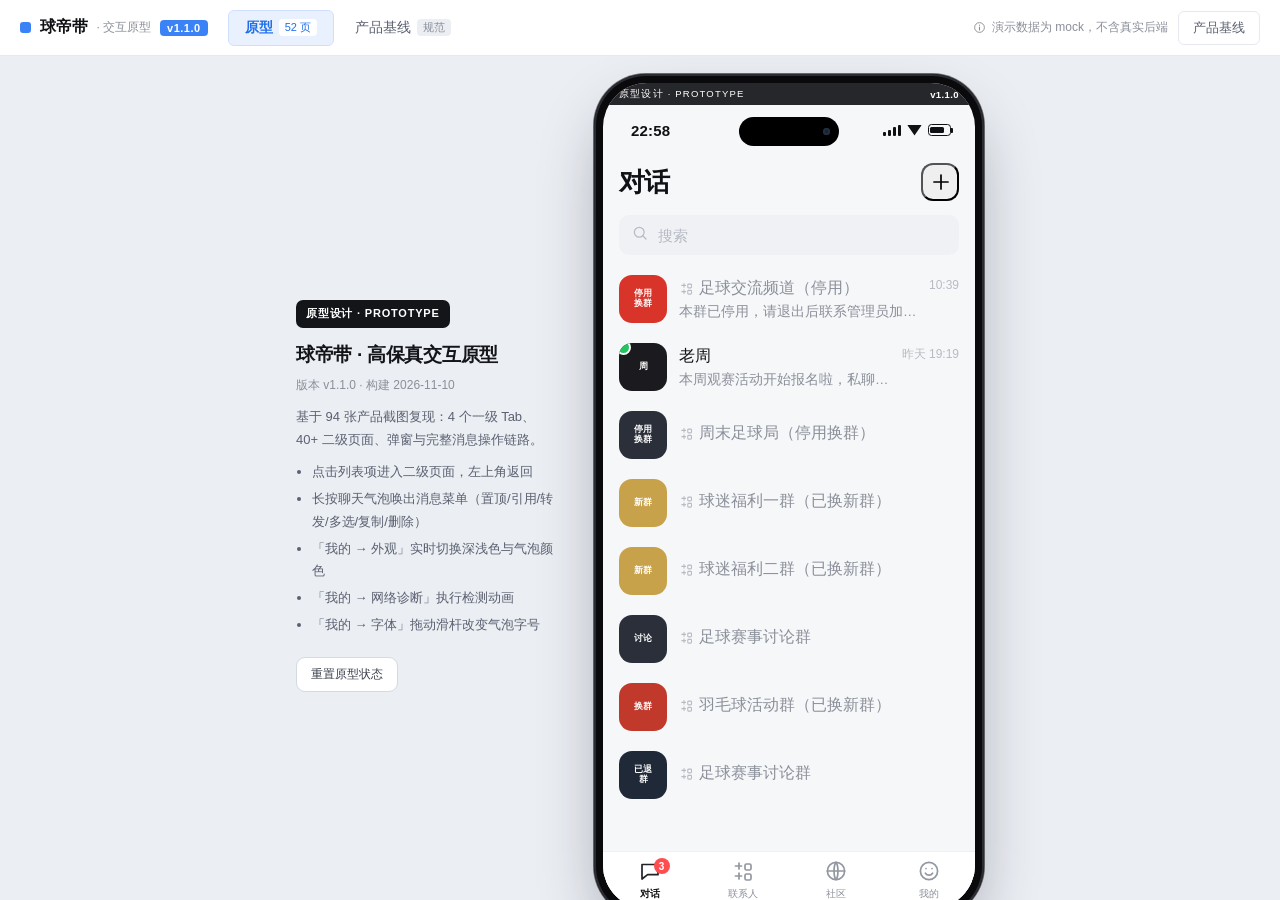
==== commit 7e9365d3: "feat(baseline): 原型拆分为框架页、原型与产品基线三文件，新增团队协作条款" ====
--- a/index.html
+++ b/index.html
@@ -1,2239 +1,139 @@
 <!doctype html>
+<!--
+  球帝带 · 交互原型统一入口（框架页）
+  用途：在原型与产品基线之间切换浏览。两部分为独立 HTML，也可单独打开。
+  文件对应：proto.html（原型）/ rule.html（产品基线）
+  版本：v1.1.0
+-->
 <html lang="zh-CN">
 <head>
 <meta charset="utf-8">
 <meta name="viewport" content="width=device-width,initial-scale=1,viewport-fit=cover">
-<title>球帝带 · 交互原型 v1.0.0</title>
+<meta name="color-scheme" content="only light">
+<title>球帝带 · 交互原型 v1.1.0</title>
+<link rel="icon" href="data:,">
 <style>
-*{box-sizing:border-box;-webkit-tap-highlight-color:transparent}
 :root{
-  --blue:#3B82F6; --bg:#F6F7F9; --card:#FFFFFF; --text:#101114; --text2:#8A8F99; --text3:#B7BBC3;
-  --line:#EFF0F3; --input:#EFF1F5; --red:#FF4D4F; --bubble:#3B82F6; --fs:15px;
-  --tab-h:58px;
+  --blue:#3B82F6; --blue-d:#1F6FEB; --blue-l:#EAF1FE;
+  --bg:#EBEEF3; --card:#FFFFFF; --text:#101114; --text2:#5A6070; --text3:#8A8F99;
+  --line:#E6E9EF; --line2:#F0F2F6;
+  --ease:cubic-bezier(.32,.72,0,1);
 }
-body[data-theme="dark"]{
-  --bg:#131418; --card:#1C1D22; --text:#F2F3F5; --text2:#8B8F99; --text3:#5A5E68;
-  --line:#282A31; --input:#26282F; --card2:#1C1D22;
+*{box-sizing:border-box;margin:0;padding:0}
+html,body{height:100%}
+body{
+  font-family:-apple-system,BlinkMacSystemFont,"PingFang SC","Hiragino Sans GB","Microsoft YaHei",sans-serif;
+  background:var(--bg);color:var(--text);display:flex;flex-direction:column;height:100vh;overflow:hidden;
+  -webkit-font-smoothing:antialiased;
 }
-html,body{height:100%}
-body{margin:0;font-family:-apple-system,BlinkMacSystemFont,"PingFang SC","Hiragino Sans GB","Microsoft YaHei",sans-serif;
-  background:#EBEEF3;display:flex;align-items:center;justify-content:center;color:var(--text);
-  -webkit-font-smoothing:antialiased;transition:background .25s}
-body[data-theme="dark"]{background:#07080A}
-.wrap{display:flex;gap:40px;align-items:center;justify-content:center}
-
-/* ---------- side meta ---------- */
-.meta{width:258px;color:#5A6070;font-size:13px;line-height:1.75}
-.meta h1{font-size:19px;color:#141519;margin:10px 0 4px;letter-spacing:-.3px}
-.meta .ver{font-size:12px;color:#8A8F99;margin-bottom:10px;font-variant-numeric:tabular-nums}
-.badge{display:inline-block;background:#141519;color:#fff;border-radius:7px;padding:4px 10px;font-size:11px;letter-spacing:.8px;font-weight:600}
-.meta p{margin:0 0 10px}
-.meta ul{margin:0;padding-left:16px}
-.meta li{margin-bottom:4px}
-.meta .reset{margin-top:16px;border:1px solid #D5D9E2;background:#fff;border-radius:9px;padding:8px 14px;font-size:12px;color:#3A3F4C;cursor:pointer;font-family:inherit}
-.meta .reset:hover{border-color:#141519;color:#141519}
-
-/* ---------- device ---------- */
-.device{width:390px;height:844px;background:#0A0A0C;border-radius:52px;padding:9px;
-  box-shadow:0 30px 70px -20px rgba(12,16,32,.45),0 0 0 1px rgba(0,0,0,.55),inset 0 0 0 2px #2A2C33;position:relative;flex:0 0 auto}
-.screen{width:100%;height:100%;background:var(--bg);border-radius:44px;overflow:hidden;position:relative;
-  display:flex;flex-direction:column;color:var(--text);transition:background .25s,color .25s}
-
-/* prototype ribbon */
-.protobar{height:22px;background:#141519;color:#fff;display:flex;align-items:center;justify-content:space-between;
-  padding:0 16px;font-size:9.5px;letter-spacing:1.2px;flex:0 0 auto;opacity:.92}
-.protobar b{font-weight:600;letter-spacing:.4px;font-variant-numeric:tabular-nums}
-
-/* status bar */
-.statusbar{height:50px;flex:0 0 auto;display:flex;align-items:center;justify-content:space-between;padding:0 24px 0 28px;position:relative}
-.sb-l{font-size:15px;font-weight:650;font-variant-numeric:tabular-nums;letter-spacing:.2px}
-.sb-r{display:flex;align-items:center;gap:6px;color:var(--text)}
-.sig{display:flex;align-items:flex-end;gap:2px;height:11px}
-.sig i{width:3px;background:currentColor;border-radius:1px}
-.sig i:nth-child(1){height:4px}.sig i:nth-child(2){height:6px}.sig i:nth-child(3){height:8.5px}.sig i:nth-child(4){height:11px}
-.wifi{width:15px;height:11px;background:currentColor;
-  clip-path:polygon(0 0,100% 0,50% 100%);border-radius:1px}
-.bat{width:23px;height:11.5px;border:1.3px solid currentColor;border-radius:3.5px;position:relative;padding:1.4px}
-.bat i{display:block;height:100%;width:72%;background:currentColor;border-radius:1.5px}
-.bat::after{content:'';position:absolute;right:-3.4px;top:3px;width:2px;height:4.5px;background:currentColor;border-radius:0 1px 1px 0}
-.island{position:absolute;left:50%;transform:translateX(-50%);top:12px;width:100px;height:29px;background:#000;border-radius:16px;
-  display:flex;align-items:center;justify-content:flex-end;padding-right:9px}
-.cam{width:7px;height:7px;border-radius:50%;background:#1B2230;box-shadow:inset 0 0 0 1.5px #243044}
-
-/* ---------- stack & pages ---------- */
-.stack{flex:1;min-height:0;position:relative;overflow:hidden}
-.page{position:absolute;inset:0;display:flex;flex-direction:column;background:var(--bg);overflow:hidden}
-.page.enter{animation:slideIn .28s cubic-bezier(.32,.72,0,1)}
-.page.leave{animation:slideOut .22s cubic-bezier(.4,0,1,1) forwards}
-@keyframes slideIn{from{transform:translateX(100%)}to{transform:translateX(0)}}
-@keyframes slideOut{from{transform:translateX(0)}to{transform:translateX(100%)}}
-@keyframes fade{from{opacity:0}to{opacity:1}}
-.pbody{flex:1;min-height:0;overflow-y:auto;overflow-x:hidden;padding-bottom:18px;
-  overscroll-behavior:contain;-webkit-overflow-scrolling:touch}
-
-/* nav */
-.nav{height:46px;flex:0 0 auto;display:flex;align-items:center;padding:0 6px;gap:2px}
-.nav .t{flex:1;text-align:center;font-size:17px;font-weight:600;letter-spacing:-.2px}
-.nav-btn{width:40px;height:40px;display:grid;place-items:center;border-radius:12px;color:var(--text);cursor:pointer;font-size:15px}
-.nav-btn:active{background:rgba(140,150,170,.16)}
-.nav-act{color:var(--blue);font-size:15px;font-weight:500;padding:0 10px;min-width:56px;text-align:right}
-.nav-r{min-width:56px;display:flex;justify-content:flex-end;align-items:center;padding-right:6px}
-.nav-r .nav-btn{width:36px;height:36px}
-input[type=range]{-webkit-appearance:none;height:3px;background:var(--input);border-radius:2px}
-input[type=range]::-webkit-slider-thumb{-webkit-appearance:none;width:17px;height:17px;border-radius:50%;background:#fff;border:1.5px solid #C9CDD6;box-shadow:0 1px 3px rgba(0,0,0,.18)}
-.nav-act.dim{color:var(--text3)}
-.hbig{display:flex;align-items:center;justify-content:space-between;padding:8px 16px 14px}
-.hbig h1{font-size:26px;margin:0;font-weight:700;letter-spacing:-.6px}
-.hbig .iconbtn{width:38px;height:38px;display:grid;place-items:center;border-radius:12px;cursor:pointer}
-
-/* search */
-.search{display:flex;align-items:center;gap:7px;margin:0 16px 10px;height:40px;background:var(--input);
-  border-radius:10px;padding:0 12px;color:var(--text3);flex:0 0 auto}
-.search input{border:0;background:transparent;outline:none;flex:1;font-size:15px;color:var(--text);font-family:inherit}
-.search input::placeholder{color:var(--text3)}
-
-/* list group */
-.group{background:var(--card);margin:10px 12px;border-radius:14px;overflow:hidden}
-.group.flush{margin:10px 0;border-radius:0}
-.glabel{font-size:13px;color:var(--text2);padding:14px 20px 6px;background:transparent}
-.row{display:flex;align-items:center;justify-content:space-between;min-height:56px;padding:0 16px;gap:12px;position:relative;cursor:pointer}
-.row.noarrow{cursor:default}
-.row:active{background:rgba(140,150,170,.09)}
-.row+.row::before{content:'';position:absolute;left:16px;right:0;top:0;height:1px;background:var(--line)}
-.row .li-l{display:flex;align-items:center;gap:12px;font-size:16px;min-width:0}
-.row .ico{width:22px;height:22px;display:grid;place-items:center;color:var(--text);flex:0 0 auto}
-.row .li-t{white-space:nowrap;overflow:hidden;text-overflow:ellipsis}
-.row .li-r{display:flex;align-items:center;gap:6px;font-size:15px;color:var(--text2);flex:0 0 auto}
-.chev{color:var(--text3);font-size:17px;font-weight:300;margin-left:2px;line-height:1}
-.val{font-size:15px;color:var(--text2)}
-.val.warn{color:var(--text3)}
-
-/* switch */
-.sw{width:50px;height:30px;border-radius:15px;background:#E3E5EA;position:relative;transition:background .2s;flex:0 0 auto;cursor:pointer}
-.sw::after{content:'';position:absolute;top:2px;left:2px;width:26px;height:26px;border-radius:50%;background:#fff;
-  box-shadow:0 1px 3px rgba(0,0,0,.22);transition:transform .2s}
-.sw.on{background:var(--blue)}
-.sw.on::after{transform:translateX(20px)}
-
-/* avatar */
-.av{width:48px;height:48px;border-radius:13px;display:flex;align-items:center;justify-content:center;color:#fff;
-  font-weight:700;font-size:18px;position:relative;flex:0 0 auto;overflow:hidden;text-align:center;line-height:1.1}
-.av.round{border-radius:50%}
-.av.sm{width:36px;height:36px;border-radius:10px;font-size:14px}
-.av.lg{width:58px;height:58px;border-radius:50%;font-size:22px}
-.av.xs{width:28px;height:28px;border-radius:8px;font-size:12px}
-.av .dot{position:absolute;left:-3px;top:-3px;width:11px;height:11px;border-radius:50%;background:#22C55E;border:2px solid var(--card);box-sizing:content-box}
-.av .tiny{font-size:8.5px;font-weight:600;letter-spacing:-.2px}
-
-/* chat list */
-.li{display:flex;gap:12px;padding:10px 16px;align-items:center;cursor:pointer;position:relative}
-.li:active{background:rgba(140,150,170,.09)}
-.li .mid{flex:1;min-width:0}
-.li .nm{display:flex;align-items:center;gap:5px;font-size:16px;font-weight:500;white-space:nowrap;overflow:hidden;text-overflow:ellipsis}
-.li .nm.gray{color:var(--text2)}
-.li .pv{font-size:13.5px;color:var(--text2);margin-top:4px;white-space:nowrap;overflow:hidden;text-overflow:ellipsis}
-.li .rt{display:flex;flex-direction:column;align-items:flex-end;gap:6px;flex:0 0 auto;align-self:flex-start;padding-top:3px}
-.li .tm{font-size:12px;color:var(--text3)}
-.gicon{color:var(--text3);display:grid;place-items:center}
-
-/* tabbar */
-.tabbar{height:var(--tab-h);flex:0 0 auto;display:flex;background:var(--card);border-top:1px solid var(--line);padding-bottom:2px}
-.tab{flex:1;display:flex;flex-direction:column;align-items:center;justify-content:center;gap:2px;font-size:10px;color:var(--text2);cursor:pointer;position:relative}
-.tab.active{color:var(--text);font-weight:600}
-.tab.active .tico{color:var(--text)}
-.tab .tico{color:var(--text2);opacity:.92}
-.tab .bdg{position:absolute;top:6px;right:calc(50% - 20px);min-width:16px;height:16px;background:var(--red);color:#fff;border-radius:9px;
-  font-size:10px;display:grid;place-items:center;padding:0 4px;font-weight:600}
-
-/* chat page */
-.chat-h{display:flex;align-items:center;gap:10px;padding:6px 10px 8px;flex:0 0 auto}
-.chat-h .mid{flex:1;min-width:0}
-.chat-h .nm{font-size:16.5px;font-weight:600;white-space:nowrap;overflow:hidden;text-overflow:ellipsis}
-.chat-h .sub{font-size:11.5px;color:var(--text2);margin-top:1px}
-.noticebar{display:flex;align-items:center;gap:8px;padding:9px 14px;background:rgba(59,130,246,.08);font-size:12.5px;color:var(--text2);flex:0 0 auto}
-.noticebar .close{margin-left:auto;color:var(--text3);display:grid;place-items:center}
-.msgs{flex:1;min-height:0;overflow-y:auto;padding:6px 0 10px;background-attachment:local}
-
-.msg{display:flex;gap:8px;padding:6px 12px;align-items:flex-start;position:relative}
-.msg.me{flex-direction:row-reverse}
-.msg .bub{max-width:76%;padding:10px 13px;border-radius:12px;background:var(--card);font-size:var(--fs);line-height:1.58;
-  word-break:break-word;white-space:pre-wrap;box-shadow:0 1px 1px rgba(16,20,32,.03)}
-.msg.me .bub{background:var(--bubble);color:#fff}
-.msg .tm{font-size:10.5px;color:var(--text3);align-self:flex-end;padding-bottom:3px;margin:0 2px}
-.msg.picked .box{opacity:1;transform:scale(1)}
-.msg .box{width:22px;height:22px;border-radius:50%;border:1.5px solid #C7CBD3;background:var(--card);flex:0 0 auto;align-self:center;
-  display:grid;place-items:center;opacity:0;transform:scale(.6);transition:.15s;margin-top:16px}
-.msg.picked .box{background:var(--blue);border-color:var(--blue);color:#fff}
-.msg .box svg{width:13px;height:13px;opacity:0}
-.msg.picked .box svg{opacity:1}
-.msg.sel-mode .box{opacity:1;transform:scale(1)}
-.msg.sel-mode.me{flex-direction:row}
-
-.poster{width:172px;border-radius:10px;overflow:hidden;background:linear-gradient(150deg,#5FE0A8,#22B573 55%,#0E8C57);padding:10px;color:#0B3B26;white-space:normal}
-.poster *{white-space:normal}
-.bub>div{white-space:normal}
-.poster .pt{font-size:19px;font-weight:900;letter-spacing:-.5px;line-height:1.05;color:#0E5C36}
-.poster .red{color:#E02B1D}
-.poster .prow{display:flex;justify-content:space-between;font-size:8px;border-bottom:1px solid rgba(0,0,0,.15);padding:2.5px 0}
-.poster .badge2{display:inline-block;background:#F5D33C;color:#5A3B00;font-size:8px;padding:2px 6px;border-radius:9px;font-weight:700;margin:6px 0 4px}
-.poster .ball{float:right;font-size:26px;margin-top:-4px}
-
-.inputbar{flex:0 0 auto;display:flex;align-items:center;gap:8px;padding:8px 12px;border-top:1px solid var(--line);background:var(--bg)}
-.inputbar .ic{width:32px;height:32px;display:grid;place-items:center;color:var(--text);flex:0 0 auto;cursor:pointer}
-.inputbar .field{flex:1;height:37px;border-radius:9px;background:var(--input);border:0;outline:none;padding:0 12px;font-size:15px;font-family:inherit;color:var(--text)}
-.inputbar .field::placeholder{color:var(--text3)}
-.muted-bar{flex:0 0 auto;display:flex;align-items:center;justify-content:center;gap:6px;padding:13px;margin:8px 12px 12px;
-  background:var(--card);border-radius:10px;color:var(--text3);font-size:14px}
-
-.panels{flex:0 0 auto;background:var(--card);border-top:1px solid var(--line);display:none}
-.panels.show{display:block}
-.plus-grid{display:grid;grid-template-columns:repeat(4,1fr);gap:8px;padding:18px 14px 22px}
-.plus-item{display:flex;flex-direction:column;align-items:center;gap:8px;font-size:11.5px;color:var(--text2);cursor:pointer}
-.plus-item .sq{width:58px;height:58px;border-radius:14px;background:var(--input);display:grid;place-items:center;color:var(--text)}
-.emoji-tabs{display:flex;gap:14px;align-items:center;padding:10px 14px 4px;color:var(--text3);border-bottom:1px solid var(--line)}
-.emoji-tabs .e{width:22px;height:22px;display:grid;place-items:center}
-.emoji-tabs .e.on{color:var(--text);border-bottom:2px solid var(--blue);padding-bottom:6px;margin-bottom:-5px}
-.emoji-grid{display:grid;grid-template-columns:repeat(8,1fr);gap:6px;padding:12px 14px 20px;max-height:190px;overflow-y:auto}
-.emoji-grid span{font-size:23px;text-align:center;cursor:pointer;line-height:1.3}
-.quote-bar{display:flex;align-items:center;gap:8px;margin:6px 12px 0;padding:8px 10px;background:var(--input);border-radius:8px;font-size:12.5px;color:var(--text2)}
-.quote-bar .qt{flex:1;min-width:0;overflow:hidden;text-overflow:ellipsis;white-space:nowrap;border-left:2px solid var(--blue);padding-left:8px}
-.quote-bar .x{color:var(--text3);cursor:pointer}
-
-/* ---------- iOS 软键盘 ---------- */
-.kbd{flex:0 0 auto;display:none;background:#D1D4DB;padding:7px 3px 10px;
-  user-select:none;-webkit-user-select:none;-webkit-tap-highlight-color:transparent}
-.kbd.show{display:block}
-.kbd.anim{animation:kbdUp .24s cubic-bezier(.32,.72,0,1) both}
-@keyframes kbdUp{from{transform:translateY(100%)}to{transform:translateY(0)}}
-.kbd-bar{display:flex;align-items:center;padding:0 5px 7px;font-size:16px;color:#101114;height:30px}
-.kbd-bar .cand{flex:1;display:flex;justify-content:space-around;align-items:center}
-.kbd-bar .cand span{padding:3px 12px;cursor:pointer;border-radius:5px;line-height:1.2}
-.kbd-bar .cand span:active{background:rgba(0,0,0,.09)}
-.kbd-bar .kico{min-width:40px;height:26px;display:grid;place-items:center;color:#4A4E57;cursor:pointer;font-size:13px}
-.krow{display:flex;gap:6px;padding:0 0 7px}
-.krow:last-child{padding-bottom:0}
-.krow .gap{flex:.5}
-.k{flex:1;height:42px;border-radius:5px;background:#FFFFFF;color:#101114;display:grid;place-items:center;
-  font-size:22px;line-height:1;cursor:pointer;box-shadow:0 1px 0 rgba(0,0,0,.28);transition:background .06s}
-.k:active{background:#BFC4CC}
-.k.fn{background:#ADB3BE;font-size:14px}
-.k.fn:active{background:#9AA1AD}
-.k.wide{flex:1.5}
-.k.sp{flex:4.2;font-size:14px}
-.k.ret{flex:1.6;background:#ADB3BE;font-size:14px;font-weight:500}
-.k.shift-on{box-shadow:inset 0 0 0 1px #7C828C,0 1px 0 rgba(0,0,0,.28)}
-body[data-theme="dark"] .kbd{background:#232427}
-body[data-theme="dark"] .k{background:#6B6B70;color:#FFFFFF;box-shadow:0 1px 0 rgba(0,0,0,.65)}
-body[data-theme="dark"] .k:active{background:#8A8A90}
-body[data-theme="dark"] .k.fn,body[data-theme="dark"] .k.ret{background:#3D3D42;color:#FFFFFF}
-body[data-theme="dark"] .k.fn:active,body[data-theme="dark"] .k.ret:active{background:#505055}
-body[data-theme="dark"] .kbd-bar{color:#E8E9EC}
-body[data-theme="dark"] .kbd-bar .kico{color:#B9BBC2}
-
-/* community */
-.chans{display:flex;justify-content:center;gap:34px;padding:6px 0 16px}
-.chan{display:flex;flex-direction:column;align-items:center;gap:8px;font-size:13px;color:var(--text2);cursor:pointer}
-.chan .av{width:62px;height:62px;border-radius:50%;font-size:16px;border:1px solid rgba(140,150,170,.18)}
-.signin{display:flex;align-items:center;gap:8px;margin:0 12px 12px;padding:11px 13px;background:var(--card);border-radius:12px;font-size:13px;color:var(--text);cursor:pointer}
-.signin .tag{background:#FFF1E6;color:#E2761B;font-size:11px;padding:2px 6px;border-radius:5px;font-weight:600}
-.feed{margin:0 12px 12px;background:var(--card);border-radius:14px;overflow:hidden;cursor:pointer}
-.cover{height:190px;position:relative;display:flex;align-items:center;justify-content:center;color:#fff;overflow:hidden}
-.cover .big{font-size:27px;font-weight:900;line-height:1.1;letter-spacing:-.8px}
-.cover .sub2{font-size:11px;opacity:.92;margin-top:6px}
-.feed .ft{padding:12px 13px 14px}
-.feed .ft .h{font-size:15.5px;font-weight:600;line-height:1.4}
-.feed .ft .meta{display:flex;align-items:center;gap:8px;margin-top:9px;font-size:12px;color:var(--text2)}
-.art{padding:0 0 20px}
-.art .h1{font-size:19px;font-weight:700;line-height:1.4;padding:14px 16px 6px}
-.art .am{display:flex;align-items:center;gap:8px;padding:4px 16px 12px;font-size:12.5px;color:var(--text2)}
-.art .am .n{color:var(--text);font-weight:500}
-.art .body{padding:0 16px;font-size:14.5px;line-height:1.85;color:var(--text)}
-.art .body p{margin:0 0 14px}
-.art .body .em{color:#E02B1D}
-.cta{display:block;margin:18px 16px 0;height:50px;border-radius:26px;border:1.5px solid var(--text);background:transparent;
-  color:var(--text);font-size:16px;font-weight:600;width:calc(100% - 32px);font-family:inherit;cursor:pointer}
-.cta:active{background:rgba(140,150,170,.12)}
-
-/* mine */
-.profile-hd{background:linear-gradient(160deg,#1B1C22,#0E0F13);color:#fff;padding:14px 20px 26px;display:flex;align-items:center;gap:14px;position:relative;overflow:hidden}
-.profile-hd::after{content:'';position:absolute;right:-30px;top:-40px;width:180px;height:180px;border-radius:50%;border:1px solid rgba(255,255,255,.06)}
-.profile-hd .av{width:58px;height:58px;background:#4A4D57;border-radius:50%;font-size:22px}
-.profile-hd .nm{font-size:19px;font-weight:650}
-.profile-hd .id{font-size:12px;opacity:.62;margin-top:5px;display:flex;align-items:center;gap:6px}
-.profile-hd .qr-btn{position:absolute;right:18px;top:24px;opacity:.85;cursor:pointer}
-.sigline{color:rgba(255,255,255,.5);font-size:12.5px;padding:0 20px 26px;background:linear-gradient(180deg,#121317,#101114);margin-top:-1px}
-.sigline span{opacity:.8}
-
-/* empty */
-.empty{display:flex;flex-direction:column;align-items:center;justify-content:center;padding:70px 30px;color:var(--text2);font-size:13.5px;gap:16px}
-.box-ill{width:104px;height:84px;position:relative}
-.box-ill .b1{position:absolute;left:10px;bottom:0;width:56px;height:40px;background:#7FA8E8;border-radius:4px;transform:skewY(-4deg)}
-.box-ill .b2{position:absolute;right:8px;bottom:0;width:38px;height:34px;background:#C6DAF6;border-radius:4px}
-.box-ill .lid{position:absolute;left:8px;top:14px;width:46px;height:12px;background:#5B8DEF;border-radius:3px;transform:rotate(-18deg)}
-.box-ill .star{position:absolute;right:12px;top:2px;font-size:14px;color:#F5C542}
-.empty .t2{font-size:12.5px;color:var(--text3)}
-
-/* forms */
-.form{padding:8px 16px}
-.fieldset{margin-bottom:18px}
-.fieldset label{display:block;font-size:14.5px;font-weight:600;margin-bottom:10px}
-.input{width:100%;height:46px;border-radius:10px;background:var(--input);border:0;outline:none;padding:0 13px;font-size:15px;color:var(--text);font-family:inherit}
-.input::placeholder{color:var(--text3)}
-.hint{font-size:12px;color:var(--text3);margin-top:9px;line-height:1.5}
-.btn{height:48px;border-radius:10px;border:0;width:100%;font-size:16px;font-weight:600;font-family:inherit;cursor:pointer}
-.btn.primary{background:var(--blue);color:#fff}
-.btn.dark{background:#141519;color:#fff}
-.btn.ghost{background:var(--input);color:var(--text2)}
-.btn.disabled{background:var(--input);color:var(--text3)}
-.btn.red{color:var(--red);background:transparent}
-.btn-row{display:flex;gap:10px;margin-top:auto;padding:16px}
-
-/* appearance */
-.preview{margin:12px 16px;border-radius:14px;background:var(--card);padding:12px;position:relative;overflow:hidden}
-.pv-bg{position:absolute;inset:0;background-size:cover;opacity:.5}
-.pv-inner{position:relative}
-.pv-msg{display:flex;gap:8px;margin-bottom:9px;align-items:flex-start}
-.pv-msg .b{max-width:74%;padding:9px 12px;border-radius:11px;background:var(--bg);font-size:13.5px;line-height:1.5}
-.pv-msg.me{flex-direction:row-reverse}
-.pv-msg.me .b{background:var(--bubble);color:#fff}
-.pv-input{display:flex;align-items:center;gap:8px;margin-top:4px;padding:7px 10px;border-radius:9px;background:var(--input);color:var(--text3);font-size:12.5px}
-.seg{display:flex;background:var(--input);border-radius:18px;padding:3px;gap:2px}
-.seg .s{flex:1;height:33px;border-radius:15px;display:grid;place-items:center;font-size:12.5px;color:var(--text2);cursor:pointer}
-.seg .s.on{background:var(--blue);color:#fff}
-.swatches{display:flex;gap:12px;overflow-x:auto;padding:4px 16px 8px;margin:0 -16px}
-.sw-dot{width:36px;height:36px;border-radius:50%;flex:0 0 auto;cursor:pointer;position:relative;border:2px solid transparent;background-clip:padding-box}
-.sw-dot.on{box-shadow:0 0 0 2px var(--card),0 0 0 3.5px var(--blue)}
-.bgs{display:grid;grid-template-columns:repeat(3,1fr);gap:10px;padding:4px 0}
-.bgitem{height:76px;border-radius:10px;border:2px solid transparent;cursor:pointer;background-size:cover;position:relative;overflow:hidden}
-.bgitem.on{border-color:var(--blue)}
-.bg1{background-image:radial-gradient(circle at 30% 30%,#fff 1px,transparent 1px),radial-gradient(circle at 70% 60%,#fff 1px,transparent 1px);background-color:#F1F3F7;background-size:22px 22px}
-.bg2{background-image:radial-gradient(circle at 30% 30%,#fff 1px,transparent 1px),radial-gradient(circle at 70% 60%,#fff 1px,transparent 1px);background-color:#EFF3FA;background-size:16px 16px}
-.bg3{background:linear-gradient(140deg,#B08272,#8E6255);position:relative}
-.bg3::after{content:'⚽ 🎾 🏀';position:absolute;inset:0;display:grid;place-items:center;font-size:16px;letter-spacing:6px;opacity:.8}
-
-/* storage */
-.usage{margin:12px 16px;background:var(--card);border-radius:14px;padding:14px}
-.usage .top{display:flex;justify-content:space-between;font-size:13px;color:var(--text2);margin-bottom:10px}
-.bar{height:7px;border-radius:4px;background:var(--input);display:flex;overflow:hidden}
-.bar i{height:100%;display:block}
-.legend{display:flex;gap:14px;font-size:11px;color:var(--text2);margin-top:10px;flex-wrap:wrap}
-.legend b{display:inline-block;width:6px;height:6px;border-radius:50%;margin-right:4px}
-.cleans{display:grid;grid-template-columns:repeat(3,1fr);gap:10px;margin:0 16px}
-.clean{background:var(--card);border-radius:13px;padding:14px 8px;text-align:center;cursor:pointer}
-.clean .n{font-size:13.5px;font-weight:500;margin-top:8px}
-.clean .s{font-size:11px;color:var(--text3);margin-top:3px}
-
-/* gauges */
-.gauges{display:grid;grid-template-columns:repeat(3,1fr);gap:10px;margin:10px 16px}
-.gauge{background:var(--card);border-radius:13px;padding:14px 6px;text-align:center}
-.ring{width:74px;height:74px;border-radius:50%;margin:0 auto 8px;display:grid;place-items:center;position:relative;
-  background:conic-gradient(var(--blue) 0 40%,var(--input) 40% 100%)}
-.ring::after{content:'';position:absolute;inset:7px;border-radius:50%;background:var(--card)}
-.ring b{position:relative;z-index:1;font-size:17px;font-weight:650}
-.ring b i{font-size:9px;font-style:normal;font-weight:400;color:var(--text2);margin-left:1px}
-.gauge .gl{font-size:11px;color:var(--text2)}
-.latency{display:flex;gap:10px;margin:0 16px 12px;background:var(--card);border-radius:13px;padding:14px 12px;align-items:flex-end;justify-content:space-between}
-.lat{display:flex;flex-direction:column;align-items:center;gap:4px;flex:1}
-.lat svg{width:34px;height:22px}
-.lat .v{font-size:11px;color:#22C55E}
-.lat .v.bad{color:var(--red)}
-.lines{display:grid;grid-template-columns:1fr 1fr;gap:9px}
-.line{background:var(--card);border-radius:11px;padding:12px 11px;display:flex;align-items:center;justify-content:space-between;font-size:13px;cursor:pointer}
-.line.on{box-shadow:inset 0 0 0 1.5px var(--blue)}
-.line .ms{font-size:11px;color:#22C55E}
-
-/* devices */
-.dev-item{padding:14px 16px;cursor:pointer;position:relative}
-.dev-item+.dev-item::before{content:'';position:absolute;left:16px;right:0;top:0;height:1px;background:var(--line)}
-.dev-item .n{font-size:16px;font-weight:500;display:flex;align-items:center;gap:8px}
-.dev-item .d{font-size:12.5px;color:var(--text2);margin-top:6px;font-variant-numeric:tabular-nums;word-break:break-all}
-.pill{background:#141519;color:#fff;font-size:10px;padding:2px 7px;border-radius:5px;font-weight:500}
-body[data-theme="dark"] .pill{background:#3A3D46}
-.log{padding:14px 16px;display:flex;gap:12px}
-.log .ic{width:40px;height:40px;border-radius:50%;border:1px solid var(--line);display:grid;place-items:center;color:var(--text2)}
-.log .n{font-size:15px;font-weight:500}
-.log .l{font-size:12.5px;color:var(--text2);margin-top:6px;line-height:1.7}
-
-/* unlock cards */
-.unlocks{display:flex;gap:14px;padding:24px 20px}
-.ul{flex:1;cursor:pointer}
-.ul .card{height:190px;border-radius:16px;background:linear-gradient(160deg,#1E1F26,#111216);display:grid;place-items:center;color:#fff;position:relative;overflow:hidden}
-.ul .card::after{content:'';position:absolute;inset:0;background:radial-gradient(circle at 70% 20%,rgba(255,255,255,.06),transparent 60%)}
-.ul .lb{text-align:center;font-size:13px;margin-top:12px;color:var(--text)}
-.ul .rd{width:19px;height:19px;border-radius:50%;border:1.5px solid #C7CBD3;margin:9px auto 0;display:grid;place-items:center}
-.ul.on .rd{background:var(--blue);border-color:var(--blue)}
-.ul.on .rd::after{content:'';width:7px;height:7px;border-radius:50%;background:#fff}
-
-/* mask */
-.mask-row{display:flex;align-items:center;justify-content:space-between;padding:0 16px;min-height:56px;cursor:pointer}
-.mask-row .av{width:38px;height:38px;border-radius:50%}
-
-/* members */
-.mem{display:flex;align-items:center;gap:12px;padding:11px 16px;cursor:pointer}
-.mem .nm{font-size:15px;display:flex;align-items:center;gap:6px;flex-wrap:wrap}
-.mem .nm .adm{background:#EAF1FE;color:#2F6FE0;font-size:10px;padding:1.5px 6px;border-radius:4px;font-weight:600}
-.mem .nm .ow{background:#FCF0DC;color:#B4771A;font-size:10px;padding:1.5px 6px;border-radius:4px;font-weight:600}
-body[data-theme="dark"] .mem .nm .adm{background:#1D2B44}
-body[data-theme="dark"] .mem .nm .ow{background:#33280F}
-
-/* qr */
-.qr-wrap{display:flex;flex-direction:column;align-items:center;padding:18px 0 8px}
-.qr{width:200px;height:200px;border-radius:12px;background:#fff;padding:8px;display:grid;grid-template-columns:repeat(21,1fr);gap:1px}
-.qr i{background:#fff;border-radius:1px}
-.qr i.b{background:#4B7FD6}
-.qr-acts{display:flex;justify-content:space-around;padding:18px 30px 10px;border-top:1px solid var(--line);margin-top:16px}
-.qr-act{display:flex;flex-direction:column;align-items:center;gap:7px;font-size:12px;color:var(--text);cursor:pointer}
-
-/* overlays */
-.mask-bg{position:absolute;inset:0;background:rgba(0,0,0,.42);z-index:60;display:flex;animation:fade .16s}
-.dialog{width:268px;background:var(--card);border-radius:15px;overflow:hidden;margin:auto;text-align:center;animation:pop .2s}
-@keyframes pop{from{transform:scale(.94);opacity:0}to{transform:scale(1);opacity:1}}
-.dialog .dt{font-size:16.5px;font-weight:650;padding:22px 20px 0}
-.dialog .dm{font-size:13.5px;color:var(--text2);line-height:1.55;padding:10px 22px 20px}
-.dialog .da{display:flex;flex-direction:column;border-top:1px solid var(--line)}
-.dialog .da button{height:49px;border:0;background:transparent;font-size:16.5px;color:var(--blue);font-family:inherit;cursor:pointer}
-.dialog .da button+button{border-top:1px solid var(--line)}
-.dialog .da button.cancel{color:var(--text);font-weight:500}
-.dialog .da button.danger{color:var(--red)}
-.dialog .da.horiz{flex-direction:row}
-.dialog .da.horiz button{flex:1}
-.dialog .da.horiz button+button{border-top:0;border-left:1px solid var(--line)}
-
-.sheet{position:absolute;left:8px;right:8px;bottom:8px;z-index:61;animation:slideUp .22s cubic-bezier(.32,.72,0,1)}
-@keyframes slideUp{from{transform:translateY(105%)}to{transform:translateY(0)}}
-.sheet .sg{background:var(--card);border-radius:14px;overflow:hidden;margin-bottom:8px}
-.sheet button{display:block;width:100%;height:56px;border:0;background:transparent;font-size:16.5px;color:var(--text);font-family:inherit;cursor:pointer;border-bottom:1px solid var(--line)}
-.sheet button:last-child{border-bottom:0}
-.sheet button.cancel{font-weight:500;background:var(--card);border-radius:14px;height:54px}
-/* 日期滚轮选择器 */
-.picker{position:absolute;left:0;right:0;bottom:0;z-index:61;background:var(--card);border-radius:16px 16px 0 0;animation:slideUp .22s cubic-bezier(.32,.72,0,1)}
-.picker .ptop{display:flex;justify-content:space-between;align-items:center;padding:14px 18px;font-size:15.5px}
-.picker .ptop span{cursor:pointer}
-.wheels{display:flex;gap:8px;padding:0 16px 24px;position:relative}
-.wcol{flex:1;height:200px;overflow-y:auto;scroll-snap-type:y mandatory;text-align:center;scrollbar-width:none;padding:78px 0}
-.wcol::-webkit-scrollbar{display:none}
-.witem{height:44px;line-height:44px;font-size:17px;scroll-snap-align:center;color:var(--text3);white-space:nowrap;position:relative}
-.witem.sel{color:var(--text);font-weight:650}
-.wheel-mid{position:absolute;left:16px;right:16px;top:100px;height:44px;transform:translateY(-50%);background:rgba(180,190,208,.32);border-radius:8px;pointer-events:none}
-.sheet button .sm{display:block;font-size:11.5px;color:var(--text3);margin-top:2px}
-.sheet .st{font-size:12px;color:var(--text2);text-align:center;padding:12px 0 14px;background:var(--card);border-bottom:1px solid var(--line)}
-
-/* toast */
-.toast{position:absolute;left:50%;bottom:96px;transform:translateX(-50%);background:rgba(20,22,28,.9);color:#fff;
-  font-size:13px;padding:10px 16px;border-radius:10px;z-index:90;max-width:80%;text-align:center;animation:fade .18s}
-
-/* long press menu */
-.lmenu{position:absolute;background:var(--card);border-radius:12px;box-shadow:0 12px 36px rgba(10,14,24,.22);
-  z-index:70;width:148px;overflow:hidden;animation:pop .14s;padding:2px 0}
-.lmenu .mi{display:flex;align-items:center;justify-content:space-between;padding:11px 14px;font-size:14px;color:var(--text);cursor:pointer}
-.lmenu .mi:active{background:rgba(140,150,170,.12)}
-.lmenu .mi svg{color:var(--text2)}
-
-/* popover */
-.pop{position:absolute;right:12px;top:96px;width:150px;background:var(--card);border-radius:13px;z-index:65;
-  box-shadow:0 14px 40px rgba(10,14,24,.2);overflow:hidden;animation:pop .16s}
-.pop .pi{display:flex;align-items:center;gap:10px;padding:14px 16px;font-size:15px;cursor:pointer}
-.pop .pi:active{background:rgba(140,150,170,.12)}
-.pop::before{content:'';position:absolute;right:20px;top:-6px;width:12px;height:12px;background:var(--card);transform:rotate(45deg);border-radius:2px}
-
-/* index bar */
-.idx{position:absolute;right:3px;top:150px;bottom:70px;display:flex;flex-direction:column;justify-content:center;gap:0;
-  font-size:10.5px;color:var(--text2);width:16px;text-align:center;z-index:5}
-.idx span{line-height:1.45}
-
-.fadein{animation:fade .2s}
+header{
+  height:56px;flex:0 0 56px;background:var(--card);border-bottom:1px solid var(--line);
+  display:flex;align-items:center;gap:20px;padding:0 20px;z-index:10;
+}
+.brand{display:flex;align-items:center;gap:9px;white-space:nowrap}
+.brand .dot{width:11px;height:11px;border-radius:3px;background:var(--blue);flex:0 0 auto}
+.brand .name{font-size:16px;font-weight:600;letter-spacing:-.2px}
+.brand small{font-weight:400;color:var(--text3);font-size:12px}
+.vnum{
+  font-weight:600;font-size:11px;background:var(--blue);color:#fff;padding:2px 7px;border-radius:4px;
+  letter-spacing:.5px;flex:0 0 auto;cursor:pointer;font-variant-numeric:tabular-nums;
+}
+nav{display:flex;gap:4px;flex:1;min-width:0;overflow-x:auto;overflow-y:hidden}
+nav::-webkit-scrollbar{height:0;display:none}
+.tab{
+  padding:8px 16px;border-radius:6px;font-size:14px;color:var(--text2);cursor:pointer;
+  border:1px solid transparent;background:transparent;font-family:inherit;white-space:nowrap;flex:0 0 auto;
+  display:flex;align-items:center;gap:6px;transition:background .15s var(--ease),color .15s var(--ease),border-color .15s var(--ease);
+}
+.tab:hover{background:var(--bg);color:var(--text)}
+.tab.active{background:var(--blue-l);color:var(--blue-d);font-weight:600;border-color:#CFE0FE}
+.tab .badge{font-size:11px;padding:1px 6px;border-radius:4px;background:var(--bg);color:var(--text3);font-weight:500;font-variant-numeric:tabular-nums}
+.tab.active .badge{background:#fff;color:var(--blue-d)}
+.actions{display:flex;align-items:center;gap:10px;flex:0 0 auto}
+.hint{font-size:12px;color:var(--text3);display:flex;align-items:center;gap:6px;white-space:nowrap}
+.btn{
+  padding:7px 14px;border-radius:6px;font-size:13px;cursor:pointer;border:1px solid var(--line);
+  background:var(--card);color:var(--text2);font-family:inherit;white-space:nowrap;
+  transition:background .15s var(--ease),color .15s var(--ease),border-color .15s var(--ease);
+}
+.btn:hover{border-color:var(--blue);color:var(--blue-d)}
+main{flex:1;position:relative;background:var(--bg);min-height:0}
+iframe{width:100%;height:100%;border:0;display:block;background:var(--card)}
 @media (max-width:900px){
-  .wrap{gap:0}
-  .meta{display:none}
-  .device{width:100vw;height:100dvh;border-radius:0;padding:0;box-shadow:none}
-  .screen{border-radius:0}
+  header{gap:12px;padding:0 12px}
+  .hint{display:none}
+  .brand small{display:none}
+}
+@media (max-width:640px){
+  .brand .name{font-size:14px}
+  .tab{padding:7px 11px;font-size:13px}
+  .actions .btn{display:none}
 }
 </style>
 </head>
-<body data-theme="light">
-<div class="wrap">
-  <aside class="meta">
-    <div class="badge">原型设计 · PROTOTYPE</div>
-    <h1>球帝带 · 高保真交互原型</h1>
-    <div class="ver">版本 v1.0.0 · 构建 2026-11-10</div>
-    <p>基于 94 张产品截图复现：4 个一级 Tab、40+ 二级页面、弹窗与完整消息操作链路。</p>
-    <ul>
-      <li>点击列表项进入二级页面，左上角返回</li>
-      <li>长按聊天气泡唤出消息菜单（置顶/引用/转发/多选/复制/删除）</li>
-      <li>「我的 → 外观」实时切换深浅色与气泡颜色</li>
-      <li>「我的 → 网络诊断」执行检测动画</li>
-      <li>「我的 → 字体」拖动滑杆改变气泡字号</li>
-    </ul>
-    <button class="reset" onclick="resetAll()">重置原型状态</button>
-  </aside>
-  <div class="device">
-    <div class="screen" id="screen">
-      <div class="protobar"><span>原型设计 · PROTOTYPE</span><b>v1.0.0</b></div>
-      <div class="statusbar">
-        <div class="sb-l" id="clock">15:51</div>
-        <div class="island"><i class="cam"></i></div>
-        <div class="sb-r">
-          <span class="sig"><i></i><i></i><i></i><i></i></span>
-          <span class="wifi"></span>
-          <span class="bat"><i></i></span>
-        </div>
-      </div>
-      <div class="stack" id="stack"></div>
-    </div>
+<body>
+<header>
+  <div class="brand">
+    <span class="dot"></span>
+    <span class="name">球帝带</span>
+    <small>· 交互原型</small>
+    <span class="vnum" onclick="jump('rule')" title="点击查看版本记录">v1.1.0</span>
   </div>
-</div>
+  <nav id="nav"></nav>
+  <div class="actions">
+    <span class="hint">
+      <svg width="13" height="13" viewBox="0 0 24 24" fill="none"><circle cx="12" cy="12" r="9" stroke="#8A8F99" stroke-width="1.7"/><path d="M12 11v5.5M12 7.6v.2" stroke="#8A8F99" stroke-width="2" stroke-linecap="round"/></svg>
+      演示数据为 mock，不含真实后端
+    </span>
+    <button class="btn" onclick="jump('rule')">产品基线</button>
+  </div>
+</header>
+<main>
+  <iframe id="stage" title="内容区" src="proto.html"></iframe>
+</main>
 
 <script>
-/* =========================================================
-   球帝带 交互原型  v1.0.0
-   ========================================================= */
-const V = 'v1.0.0';
-const screenEl = document.getElementById('screen');
-const stackEl  = document.getElementById('stack');
+/* ==================================================================
+   框架页：在原型与产品基线之间切换
+   深链兼容：#p=chat&id=c2 这类旧链接转发给 proto.html，评审链接不失效
+   ================================================================== */
+const VIEWS = [
+  { key:'proto', label:'原型',   badge:'52 页', file:'proto.html' },
+  { key:'rule',  label:'产品基线', badge:'规范',  file:'rule.html' }
+];
+let current = 'proto';
 
-const S = {
-  theme:'auto', bubble:'#3B82F6', bg:0, pure:false, font:15, lang:'跟随系统',
-  unlock:'none', chatBg:'default',
-  sw:{dnd:false,snd:true,vib:true,read:true,ephemeral:false,block:false,pinChat:false,pinGroup:false,muteGroup:false,keep7:false},
-  chatState:{}, // id -> 'normal' | 'exited' | 'muted'
-  multi:false, picked:new Set(), forwardMulti:false, forwardPicked:new Set(),
-  emojiTab:0, quote:null, curChat:null, netDone:false, lines:3,
-  kbd:{open:false, layer:'abc', shift:false}, draft:'', caret:0,
-  tagGroups:[{id:'t1', name:'11', members:[]}], tagSel:new Set(),
-  avtab:0, applytab:0, avatarEmoji:'🙂'
-};
-
-/* ---------- icons ---------- */
-const P = {
-  back:'<path d="M15 5l-7 7 7 7"/>',
-  plus:'<path d="M12 5v14M5 12h14"/>',
-  search:'<circle cx="11" cy="11" r="6.5"/><path d="M20 20l-4.6-4.6"/>',
-  more:'<circle cx="5" cy="12" r="1.4" fill="currentColor" stroke="none"/><circle cx="12" cy="12" r="1.4" fill="currentColor" stroke="none"/><circle cx="19" cy="12" r="1.4" fill="currentColor" stroke="none"/>',
-  bell:'<path d="M6 9a6 6 0 1112 0c0 4.5 1.8 5.6 1.8 5.6H4.2S6 13.5 6 9"/><path d="M10 18.5a2 2 0 004 0"/>',
-  shield:'<path d="M12 3l7.2 3v6c0 4.1-3 7.2-7.2 9-4.2-1.8-7.2-4.9-7.2-9V6z"/>',
-  db:'<ellipse cx="12" cy="6" rx="7" ry="2.8"/><path d="M5 6v12c0 1.6 3.1 2.8 7 2.8s7-1.2 7-2.8V6"/><path d="M5 12c0 1.6 3.1 2.8 7 2.8s7-1.2 7-2.8"/>',
-  globe:'<circle cx="12" cy="12" r="8.6"/><path d="M3.4 12h17.2M12 3.4c2.6 3 2.6 14.2 0 17.2M12 3.4c-2.6 3-2.6 14.2 0 17.2"/>',
-  tee:'<path d="M8.5 4L12 6l3.5-2 4 3.2-2.2 4-1.8-1V20H8.5V10.2l-1.8 1-2.2-4z"/>',
-  type:'<path d="M6 6.5h12M12 6.5V19"/><path d="M4 19h16" opacity=".35"/>',
-  net:'<path d="M4 19l4.5-4.5M9.5 19L14 11M15 19l4.5-8"/>',
-  info:'<circle cx="12" cy="12" r="8.6"/><path d="M12 11v5.2M12 8h.01"/>',
-  mic:'<rect x="9" y="3" width="6" height="10.5" rx="3"/><path d="M5.5 11a6.5 6.5 0 0013 0M12 17.5V21"/>',
-  smile:'<circle cx="12" cy="12" r="8.6"/><path d="M8.4 14.2s1.3 1.9 3.6 1.9 3.6-1.9 3.6-1.9M9 9.5h.01M15 9.5h.01"/>',
-  camera:'<rect x="3" y="7" width="18" height="13" rx="3"/><circle cx="12" cy="13.2" r="3.6"/><path d="M9 7l1-2h4l1 2"/>',
-  image:'<rect x="3" y="5" width="18" height="14" rx="3"/><circle cx="8.6" cy="10" r="1.4"/><path d="M4.5 17.5l5-5 4 4 3-2.2 3 3.2"/>',
-  folder:'<path d="M3 7.2h6.2l1.8 2H21v8.6a2 2 0 01-2 2H5a2 2 0 01-2-2z"/>',
-  phone:'<path d="M5.2 4h3.6l1.8 4.6-2.6 1.7a12.4 12.4 0 006 6l1.7-2.6L20 15.2v3.6a2 2 0 01-2.2 2A17.6 17.6 0 013.2 6.2 2 2 0 015.2 4z"/>',
-  check:'<path d="M5 12.8l4.4 4.4L19 6.8"/>',
-  trash:'<path d="M4.5 7h15M9.5 7V4.8h5V7M6.8 7l.9 12.2h8.6L17.2 7"/>',
-  share:'<path d="M4 12.6l15.6-8-6.2 15.4-2.6-6.2z"/>',
-  quote:'<path d="M9.5 7.5H5v4.8h4.5c0 2.6-1 4-2.8 4.6M19.5 7.5H15v4.8h4.5c0 2.6-1 4-2.8 4.6"/>',
-  pin:'<path d="M9.4 4h5.2l-.9 5.6 2.9 2.9H7.4l2.9-2.9z"/><path d="M12 12.5V20"/>',
-  copy:'<rect x="9" y="9" width="10.5" height="10.5" rx="2.2"/><path d="M5.5 15.5V6.2A2 2 0 017.7 4h8.3"/>',
-  close:'<path d="M6.3 6.3l11.4 11.4M17.7 6.3L6.3 17.7"/>',
-  scan:'<path d="M4 8.5V5.2A1.2 1.2 0 015.2 4H8.5M20 8.5V5.2A1.2 1.2 0 0018.8 4H15.5M4 15.5v3.3A1.2 1.2 0 005.2 20H8.5M20 15.5v3.3A1.2 1.2 0 0118.8 20H15.5M4 12h16"/>',
-  adduser:'<circle cx="10" cy="8" r="3.6"/><path d="M3.8 20c0-3.2 2.8-5.2 6.2-5.2s6.2 2 6.2 5.2"/><path d="M18.5 8v5.5M15.8 10.7h5.4"/>',
-  chat:'<path d="M4 5.5h16v10.2H9.6L4 20z"/>',
-  grid:'<rect x="4" y="4" width="6.4" height="6.4" rx="1.6"/><rect x="13.6" y="4" width="6.4" height="6.4" rx="1.6"/><rect x="4" y="13.6" width="6.4" height="6.4" rx="1.6"/><rect x="13.6" y="13.6" width="6.4" height="6.4" rx="1.6"/>',
-  qr:'<rect x="4" y="4" width="5.6" height="5.6" rx="1.2"/><rect x="14.4" y="4" width="5.6" height="5.6" rx="1.2"/><rect x="4" y="14.4" width="5.6" height="5.6" rx="1.2"/><path d="M14.4 14.4h2.4v2.4M19.4 19.4v.8M14.4 20h2"/>',
-  tag:'<path d="M4 4h8l8 8-8 8-8-8z"/><circle cx="9" cy="9" r="1.4"/>',
-  users:'<path d="M4.5 7h6M8 4v6M4.5 17h6M8 14v6"/><rect x="14" y="5" width="6" height="6" rx="1.5"/><rect x="14" y="15" width="6" height="6" rx="1.5"/>',
-  clock:'<circle cx="12" cy="12" r="8.6"/><path d="M12 7.4V12l3.4 2"/>',
-  eye:'<path d="M2.5 12s3.6-6 9.5-6 9.5 6 9.5 6-3.6 6-9.5 6-9.5-6-9.5-6z"/><circle cx="12" cy="12" r="2.4"/>',
-  lock:'<rect x="5" y="10.5" width="14" height="9.5" rx="2.4"/><path d="M8.4 10.5V8a3.6 3.6 0 017.2 0v2.5"/>',
-  graph:'<path d="M4 19V5M4 19h16"/><path d="M7.5 15l3-4 3 2.6 4.5-6"/>',
-  wifi:'<path d="M4 8.6a13 13 0 0116 0M7 12a8.5 8.5 0 0110 0M10 15.3a3.6 3.6 0 014 0"/><circle cx="12" cy="18.6" r=".8" fill="currentColor"/>',
-  star:'<path d="M12 4l2.3 5 5.4.6-4 3.7 1.1 5.3L12 16l-4.8 2.6 1.1-5.3-4-3.7 5.4-.6z"/>'
-};
-const ic = (n,s=22,sw=1.7)=>`<svg viewBox="0 0 24 24" width="${s}" height="${s}" fill="none" stroke="currentColor" stroke-width="${sw}" stroke-linecap="round" stroke-linejoin="round">${P[n]||''}</svg>`;
-
-/* ---------- helpers ---------- */
-const esc = s => String(s).replace(/&/g,'&amp;').replace(/</g,'&lt;').replace(/>/g,'&gt;');
-const AVCOL = ['#3B6EF6','#E23A2E','#1E1E22','#C89A3C','#7C5CD6','#22A06B','#D9622B','#2E9AA8'];
-function av(name, opt={}){
-  const ch = opt.t || (name||'').slice(0,1);
-  const bg = opt.c || AVCOL[(name||'x').charCodeAt(0)%AVCOL.length];
-  const cls = ['av', opt.round?'round':'', opt.size||''].join(' ');
-  const fs = opt.t && opt.t.length>2 ? 'font-size:10px;line-height:1.15' : '';
-  return `<div class="${cls}" style="background:${bg};${opt.grad?`background-image:${opt.grad};`:''}${fs}">${opt.html||esc(ch)}${opt.online?'<i class="dot"></i>':''}</div>`;
+function render(){
+  document.getElementById('nav').innerHTML = VIEWS.map(function(v){
+    return '<button class="tab'+(v.key===current?' active':'')+'" onclick="jump(\''+v.key+'\')">'+
+      v.label+' <span class="badge">'+v.badge+'</span></button>';
+  }).join('');
 }
-function swRow(label,key,val){ return `<div class="row noarrow"><div class="li-l"><span class="li-t">${label}</span></div>
-  <div class="li-r"><span class="sw ${val?'on':''}" data-toggle="${key}"></span></div></div>`; }
-function row(o){
-  const tag = o.go||o.act ? 'div' : 'div';
-  return `<div class="row ${o.cls||''}" ${o.go?`data-go="${o.go}"`:''} ${o.params?`data-params='${JSON.stringify(o.params)}'`:''} ${o.act?`data-act="${o.act}"`:''} ${o.msg?`data-m="${o.msg}"`:''}>
-    <div class="li-l">${o.icon?`<span class="ico" style="${o.iconColor?`color:${o.iconColor}`:''}">${ic(o.icon,21)}</span>`:''}
-      <span class="li-t" style="${o.labelStyle||''}">${o.label}</span></div>
-    <div class="li-r">${o.value!==undefined?`<span class="val ${o.valueCls||''}">${o.value}</span>`:''}
-      ${o.sw?`<span class="sw ${o.swOn?'on':''}" data-toggle="${o.sw}"></span>`:''}
-      ${o.arrow===false?'':'<span class="chev">›</span>'}</div></div>`;
-}
-const glabel = t => `<div class="glabel">${t}</div>`;
-const group = (inner, cls='') => `<div class="group ${cls}">${inner}</div>`;
-
-function tabbar(active){
-  const items=[['chats','对话','chat'],['contacts','联系人','users'],['community','社区','globe'],['mine','我的','smile']];
-  return `<div class="tabbar">${items.map(([k,l,i])=>`
-    <div class="tab ${active===k?'active':''}" data-act="tab" data-tab="${k}">
-      <span class="tico">${ic(i,24)}</span><span>${l}</span>
-      ${k==='chats'?'<span class="bdg">3</span>':''}
-    </div>`).join('')}</div>`;
+function jump(key, sub){
+  const v = VIEWS.find(function(x){ return x.key===key; });
+  if(!v) return;
+  current = key;
+  document.getElementById('stage').src = v.file + (sub ? '#'+sub : '');
+  render();
+  try{ history.replaceState(null,'','#'+key+(sub?'/'+sub:'')); }catch(e){}
 }
 
-/* ---------- theme / font ---------- */
-function applyTheme(){
-  let t = S.theme;
-  if(t==='auto') t = window.matchMedia('(prefers-color-scheme: dark)').matches ? 'dark':'light';
-  document.body.dataset.theme = t;
-  document.documentElement.style.setProperty('--bubble', S.theme==='dark'&&S.bubble==='#111111' ? '#4A4D57' : S.bubble);
-  document.documentElement.style.setProperty('--fs', S.font+'px');
-}
+(function init(){
+  const h = (location.hash||'').replace(/^#/,'');
+  if(!h){ render(); return; }
 
-/* ---------- router ---------- */
-const stack = [];
-function mount(entry, animate){
-  const el = document.createElement('div');
-  el.className = 'page' + (animate?' enter':'');
-  el.dataset.name = entry.name;
-  const fn = PAGES[entry.name] || (()=>`<div class="nav"><div class="nav-btn" data-back>${ic('back')}</div><div class="t">页面建设中</div><div class="nav-btn"></div></div><div class="pbody"><div class="empty">该页面在截图中未出现</div></div>`);
-  el.innerHTML = fn(entry.params||{});
-  stackEl.appendChild(el);
-  entry.el = el;
-  if(entry.name!=='chat') S.kbd.open = false;
-  const ci = el.querySelector('[data-chatinput]'); if(ci){ ci.value = S.draft||''; S.caret = (S.draft||'').length; }
-  if(animate) setTimeout(()=>el.classList.remove('enter'), 300);
-  const b = el.querySelector('.pbody'); if(b) b.scrollTop = 0;
-  if(entry.params && entry.params.scroll) b.scrollTop = entry.params.scroll;
-  return el;
-}
-function root(name, params={}){
-  stackEl.innerHTML=''; stack.length=0;
-  stack.push({name,params}); mount(stack[0], false);
-}
-function go(name, params={}){
-  const cur = stack[stack.length-1];
-  if(cur){ const b = cur.el.querySelector('.pbody'); if(b) cur.params.scroll = b.scrollTop; }
-  const e = {name,params}; stack.push(e); mount(e, true);
-}
-function back(){
-  if(stack.length<2){ return; }
-  const top = stack.pop();
-  top.el.classList.add('leave');
-  setTimeout(()=>top.el.remove(), 230);
-}
-function refresh(){
-  const top = stack[stack.length-1]; if(!top) return;
-  const body = top.el.querySelector('.pbody');
-  const sc = body? body.scrollTop : 0;
-  top.el.innerHTML = PAGES[top.name](top.params||{});
-  const nb = top.el.querySelector('.pbody'); if(nb) nb.scrollTop = sc;
-  const ci = top.el.querySelector('[data-chatinput]'); if(ci){ ci.value = S.draft||''; S.caret = (S.draft||'').length; }
-  top.el.classList.remove('enter');
-}
-
-/* ---------- overlays ---------- */
-function closeOverlay(){ document.querySelectorAll('.mask-bg,.sheet,.lmenu,.pop,.toast').forEach(n=>n.remove()); }
-function toast(msg, ms=1600){
-  document.querySelectorAll('.toast').forEach(n=>n.remove());
-  const t = document.createElement('div'); t.className='toast'; t.textContent=msg;
-  screenEl.appendChild(t); setTimeout(()=>t.remove(), ms);
-}
-function dialog(opt){
-  closeOverlay();
-  const wa = opt.warn ? `<div class="dt">${opt.title}</div>` : `<div class="dt">${opt.title}</div>`;
-  const acts = (opt.actions||[{label:'取消',cancel:true}]);
-  const wrap = document.createElement('div');
-  wrap.className='mask-bg';
-  wrap.innerHTML = `<div class="dialog">
-    ${wa}
-    ${opt.msg?`<div class="dm">${opt.msg}</div>`:''}
-    <div class="da">${acts.map((a,i)=>`<button data-i="${i}" class="${a.cancel?'cancel':''} ${a.danger?'danger':''}">${a.label}</button>`).join('')}</div>
-  </div>`;
-  wrap.addEventListener('click', e=>{
-    if(e.target===wrap){ closeOverlay(); return; }
-    const b = e.target.closest('button[data-i]'); if(!b) return;
-    const a = acts[+b.dataset.i];
-    closeOverlay();
-    if(a && a.onClick) a.onClick();
-    else if(a && a.cancel!==undefined && !a.onClick) {}
-  });
-  screenEl.appendChild(wrap);
-}
-function sheet(items, opt={}){
-  closeOverlay();
-  const wrap = document.createElement('div');
-  wrap.className='mask-bg'; wrap.style.alignItems='flex-end';
-  wrap.innerHTML = `<div class="sheet">
-    ${opt.title?`<div class="sg"><div class="st">${opt.title}</div></div>`:''}
-    <div class="sg">${items.map((it,i)=>`<button data-i="${i}">${it.label}${it.sub?`<span class="sm">${it.sub}</span>`:''}</button>`).join('')}</div>
-    <button class="cancel" data-cancel>取消</button>
-  </div>`;
-  wrap.addEventListener('click', e=>{
-    if(e.target===wrap || e.target.hasAttribute('data-cancel')){ closeOverlay(); return; }
-    const b = e.target.closest('button[data-i]'); if(!b) return;
-    const it = items[+b.dataset.i]; closeOverlay();
-    if(it && it.onClick) it.onClick();
-  });
-  screenEl.appendChild(wrap);
-}
-
-/* =========================================================
-   数据
-   ========================================================= */
-const D = {
-  me:{name:'FvzZGbxf', id:'8651091197'},
-  chats:[
-    {id:'c1',name:'足球交流频道（停用）',type:'group',c:'#D8342A',lab:'停用\n换群',preview:'本群已停用，请退出后联系管理员加入新群',time:'10:39',gray:true},
-    {id:'c2',name:'老周',type:'p2p',c:'#1B1B1F',lab:'周',preview:'本周观赛活动开始报名啦，私聊我登记～',time:'昨天 19:19',online:true},
-    {id:'c3',name:'周末足球局（停用换群）',type:'group',c:'#2B2F3A',lab:'停用\n换群',preview:'',time:'',gray:true},
-    {id:'c4',name:'球迷福利一群（已换新群）',type:'group',c:'#C8A24A',lab:'新群',preview:'',time:'',gray:true},
-    {id:'c5',name:'球迷福利二群（已换新群）',type:'group',c:'#C8A24A',lab:'新群',preview:'',time:'',gray:true},
-    {id:'c6',name:'足球赛事讨论群',type:'group',c:'#2B2F3A',lab:'讨论',preview:'',time:'',gray:true},
-    {id:'c7',name:'羽毛球活动群（已换新群）',type:'group',c:'#C0392B',lab:'换群',preview:'',time:'',gray:true},
-    {id:'c8',name:'足球赛事讨论群',type:'group',c:'#1F2937',lab:'已退\n群',preview:'',time:'',gray:true,exited:true}
-  ],
-  groups:{
-    c1:{members:'39046', names:['足球交流频道（停用）'], members9:['#C0392B','#7C5CD6','#C8A24A','#3B6EF6','#22A06B','#D9622B','#8B5CF6','#2E9AA8','#E23A2E'], notice:'🍀 本群为球迷交流频道，禁止发布广告及任何违规内容。\n⚠️ 群内请文明发言、理性讨论，互相尊重。\n🍀 群内活动福利可直接咨询群管理员了解登记参与。', keep:'7天'},
-    c6:{members:'4723', names:['足球赛事讨论群'], members9:['#1B1B1F','#C0392B','#7C5CD6','#C8A24A','#3B6EF6','#22A06B','#D9622B','#8B5CF6','#2E9AA8'], notice:'📢 本群已迁移至新群：\n尚未加入新群的成员请退出本群后联系管理员进新群，谢谢配合。', keep:'7天'},
-    c8:{members:'4723', names:['足球赛事讨论群'], members9:[], notice:'', keep:'7天'},
-    c4:{members:'875', names:['球迷福利一群（已换新群）'], members9:['#1B1B1F','#C0392B','#7C5CD6','#C8A24A','#3B6EF6','#22A06B'], notice:'📢 本群已迁移至新群：\n尚未加入新群的成员请退出本群后联系管理员进新群，谢谢配合。', keep:'永久'},
-    c5:{members:'1090', names:['球迷福利二群（已换新群）'], members9:['#1B1B1F','#C0392B','#7C5CD6','#C8A24A','#3B6EF6','#22A06B'], notice:'📢 本群已迁移至新群：\n尚未加入新群的成员请退出本群后联系管理员进新群，谢谢配合。', keep:'永久'},
-    c7:{members:'4723', names:['羽毛球活动群（已换新群）'], members9:['#1B1B1F','#C0392B','#7C5CD6','#C8A24A','#3B6EF6','#22A06B'], notice:'📢 本群已迁移至新群：\n尚未加入新群的成员请退出本群后联系管理员进新群，谢谢配合。', keep:'7天'}
-  },
-  posts:[
-    {id:'p1',ch:'ball',title:'观赛竞猜玩法讲解',author:'球迷俱乐部',time:'2025-10-12 00:42:44',views:'7.6w',cover:'fans'},
-    {id:'p2',ch:'ball',title:'国际米兰vs亚特兰大，蓝黑内战图米能否顺利击败对手提振士气？',author:'球迷俱乐部',time:'2025-03-14 18:29:05',views:'1.4w',cover:'match'},
-    {id:'p3',ch:'pay',title:'XXPay 余额宝最高享 18% 年化收益',author:'XXPay',time:'2026-07-31 02:08:46',views:'3.2w',cover:'pay'},
-    {id:'p4',ch:'pay',title:'XXPay 反诈安全指南',author:'XXPay',time:'2026-07-31 02:09:28',views:'1.1w',cover:'safe'}
-  ]
-};
-
-/* =========================================================
-   页面：一级 Tab
-   ========================================================= */
-const PAGES = {};
-
-PAGES.chats = () => `
-  <div class="hbig"><h1>对话</h1><button class="iconbtn" data-act="plusmenu">${ic('plus',24)}</button></div>
-  <div class="search" data-go="search"><span>${ic('search',18)}</span><input placeholder="搜索" readonly></div>
-  <div class="pbody" style="padding-bottom:6px">
-    ${D.chats.map(c=>`
-      <div class="li" data-act="openchat" data-id="${c.id}">
-        ${av(c.name,{c:c.c,t:c.lab,online:c.online,html:`<span class="tiny" style="white-space:pre-line">${c.lab}</span>`})}
-        <div class="mid">
-          <div class="nm ${c.gray?'gray':''}">
-            ${c.type==='group'?`<span class="gicon">${ic('users',15)}</span>`:''}${esc(c.name)}
-          </div>
-          ${c.preview?`<div class="pv">${esc(c.preview)}</div>`:'<div class="pv"> </div>'}
-        </div>
-        <div class="rt">${c.time?`<span class="tm">${c.time}</span>`:''}</div>
-      </div>`).join('')}
-  </div>
-  ${tabbar('chats')}`;
-
-PAGES.contacts = () => `
-  <div class="hbig"><h1>联系人</h1><button class="iconbtn" data-act="plusmenu2">${ic('plus',24)}</button></div>
-  <div class="search"><span>${ic('search',18)}</span><input placeholder="搜索"></div>
-  <div class="pbody" style="padding-bottom:6px">
-    ${group(
-      `<div class="row" data-go="newfriends"><div class="li-l"><span class="ico">${ic('adduser',21)}</span><span class="li-t">新的朋友</span></div><div class="li-r"><span class="chev">›</span></div></div>
-       <div class="row" data-go="groups"><div class="li-l"><span class="ico">${ic('chat',21)}</span><span class="li-t">我的群聊</span></div><div class="li-r"><span class="chev">›</span></div></div>
-       <div class="row" data-go="groupTags"><div class="li-l"><span class="ico">${ic('tag',21)}</span><span class="li-t">好友分组</span></div><div class="li-r"><span class="chev">›</span></div></div>`)}
-    <div class="glabel" style="padding:6px 20px 6px;background:transparent">L</div>
-    <div class="group" style="margin-top:0">
-      <div class="row" data-act="openchat" data-id="c2" style="padding-left:16px">
-        <div class="li-l">${av('老周',{c:'#1B1B1F',t:'周',online:true,size:'sm'})}<span class="li-t">老周</span></div>
-        <div class="li-r"></div>
-      </div>
-    </div>
-    <div class="idx">${'ABCDEFGHIJKLMNOPQRSTUVWXYZ#'.split('').map(x=>`<span>${x}</span>`).join('')}</div>
-  </div>
-  ${tabbar('contacts')}`;
-
-PAGES.community = () => `
-  <div class="hbig"><h1>社区</h1></div>
-  <div class="pbody" style="padding-bottom:6px">
-    <div class="chans">
-      <div class="chan"><div class="av round" style="background:linear-gradient(150deg,#2B3A5A,#141B29)"><span style="font-size:11px;line-height:1.15">足篮<br>聊球</span></div>足篮球聊球</div>
-      <div class="chan" data-go="xxpay"><div class="av round" style="background:#fff;color:#111;border:1px solid #E6E8EC"><span style="font-size:12px;font-weight:800">XX<br>Pay</span></div>XXPay</div>
-    </div>
-    <div class="signin" data-act="signin"><span class="tag">📅</span><span style="flex:1">每日签到有礼，立即去签到吧！</span><span class="chev">›</span></div>
-    <div class="feed" data-go="post" data-params='{"id":"p1"}'>
-      <div class="cover" style="background:linear-gradient(160deg,#0E5FD8,#0A2E8C)">
-        <div style="text-align:center"><div style="font-size:11px;letter-spacing:3px;opacity:.85">FANS CLUB</div>
-        <div class="big">全新体验<br>单场竞猜</div>
-        <div class="sub2">多种竞猜玩法自由组合！</div></div>
-      </div>
-      <div class="ft"><div class="h">🎯 观赛竞猜玩法讲解</div>
-        <div class="meta">${av('球迷俱乐部',{c:'#2B3A5A',t:'球',size:'xs'})}<span>球迷俱乐部</span><span style="margin-left:auto">2025-10-12 00:42:44</span></div></div>
-    </div>
-    <div class="feed" data-go="post" data-params='{"id":"p2"}'>
-      <div class="cover" style="background:linear-gradient(100deg,#0B1E5B 0 48%,#1E63C8 48% 100%)">
-        <div style="display:flex;align-items:center;gap:14px">
-          <div style="width:74px;height:74px;border-radius:50%;background:#0A2A6B;border:5px solid #0A2E7A;display:grid;place-items:center;font-size:16px;font-weight:800">INT</div>
-          <div style="background:#fff;color:#0B1E5B;font-size:8px;font-weight:700;padding:6px;border-radius:4px">SERIE A</div>
-          <div style="width:74px;height:74px;border-radius:50%;background:#1B3E8F;border:5px solid #2C63C8;display:grid;place-items:center;font-size:11px;font-weight:700">ATALANTA</div>
-        </div>
-      </div>
-      <div class="ft"><div class="h">⚽ 国际米兰vs亚特兰大，蓝黑内战图米能否顺利击败对手提振士气？</div>
-        <div class="meta">${av('球迷俱乐部',{c:'#2B3A5A',t:'球',size:'xs'})}<span>球迷俱乐部</span><span style="margin-left:auto">2025-03-14 18:29</span></div></div>
-    </div>
-  </div>
-  ${tabbar('community')}`;
-
-PAGES.mine = () => `
-  <div class="profile-hd">
-    <div style="display:flex;align-items:center;gap:14px;flex:1;cursor:pointer" data-go="profile">
-      ${av('F',{c:'#4A4D57',round:true,html:S.avatarEmoji})}
-      <div><div class="nm">${S.nick||D.me.name}</div>
-        <div class="id">用户ID：${D.me.id} <span data-act="copyid" style="opacity:.9">${ic('copy',13)}</span></div></div>
-    </div>
-    <div class="qr-btn" data-go="qrcode">${ic('qr',22)}</div>
-  </div>
-  <div class="sigline" data-go="profile" style="cursor:pointer"><span>${S.sign?('✎ '+S.sign):'✎ 这个用户很懒，暂无签名~'}</span></div>
-  <div class="pbody" style="margin-top:-12px">
-    <div class="group" style="margin-top:0">
-      ${row({icon:'bell',label:'消息通知',go:'notify'})}
-      ${row({icon:'shield',label:'安全',go:'security'})}
-      ${row({icon:'db',label:'数据与存储',go:'storage'})}
-      ${row({icon:'globe',label:'语言',go:'lang'})}
-      ${row({icon:'tee',label:'外观',go:'appearance'})}
-      ${row({icon:'type',label:'字体',go:'font'})}
-      ${row({icon:'net',label:'网络诊断',go:'network'})}
-      ${row({icon:'info',label:'关于',go:'about'})}
-    </div>
-    <div style="text-align:center;font-size:10.5px;color:var(--text3);padding:16px 0 4px">
-      原型设计 ${V} · 仅供产品评审
-    </div>
-  </div>
-  ${tabbar('mine')}`;
-
-/* =========================================================
-   设置类二级页
-   ========================================================= */
-PAGES.notify = () => `
-  ${nav('消息通知')}
-  <div class="pbody">
-    ${group(swRow('勿扰模式','dnd',S.sw.dnd)+swRow('新消息提示音','snd',S.sw.snd)+swRow('新消息震动','vib',S.sw.vib)+row({label:'系统通知',go:'sysnotify'}))}
-  </div>`;
-
-PAGES.sysnotify = () => `${nav('系统通知')}<div class="pbody"><div class="empty">${ic('bell',44)}<div>暂无系统通知</div><div class="t2">新版本 ${V} 原型已就绪</div></div></div>`;
-
-PAGES.security = () => `
-  ${nav('安全')}
-  <div class="pbody">
-    ${glabel('账户设置')}
-    ${group(row({label:'登录密码',value:'去修改',go:'pwd'})+row({label:'支付密码',value:S.paySet?'已设置':'去设置',act:'paypwd'})+row({label:'手机号',value:S.phone?'已绑定':'去绑定',go:'phone'})+row({label:'邮箱',value:S.email?'已绑定':'去绑定',go:'email'}))}
-    ${glabel('第三方账号绑定')}
-    ${group(row({label:'微信',value:'未绑定',act:'toast',msg:'原型未接入第三方授权'}))}
-    ${glabel('其他设置')}
-    ${group(row({label:'注销帐号',act:'delacc'})+row({label:'解锁设置',value:S.unlock==='none'?'去设置':'启动时保护',go:'unlock'})+row({label:'可信设备',go:'devices'})+row({label:'账户申诉',go:'appeal'}))}
-    <div style="padding:10px 16px 24px"><button class="btn ghost" data-act="logout">退出登录</button></div>
-  </div>`;
-
-PAGES.devices = () => `
-  ${nav('设备列表')}
-  <div class="pbody">
-    <div style="padding:8px 16px 4px"><div style="font-size:22px;font-weight:700;letter-spacing:-.4px">登录设备管理</div>
-      <div style="font-size:13px;color:var(--text2);margin-top:8px;line-height:1.55">以下是您的全部登录设备，点击进入详情，查看该设备的登录记录</div></div>
-    <div class="group" style="margin-top:14px">
-      ${[['Unknown iPhone','L_******************************A040','当前设备',true],
-         ['iPhone 15 Pro Max','L_******************************68A7','',false],
-         ['PLU-AL10','A_****************f4f0','',false],
-         ['PTP-AN00','A_****************6c4c','',false],
-         ['Windows NT 10.0','3a****************71f2','',false],
-         ['iPhone','44************************4cca','',false],
-         ['iPhone','26************************73a2','',false],
-         ['iPhone','2b************************5ad4','',false],
-         ['DT1901A','A_****************f25a','',false],
-         ['SM-G9730','A_****************9b31','',false]].map(([n,id,pill,cur])=>`
-        <div class="dev-item" data-go="device" data-params='{"name":"${n}","id":"${id}","cur":${cur}}'>
-          <div class="n">${n}${pill?`<span class="pill">${pill}</span>`:''}</div>
-          <div class="d">设备ID：${id}</div>
-        </div>`).join('')}
-    </div>
-  </div>`;
-
-PAGES.device = (p) => `
-  ${nav('登录详情')}
-  <div class="pbody">
-    <div style="padding:8px 16px 4px">
-      <div style="font-size:22px;font-weight:700;display:flex;align-items:center;gap:8px">${p.name||'Unknown iPhone'}${p.cur?'<span class="pill">当前设备</span>':''}</div>
-      <div style="font-size:13px;color:var(--text2);margin-top:8px;word-break:break-all">设备ID：${p.id||''}</div>
-    </div>
-    <div class="glabel" style="padding-top:20px">登录记录</div>
-    <div class="log">
-      <div class="ic">${ic('phone',19)}</div>
-      <div><div class="n">APP登录</div>
-        <div class="l">登录时间：2026-11-09 15:29:16<br>登录IP：121.15.156.47</div></div>
-    </div>
-    <div class="log" style="opacity:.55">
-      <div class="ic">${ic('phone',19)}</div>
-      <div><div class="n">APP登录</div>
-        <div class="l">登录时间：2026-11-07 21:04:52<br>登录IP：121.15.156.47</div></div>
-    </div>
-  </div>`;
-
-PAGES.unlock = () => `
-  ${nav('解锁设置')}
-  <div class="pbody">
-    <div class="unlocks">
-      <div class="ul ${S.unlock==='none'?'on':''}" data-act="setunlock" data-v="none">
-        <div class="card">${ic('chat',44)}</div><div class="lb">无需保护</div><div class="rd"></div>
-      </div>
-      <div class="ul ${S.unlock==='boot'?'on':''}" data-act="setunlock" data-v="boot">
-        <div class="card">${ic('lock',42)}</div><div class="lb">启动时保护</div><div class="rd"></div>
-      </div>
-    </div>
-    <div style="padding:0 20px;font-size:12px;color:var(--text3);line-height:1.6">开启「启动时保护」后，每次启动应用需验证指纹或手势密码。</div>
-  </div>`;
-
-PAGES.pwd = () => `
-  ${nav('登录密码','<span class="nav-act dim">保存</span>')}
-  <div class="pbody">
-    <div class="form">
-      ${['旧密码','新密码','确认密码'].map((l,i)=>`
-        <div class="fieldset"><label>${l}</label>
-          <div style="position:relative"><input class="input" type="password" placeholder="${i===0?'请输入旧密码':'请输入新密码'}" data-pwd>
-          <span style="position:absolute;right:14px;top:14px;color:var(--text3)" data-act="eyetoggle">${ic('eye',18)}</span></div></div>`).join('')}
-      <div class="hint" style="margin-top:-6px">密码必须由 6-15 位字母及数字组成</div>
-    </div>
-    <div style="padding:26px 16px 10px"><button class="btn disabled" data-act="toast" data-m="请先填写完整密码">保存</button></div>
-  </div>`;
-
-PAGES.phone = () => `
-  ${nav('绑定手机号')}
-  <div class="pbody">
-    <div class="form">
-      <div class="fieldset"><label>手机号</label>
-        <div style="display:flex;gap:10px">
-          <div class="input" style="width:86px;display:flex;align-items:center;justify-content:center;gap:3px" data-go="country">+86 <span style="color:var(--text3);font-size:10px">▼</span></div>
-          <input class="input" placeholder="请输入手机号" style="flex:1">
-        </div>
-      </div>
-      <div class="fieldset"><label>验证码</label>
-        <div style="display:flex;gap:10px;align-items:center">
-          <input class="input" placeholder="请输入验证码" style="flex:1">
-          <span style="color:var(--blue);font-size:14px;white-space:nowrap" data-act="codesend" id="codesend">获取验证码</span>
-        </div>
-      </div>
-      <button class="btn disabled" data-act="toast" data-m="请先填写手机号与验证码">确认</button>
-    </div>
-  </div>`;
-
-PAGES.country = () => {
-  const list=[['安哥拉(Angola)','+244'],['埃塞俄比亚(Ethiopia)','+251'],['澳大利亚(Australia)','+61'],['阿尔巴尼亚(Albania)','+355'],['阿尔及利亚(Algeria)','+213'],['阿富汗(Afghanistan)','+93'],['阿根廷(Argentina)','+54'],['阿联酋(United Arab Emirates)','+971'],['阿鲁巴(Aruba)','+297'],['阿曼(Oman)','+968'],['阿塞拜疆(Azerbaijan)','+994']];
-  return `
-  <div style="padding:8px 12px 4px"><div class="search" style="margin:0"><span>${ic('search',18)}</span><input placeholder="搜索国家/地区" autofocus><span style="color:var(--blue);font-size:14px;margin-left:4px" data-back>取消</span></div></div>
-  <div class="pbody">
-    <div class="glabel" style="padding:12px 22px 6px;background:var(--bg)">A</div>
-    <div class="group" style="margin-top:0">
-      ${list.map(([n,c])=>`<div class="row" data-act="pickcountry" data-v="${n}">
-        <div class="li-l"><span class="li-t" style="font-size:15px">${n}</span></div>
-        <div class="li-r"><span class="val" style="color:var(--text)">${c}</span></div></div>`).join('')}
-    </div>
-  </div>
-  <div class="idx">${'ABCDEFGHIJKLMNOPQRSTUVWXYZ'.split('').map(x=>`<span>${x}</span>`).join('')}</div>`;
-};
-
-PAGES.email = () => `
-  ${nav('绑定邮箱')}
-  <div class="pbody">
-    <div class="form">
-      <div class="fieldset"><label>邮箱</label><input class="input" placeholder="请输入邮箱地址"></div>
-      <div class="fieldset"><label>验证码</label>
-        <div style="display:flex;gap:10px;align-items:center">
-          <input class="input" placeholder="请输入验证码" style="flex:1">
-          <span style="color:var(--blue);font-size:14px;white-space:nowrap" data-act="codesend">获取验证码</span>
-        </div>
-      </div>
-      <button class="btn disabled" data-act="toast" data-m="请先填写邮箱与验证码">确认</button>
-    </div>
-  </div>`;
-
-PAGES.storage = () => `
-  ${nav('数据与存储')}
-  <div class="pbody">
-    <div class="usage">
-      <div class="top"><span style="color:var(--text);font-size:15px">存储使用情况</span><span>99.14 MB / 511.34 GB</span></div>
-      <div class="bar"><i style="width:14%;background:#3B82F6"></i><i style="width:5%;background:#22C55E"></i></div>
-      <div class="legend"><span><b style="background:#3B82F6"></b>视频 (188.76 KB)</span><span><b style="background:#22C55E"></b>图片 (98.95 MB)</span><span><b style="background:#F59E0B"></b>文本 (0.00 B)</span></div>
-    </div>
-    ${glabel('缓存清理')}
-    <div class="cleans">
-      <div class="clean" data-act="clean" data-m="视频缓存已清理"><div>${ic('image',26,'1.6')}</div><div class="n">清理视频</div><div class="s">(188.76 KB)</div></div>
-      <div class="clean" data-act="clean" data-m="图片缓存已清理"><div>${ic('camera',26,'1.6')}</div><div class="n">清理图片</div><div class="s">(98.95 MB)</div></div>
-      <div class="clean" data-act="clean" data-m="文本缓存已清理"><div>${ic('chat',26,'1.6')}</div><div class="n">清理文本</div><div class="s">(0.00 B)</div></div>
-    </div>
-    <div class="group" style="margin-top:12px">
-      <div class="row" data-act="clean" data-m="已清理全部缓存 99.14 MB">
-        <div class="li-l"><span class="ico">${ic('trash',21)}</span><span class="li-t">清理全部缓存</span></div>
-        <div class="li-r"><span class="val">99.14 MB</span></div></div>
-    </div>
-  </div>`;
-
-PAGES.lang = () => {
-  const langs=['跟随系统','简体中文','English','繁體中文','Tiếng Việt','ภาษาไทย','Bahasa Indonesia','Português'];
-  return `${nav('语言','<span class="nav-act" data-act="savelang">保存</span>')}
-  <div class="pbody">
-    <div class="group">
-      ${langs.map(l=>`<div class="row" data-act="picklang" data-v="${l}">
-        <div class="li-l"><span class="li-t">${l}</span></div>
-        <div class="li-r">${S.lang===l?`<span style="color:var(--blue)">${ic('check',19,'2.2')}</span>`:''}</div></div>`).join('')}
-    </div>
-  </div>`;
-};
-
-PAGES.appearance = () => {
-  const cols=[['#3B82F6','蓝'],['#6D9BF5','浅蓝'],['#111111','黑'],['#1E90FF','亮蓝'],['#22C55E','绿'],['#F04438','红'],['#F79009','橙'],['#7C5CD6','紫'],['#6EE7C4','薄荷绿']];
-  const used = S.theme==='dark' ? '#1C1D22' : '#F6F7F9';
-  return `${nav('外观','<span class="nav-act" data-act="savebeauty">保存</span>')}
-  <div class="pbody">
-    <div class="preview">
-      <div class="pv-inner">
-        <div class="pv-msg">${av('张娜娜',{c:'#C58B6A',size:'xs',html:S.avatarEmoji})}<div><div style="font-size:10px;color:var(--text2);margin-bottom:3px">张娜娜</div>
-          <div class="b" style="background:${(document.body.dataset.theme==='dark'?'#2A2C33':'#F2F4F8')}">你好，收到及时回复</div></div></div>
-        <div class="pv-msg me"><div class="b">好的，收到了</div></div>
-        <div class="pv-input">${ic('mic',15)}<span>Message</span><span style="margin-left:auto;display:flex;gap:8px">${ic('smile',15)}${ic('plus',15)}</span></div>
-      </div>
-    </div>
-    <div style="padding:4px 16px 16px">
-      <div style="font-size:13px;font-weight:600;margin-bottom:10px">全局</div>
-      <div style="display:flex;align-items:center;justify-content:space-between;margin-bottom:18px">
-        <span style="font-size:15px">日夜模式</span>
-        <div class="seg" style="width:170px">
-          <div class="s ${S.theme==='light'?'on':''}" data-act="settheme" data-v="light">☀</div>
-          <div class="s ${S.theme==='dark'?'on':''}" data-act="settheme" data-v="dark">🌙</div>
-          <div class="s ${S.theme==='auto'?'on':''}" data-act="settheme" data-v="auto">Ⓐ</div>
-        </div>
-      </div>
-      <div style="font-size:13px;margin-bottom:8px">对话气泡颜色</div>
-      <div class="swatches">
-        ${cols.map(([c])=>`<div class="sw-dot ${S.bubble===c?'on':''}" style="background:${c}" data-act="setbubble" data-v="${c}"></div>`).join('')}
-      </div>
-      <div style="height:14px"></div>
-      <div style="font-size:13px;margin-bottom:8px">聊天背景</div>
-      <div class="bgs">
-        ${[1,2,3].map(i=>`<div class="bg${i} bgitem ${S.bg===i?'on':''}" data-act="setbg" data-v="${i}"></div>`).join('')}
-      </div>
-      <div style="font-size:13px;font-weight:600;margin:20px 0 6px">更多设置</div>
-      ${swRow('纯净模式','pure',S.pure)}
-      <div style="font-size:11.5px;color:var(--text3);padding:4px 0 0">开启后不显示外观效果（聊天背景与自定义气泡）</div>
-    </div>
-  </div>`;
-};
-
-PAGES.font = () => `
-  ${nav('字体','<span class="nav-act" data-act="toast" data-m="字号已保存">保存</span>')}
-  <div class="pbody">
-    <div class="preview">
-      <div class="pv-inner">
-        <div class="pv-msg">${av('张娜娜',{c:'#C58B6A',size:'xs',html:S.avatarEmoji})}
-          <div><div style="font-size:10px;color:var(--text2);margin-bottom:3px">张娜娜</div>
-          <div class="b" style="font-size:${S.font}px;background:${(document.body.dataset.theme==='dark'?'#2A2C33':'#F2F4F8')}">预览字体大小，拖动下面的滑块，可设置字体大小。设置后，会改变应用内所有文本的字体大小。</div></div></div>
-        <div class="pv-msg me"><div class="b" style="font-size:${S.font}px">好的，收到了</div></div>
-        <div class="pv-input">${ic('mic',15)}<span>Message</span><span style="margin-left:auto;display:flex;gap:8px">${ic('smile',15)}${ic('plus',15)}</span></div>
-      </div>
-    </div>
-    <div style="padding:6px 22px 10px">
-      <div style="font-size:13px;font-weight:600;margin-bottom:4px">全局字体大小</div>
-      <div style="text-align:center;font-size:12px;color:var(--text2);margin:14px 0 10px">${S.font===15?'标准':(S.font<15?'较小':'较大')}</div>
-      <div style="display:flex;align-items:center;gap:12px">
-        <span style="font-size:12px">A</span>
-        <input type="range" min="12" max="22" step="1" value="${S.font}" data-act="fontrange" style="flex:1;accent-color:var(--blue)">
-        <span style="font-size:22px">A</span>
-      </div>
-    </div>
-  </div>`;
-
-PAGES.network = () => {
-  const done = S.netDone;
-  return `
-  ${nav('网络诊断')}
-  <div class="pbody">
-    <div class="group" style="margin-top:6px"><div class="row noarrow">
-      <div class="li-l"><span class="ico">${ic('graph',20)}</span><span class="li-t">延迟检测</span></div>
-      <div class="li-r">${done?'<span style="color:#22C55E;font-size:13px">检测完成</span>':'<span style="font-size:13px">检测中··</span>'}</div></div></div>
-    <div class="latency">
-      ${(done?[['943',''],['1685','bad'],['705',''],['604',''],['650',''],['636','']]:[['--',''],['--',''],['--',''],['--',''],['--',''],['--','']]).map(([v,b])=>`
-        <div class="lat"><svg viewBox="0 0 34 22"><polyline points="2,${b?16:10} 9,${b?3:14} 16,${b?18:7} 23,${b?6:12} 32,${b?14:9}" fill="none" stroke="${b?'#FF4D4F':'#22C55E'}" stroke-width="1.6"/></svg><span class="v ${b}">${v}</span></div>`).join('')}
-    </div>
-    <div class="gauges">
-      <div class="gauge"><div class="ring" style="background:conic-gradient(${done?'#3B82F6':'#E4E6EB'} ${done?'26%':'0%'} , var(--input) 0)"><b>${done?'86':'0'}<i>ms</i></b></div><div class="gl">互联网延迟</div></div>
-      <div class="gauge"><div class="ring" style="background:conic-gradient(${done?'#3B82F6':'#E4E6EB'} ${done?'52%':'0%'} , var(--input) 0)"><b>${done?'194':'0'}<i>ms</i></b></div><div class="gl">消息延迟</div></div>
-      <div class="gauge"><div class="ring"><b>0<i>ms</i></b></div><div class="gl">图片延迟</div></div>
-    </div>
-    <div class="group" style="margin:14px 16px 10px;background:var(--card)">
-      <div class="row noarrow" style="min-height:44px"><div class="li-l"><span class="ico">${ic('net',20)}</span><span class="li-t" style="font-size:14.5px">网络线路</span></div></div>
-      <div style="padding:0 12px 12px"><div class="lines">
-        ${[1,2,3,4,5].map(i=>`<div class="line ${S.lines===i?'on':''}" data-act="setline" data-v="${i}">
-          <span>线路${i}</span><span class="ms" style="${i===3?'color:#22C55E':''}">${i===3?'755ms':'--'}</span></div>`).join('')}
-      </div></div>
-    </div>
-    <div style="text-align:center;font-size:12px;color:var(--text3);padding:8px 0 14px">${done?'网络检测完成':'网络检测中 ··'}</div>
-    <div style="padding:0 16px"><button class="btn dark" data-act="netcheck">${done?'重新检测':'开始检测'}</button></div>
-  </div>`;
-};
-
-PAGES.about = () => `
-  ${nav('关于')}
-  <div class="pbody">
-    <div style="display:flex;flex-direction:column;align-items:center;padding:26px 0 18px">
-      <div class="av round" style="width:74px;height:74px;background:#111;font-size:26px">${ic('chat',34)}</div>
-      <div style="font-size:17px;font-weight:600;margin-top:12px">球帝带</div>
-      <div style="font-size:12px;color:var(--text3);margin-top:5px">v 4.71(2609071846)</div>
-      <div style="margin-top:10px;font-size:10.5px;color:#fff;background:#141519;padding:3px 9px;border-radius:6px;letter-spacing:.5px">原型设计 ${V}</div>
-    </div>
-    <div class="group">
-      ${row({label:'检查更新',value:'',act:'toast',msg:'当前为最新版本（原型）'})}
-      ${row({label:'用户服务协议',go:'legal',params:{t:'服务协议'}})}
-      ${row({label:'隐私政策',go:'legal',params:{t:'隐私政策'}})}
-      ${row({label:'法律声明',go:'legal',params:{t:'法律声明'}})}
-    </div>
-    <div style="text-align:center;font-size:11px;color:var(--text3);padding:20px 30px;line-height:1.6">
-      本原型由产品小组基于 94 张产品截图复现<br>版本 ${V} · 构建于 2026-11-10
-    </div>
-  </div>`;
-
-PAGES.legal = (p) => {
-  const title = (p&&p.t)||'服务协议';
-  const body = title==='隐私政策'
-    ? `<p>本隐私政策说明球帝带如何收集、使用、存储与保护您的个人信息。我们仅收集实现服务所必需的信息，包括账号信息、设备信息与登录日志。</p><p>1. 我们会在您同意本政策后开始处理您的个人信息。</p><p>2. 您有权查询、更正、删除您的个人信息，并可撤回授权。</p><p>3. 我们采用加密传输与分级授权等措施保护您的数据安全。</p><p>4. 未满 18 周岁的用户不得注册使用本服务。</p>`
-    : title==='法律声明'
-    ? `<p>本应用仅提供即时通讯与内容浏览服务。用户应遵守所在地法律法规，不得利用本服务从事任何违法违规活动。</p><p>平台对用户发布的内容进行审核，违规内容将被移除并可能限制账号功能。</p><p>本声明未尽事宜，以平台公告为准。</p>`
-    : `<p>欢迎使用由球帝带公司提供的球帝带服务！本《球帝带服务协议》是您与球帝带公司之间关于球帝带服务达成的具有法律约束力的协议。在您注册成为球帝带服务的用户或使用球帝带服务之前，请您仔细阅读、充分理解以下全部内容。</p>
-       <p><b>一、协议的确认和修订</b></p>
-       <p>1. 本协议内容包括协议正文、本协议明确援引的其他协议、球帝带服务已经发布的或将来可能发布的各类规则。</p>
-       <p>2. 如您选择以页面确认或其他任何方式明示或默示表示接受本协议，即表示您与球帝带公司已达成协议，自愿接受本协议的全部内容。</p>
-       <p>3. 如果您代表组织注册、购买、使用球帝带服务，则表示您已获得正式授权代表该组织并代表该组织接受本协议。</p>`;
-  return `${nav(title)}
-  <div class="pbody"><div class="art"><div class="body" style="padding-top:14px">${body}</div></div></div>`;
-};
-/* =========================================================
-   导航 / 通用
-   ========================================================= */
-const nav = (title, right='') => `<div class="nav">
-  <div class="nav-btn" data-back>${ic('back')}</div>
-  <div class="t">${title}</div>
-  <div class="nav-r">${right||''}</div></div>`;
-
-const BGSTYLE = {
-  1:'background-color:#F1F3F7;background-image:radial-gradient(#FFFFFF 1.4px,transparent 1.4px);background-size:24px 24px',
-  2:'background-color:#EFF3FA;background-image:radial-gradient(#FFFFFF 1.2px,transparent 1.2px);background-size:17px 17px',
-  3:'background:linear-gradient(150deg,#B08272,#8E6255)'
-};
-
-/* =========================================================
-   我的：资料
-   ========================================================= */
-PAGES.profile = () => `${nav('个人资料')}
-  <div class="pbody">
-    ${group(
-      `<div class="row" data-go="avatarEdit"><div class="li-l"><span class="li-t">头像</span></div>
-        <div class="li-r">${av('F',{c:'#4A4D57',round:true,size:'sm',html:S.avatarEmoji})}<span class="chev">›</span></div></div>
-       <div class="row noarrow"><div class="li-l"><span class="li-t">用户ID</span></div>
-        <div class="li-r"><span class="val" style="font-variant-numeric:tabular-nums">${D.me.id}</span><span data-act="copyid">${ic('copy',15)}</span></div></div>
-       <div class="row" data-go="qrcode"><div class="li-l"><span class="li-t">我的二维码</span></div>
-        <div class="li-r"><span class="val">${ic('qr',19)}</span><span class="chev">›</span></div></div>
-       <div class="row" data-go="nickname"><div class="li-l"><span class="li-t">用户昵称</span></div>
-        <div class="li-r"><span class="val">${S.nick||D.me.name}</span><span class="chev">›</span></div></div>
-       <div class="row" data-go="sign"><div class="li-l"><span class="li-t">个性签名</span></div>
-        <div class="li-r"><span class="val warn">${S.sign||'去设置'}</span><span class="chev">›</span></div></div>
-       <div class="row" data-act="sexsheet"><div class="li-l"><span class="li-t">性别</span></div>
-        <div class="li-r"><span class="val warn">${S.sex||'去设置'}</span><span class="chev">›</span></div></div>
-       <div class="row" data-act="datesheet"><div class="li-l"><span class="li-t">出生日期</span></div>
-        <div class="li-r"><span class="val warn">${S.birth||'未完善'}</span><span class="chev">›</span></div></div>
-       <div class="row noarrow"><div class="li-l"><span class="li-t">登录时间</span></div>
-        <div class="li-r"><span class="val">2026-11-09 15:29:17</span></div></div>`)}
-  </div>`;
-
-PAGES.nickname = () => `${nav('用户昵称','<span class="nav-act" data-act="savenick">保存</span>')}
-  <div class="pbody"><div class="form">
-    <div style="position:relative;margin-top:6px">
-      <input class="input" value="${S.nick||D.me.name}" data-nickinput style="padding-right:40px" maxlength="15">
-      <span style="position:absolute;right:12px;top:14px;color:var(--text3)" data-act="clearnick">${ic('close',16)}</span>
-    </div>
-    <div class="hint">请设置 4-15 个字符，60 天内仅可修改一次</div>
-  </div></div>`;
-
-PAGES.sign = () => `${nav('个性签名','<span class="nav-act" data-act="savesign">保存</span>')}
-  <div class="pbody"><div class="form">
-    <textarea class="input" data-signinput placeholder="请输入个性签名 (字符限制0-50)" maxlength="50"
-      style="height:110px;padding:13px;resize:none;margin-top:6px">${S.sign||''}</textarea>
-    <div style="display:inline-block;background:var(--input);color:var(--text3);font-size:11px;padding:3px 8px;border-radius:10px;margin-top:10px" data-signcnt>${(S.sign||'').length}/50</div>
-  </div></div>`;
-
-PAGES.avatarEdit = () => `${nav('更换头像','<span class="nav-btn" data-go="applylog">'+ic('users',20)+'</span>')}
-  <div class="pbody">
-    <div style="display:flex;flex-direction:column;align-items:center;padding:18px 0 6px">
-      <div class="av round" style="width:132px;height:132px;background:#6E7178;font-size:46px">{S.avatarEmoji}</div>
-      <div style="display:flex;gap:26px;margin-top:18px;font-size:15px">
-        <span data-act="avtab" data-t="0" style="${S.avtab!==1?'font-weight:600;border-bottom:2px solid var(--blue);padding-bottom:5px':'color:var(--text2)'};cursor:pointer">自定义</span>
-        <span data-act="avtab" data-t="1" style="${S.avtab===1?'font-weight:600;border-bottom:2px solid var(--blue);padding-bottom:5px':'color:var(--text2)'};cursor:pointer">抖音热门</span>
-      </div>
-    </div>
-    ${S.avtab===1? `
-    <div style="display:grid;grid-template-columns:repeat(4,1fr);gap:12px;padding:20px 16px">
-      ${['😀','😎','🐱','🚀','🌈','🍀','⚽','🎧'].map(e=>`<div class="avpick" data-act="avpick" data-e="${e}" style="aspect-ratio:1;border-radius:50%;background:var(--input);display:grid;place-items:center;font-size:30px;cursor:pointer">${e}</div>`).join('')}
-    </div>`:`
-    <div style="padding:20px 16px">
-      <div style="width:64px;height:64px;border-radius:50%;background:var(--input);display:grid;place-items:center;color:var(--text2)" data-act="toast" data-m="原型未接入相册">${ic('plus',26)}</div>
-      <div style="font-size:12px;color:var(--text3);margin-top:10px">支持 JPG/PNG，建议 500×500 以上</div>
-    </div>`}
-  </div>
-  <div class="btn-row"><button class="btn ghost" data-back>取消</button><button class="btn dark" data-act="saveavatar">保存</button></div>`;
-
-/* 申请记录（更换头像右上角） */
-PAGES.applylog = () => {
-  const tabs=['审核中','审核通过','审核驳回'];
-  const cur=S.applytab||0;
-  return `${nav('申请记录')}
-  <div style="display:flex;border-bottom:1px solid var(--line)">
-    ${tabs.map((t,i)=>`<div data-act="applytab" data-t="${i}" style="flex:1;text-align:center;padding:13px 0;font-size:15px;cursor:pointer;${cur===i?'color:var(--text);font-weight:600;border-bottom:2px solid var(--blue)':'color:var(--text3)'}">${t}</div>`).join('')}
-  </div>
-  <div class="pbody"><div class="empty" style="padding-top:120px">
-    <div class="box-ill"><div class="b1"></div><div class="b2"></div><div class="lid"></div><div class="star">✦</div></div>
-    <div>暂无数据~</div></div></div>`;
-};
-
-/* 添加好友（联系人右上角 +） */
-PAGES.addfriend = () => `${nav('添加好友')}
-  <div class="pbody">
-    <div class="search" style="margin-top:4px"><span>${ic('search',18)}</span><input placeholder="请输入用户ID" id="addfid"></div>
-    <div style="display:flex;margin-top:38px">
-      <div style="flex:1;display:flex;flex-direction:column;align-items:center;gap:10px;cursor:pointer" data-act="toast" data-m="已打开扫一扫（原型演示）">
-        <span style="color:var(--text)">${ic('scan',30)}</span>
-        <span style="font-size:14.5px">扫一扫</span>
-      </div>
-      <div style="flex:1;display:flex;flex-direction:column;align-items:center;gap:10px;cursor:pointer" data-go="qrcode">
-        <span style="color:var(--text)">${ic('qr',30)}</span>
-        <span style="font-size:14.5px">我的二维码</span>
-      </div>
-    </div>
-  </div>`;
-
-PAGES.qrcode = () => {
-  const cells = [];
-  const seed = 20261110;
-  for(let i=0;i<441;i++){
-    const r = Math.floor(i/21), c = i%21;
-    const finder = (r<7&&c<7)||(r<7&&c>13)||(r>13&&c<7);
-    let b;
-    if(finder){ b = (r%6===0||c%6===0||((r>1&&r<5)&&(c>1&&c<5))||((r>1&&r<5)&&(c>15&&c<19))||((r>15&&r<19)&&(c>1&&c<5))); }
-    else b = ((r*c + seed + r*7 + c*13) % 7) < 3;
-    cells.push(`<i class="${b?'b':''}"></i>`);
-  }
-  return `${nav('二维码')}
-  <div class="pbody">
-    <div class="qr-wrap">
-      <div style="display:flex;align-items:center;gap:12px;width:100%;padding:0 34px 16px">
-        ${av('F',{c:'#6D9BF5',round:true,size:'sm',html:'F'})}
-        <div><div style="font-size:18px;font-weight:600">${S.nick||D.me.name}</div>
-          <div style="font-size:12px;color:var(--text2);margin-top:3px;display:flex;align-items:center;gap:5px">用户ID：${D.me.id}<span data-act="copyid">${ic('copy',13)}</span></div></div>
-      </div>
-      <div style="position:relative"><div class="qr">${cells.join('')}</div>
-        <div style="position:absolute;left:50%;top:50%;transform:translate(-50%,-50%);width:38px;height:38px;border-radius:9px;background:#111;display:grid;place-items:center;color:#fff">${ic('chat',20)}</div></div>
-      <div style="display:flex;align-items:center;gap:14px;margin-top:16px;width:100%;padding:0 60px">
-        <div><div style="font-size:13px">扫一扫</div><div style="font-size:12px;color:var(--text2);margin-top:3px">加我为好友</div></div>
-        <div style="margin-left:auto;width:44px;height:44px;border-radius:10px;background:#111;display:grid;place-items:center;color:#fff">${ic('chat',20)}</div>
-      </div>
-      <div style="text-align:center;font-size:12px;color:var(--text2);margin-top:22px;line-height:1.7">此二维码 50 次有效<br>有效期至 2026-11-10 16:00</div>
-      <div style="font-size:12.5px;color:var(--blue);margin-top:10px" data-act="toast" data-m="二维码已刷新">↻ 点击刷新</div>
-    </div>
-    <div class="qr-acts">
-      <div class="qr-act" data-act="toast" data-m="已打开扫一扫（原型演示）"><span>${ic('scan',24)}</span>扫一扫</div>
-      <div class="qr-act" data-act="toast" data-m="已复制分享链接"><span>${ic('share',24)}</span>分享</div>
-      <div class="qr-act" data-act="toast" data-m="已保存到相册"><span>${ic('folder',24)}</span>保存图片</div>
-    </div>
-  </div>`;
-};
-
-PAGES.appeal = () => `${nav('账户申诉')}
-  <div class="pbody">
-    <div style="display:flex;justify-content:center;padding:14px 0 18px">
-      <div style="width:86px;height:78px;position:relative">
-        <div style="position:absolute;inset:0 12px 14px 12px;background:#C6DAF6;border-radius:6px;transform:rotate(-4deg)"></div>
-        <div style="position:absolute;left:14px;right:14px;top:10px;bottom:22px;background:#fff;border-radius:5px;box-shadow:0 2px 6px rgba(0,0,0,.06)"></div>
-        <div style="position:absolute;left:12px;right:12px;bottom:0;height:30px;background:#6D9BF5;border-radius:6px"></div>
-      </div>
-    </div>
-    <div style="padding:0 18px;font-size:14px;line-height:1.75">为了您的账户安全，我们可能会使用您的联系信息向您核对信息的准确性校验，请确保您的信息真实有效。</div>
-    <div style="padding:16px 18px 0">
-      <div style="font-size:14.5px;font-weight:600">账户申诉</div>
-      <div style="font-size:12px;color:var(--text2);margin-top:8px;line-height:1.7">适用范围：账户无法正常登录、手机停用、邮箱停用等场景。</div>
-      <div style="font-size:13.5px;line-height:2.1;margin-top:12px">1、确保您是账户所有者；<br>2、校验账户现有信息；<br>3、提交申诉，等待平台审核；</div>
-    </div>
-    <div style="padding:34px 18px"><button class="btn dark" data-act="toast" data-m="已进入下一步（原型演示）">下一步</button></div>
-  </div>`;
-
-/* =========================================================
-   好友
-   ========================================================= */
-PAGES.newfriends = () => `${nav('新的朋友')}
-  <div class="pbody">
-    <div class="glabel">好友申请列表</div>
-    <div class="group" style="margin-top:4px">
-      <div class="row" data-go="friendVerify" data-params='{"id":"c2"}'>
-        ${av('老周',{c:'#1B1B1F',t:'周',size:'sm'})}
-        <div class="li-l" style="flex-direction:column;align-items:flex-start;gap:3px;margin-left:0">
-          <span class="li-t" style="font-size:15px">👋 老周</span>
-          <span style="font-size:12.5px;color:var(--text2)">我是👋老周</span></div>
-        <div class="li-r" style="margin-left:auto"><span style="font-size:13.5px;color:var(--text2)">已同意</span></div>
-      </div>
-    </div>
-  </div>`;
-
-/* 好友验证（来自新的朋友申请条目） */
-PAGES.friendVerify = (p) => {
-  const c = D.chats.find(x=>x.id===(p&&p.id)||x.id==='c2')||D.chats.find(x=>x.id==='c2');
-  const msg = '我是👋老周';
-  return `${nav('好友验证')}
-  <div class="pbody">
-    <div style="display:flex;align-items:center;gap:14px;padding:18px 16px 6px">
-      ${av(c.name,{c:c.c,t:c.lab,round:true,size:'lg'})}
-      <div>
-        <div style="font-size:19px;font-weight:600;display:flex;align-items:center;gap:6px">${esc(c.name)} <span data-act="toast" data-m="ID 已复制" style="color:var(--text3)">${ic('copy',14)}</span></div>
-        <div style="font-size:12.5px;color:var(--text3);margin-top:4px">ID：8651091201</div>
-      </div>
-    </div>
-    <div class="glabel" style="margin-top:14px">备注</div>
-    <div style="margin:6px 16px 0;background:var(--input);border-radius:12px;padding:14px 14px 40px;font-size:15px;color:var(--text)">${esc(msg)}</div>
-    <div style="text-align:center;font-size:13.5px;color:var(--text3);margin:22px 0 18px">已同意</div>
-    <div style="padding:0 16px"><button class="btn dark" data-go="chat" data-params='{"id":"${c.id}"}' style="border-radius:26px">发送消息</button></div>
-  </div>`;
-}
-
-PAGES.groups = () => `${nav('我的群聊')}
-  <div class="search" style="margin-top:2px"><span>${ic('search',18)}</span><input placeholder="搜索"></div>
-  <div class="pbody">
-    ${D.chats.filter(c=>c.type==='group').map(c=>`
-      <div class="li" data-act="openchat" data-id="${c.id}">
-        ${av(c.name,{c:c.c,t:c.lab,html:`<span class="tiny" style="white-space:pre-line">${c.lab}</span>`})}
-        <div class="mid"><div class="nm ${c.gray?'gray':''}">${esc(c.name)}</div></div>
-      </div>`).join('')}
-  </div>`;
-
-PAGES.groupTags = () => `${nav('好友分组', `<span class="nav-btn" data-act="newtag">${ic('grid',22)}</span>`)}
-  <div class="pbody">
-    ${S.tagGroups.length? `<div class="group" style="margin-top:4px">
-      ${S.tagGroups.map(g=>`
-        <div class="row" data-go="groupTagDetail" data-params='{"id":"${g.id}"}'>
-          <span class="li-t" style="font-size:15.5px">${esc(g.name)}</span>
-          <div class="li-r" style="margin-left:auto;gap:4px"><span style="font-size:14px;color:var(--text3)">${g.members.length}</span><span class="chev">›</span></div>
-        </div>`).join('')}
-    </div>` : `
-    <div class="empty"><div class="box-ill"><div class="b1"></div><div class="b2"></div><div class="lid"></div><div class="star">✦</div></div>
-      <div>您还没有创建分组</div></div>
-    <div style="padding:0 16px"><button class="btn ghost" data-act="newtag">新建分组</button></div>`}
-  </div>`;
-
-/* 好友分组详情（成员管理） */
-PAGES.groupTagDetail = (p) => {
-  const g = S.tagGroups.find(x=>x.id===(p&&p.id)) || S.tagGroups[0];
-  const friends = D.chats.filter(c=>c.type==='p2p');
-  const mems = friends.filter(f=>g.members.includes(f.id));
-  return `${nav(g?esc(g.name):'好友分组', `<span class="nav-btn" data-act="toast" data-m="分组管理（原型演示）">${ic('more',22)}</span>`)}
-  <div class="search" style="margin-top:2px"><span>${ic('search',18)}</span><input placeholder="搜索"></div>
-  <div class="pbody" style="padding-bottom:6px">
-    ${mems.length? `
-    <div class="glabel" style="padding:6px 20px 6px;background:transparent">#</div>
-    <div class="group" style="margin-top:0">
-      ${mems.map(f=>`
-        <div class="row" data-act="openchat" data-id="${f.id}" style="padding-left:16px">
-          <div class="li-l">${av(f.name,{c:f.c,t:f.lab,online:f.online,size:'sm'})}<span class="li-t">👋 ${esc(f.name)}</span></div>
-          <div class="li-r"></div>
-        </div>`).join('')}
-    </div>` : `
-    <div class="empty" style="padding-top:120px"><div class="box-ill"><div class="b1"></div><div class="b2"></div><div class="lid"></div><div class="star">✦</div></div>
-      <div>还没有添加好友到分组</div></div>`}
-    <div class="idx">${'ABCDEFGHIJKLMNOPQRSTUVWXYZ#'.split('').map(x=>`<span>${x}</span>`).join('')}</div>
-  </div>
-  <div class="btn-row"><button class="btn ghost" data-act="tagpick" data-mode="remove" data-id="${g?g.id:''}">移除</button><button class="btn dark" data-act="tagpick" data-mode="add" data-id="${g?g.id:''}">添加</button></div>`;
-};
-
-/* 分组成员选择页（添加/移除共用） */
-PAGES.tagPicker = (p) => {
-  const mode = (p&&p.mode)==='remove' ? 'remove' : 'add';
-  const g = S.tagGroups.find(x=>x.id===(p&&p.id)) || S.tagGroups[0];
-  const friends = D.chats.filter(c=>c.type==='p2p');
-  const list = mode==='add' ? friends.filter(f=>!g.members.includes(f.id)) : friends.filter(f=>g.members.includes(f.id));
-  const label = mode==='add'?'添加好友':'移除好友';
-  const confirm = mode==='add'?'添加':'移除';
-  return `${nav(`${label} ${S.tagSel.size}`, S.tagSel.size? `<span class="nav-btn" style="width:auto;padding:0 10px;color:var(--blue);font-weight:600" data-act="tagconfirm" data-mode="${mode}" data-id="${g?g.id:''}">${confirm}</span>`:'')}
-  <div class="search" style="margin-top:2px"><span>${ic('search',18)}</span><input placeholder="搜索"></div>
-  <div class="pbody" style="padding-bottom:6px">
-    <div class="glabel" style="padding:6px 20px 6px;background:transparent">#</div>
-    <div class="group" style="margin-top:0">
-      ${list.map(f=>`
-        <div class="row" data-act="tagtoggle" data-id="${f.id}" data-mode="${mode}" data-gid="${g?g.id:''}" style="padding-left:16px">
-          <span style="width:22px;height:22px;border-radius:50%;border:1.5px solid #C7CBD3;display:grid;place-items:center;flex:0 0 auto;${S.tagSel.has(f.id)?'background:var(--blue);border-color:var(--blue);color:#fff':''}">${S.tagSel.has(f.id)?ic('check',13,'2.8'):''}</span>
-          <div class="li-l" style="margin-left:12px">${av(f.name,{c:f.c,t:f.lab,size:'sm',round:true})}<span class="li-t">👋 ${esc(f.name)}</span></div>
-          <div class="li-r"></div>
-        </div>`).join('') || '<div class="empty" style="padding-top:80px"><div>没有可处理的好友</div></div>'}
-    </div>
-    <div class="idx">${'ABCDEFGHIJKLMNOPQRSTUVWXYZ#'.split('').map(x=>`<span>${x}</span>`).join('')}</div>
-  </div>`;
-};
-
-PAGES.friend = () => `${nav('')}
-  <div class="pbody">
-    <div style="display:flex;gap:14px;padding:8px 18px 6px;align-items:center">
-      ${av('老周',{c:'#1B1B1F',t:'周',round:true,html:'<span style="font-size:20px">🧑</span>'})}
-      <div><div style="font-size:19px;font-weight:600;display:flex;align-items:center;gap:6px">老周 <span data-act="toast" data-m="ID 已复制" style="color:var(--text3)">${ic('copy',14)}</span></div>
-        <div style="font-size:12px;color:var(--text2);margin-top:6px">添加于 2024-02-01</div></div>
-    </div>
-    <div style="display:flex;gap:8px;padding:6px 18px 12px">
-      <span style="background:var(--input);border-radius:12px;font-size:12px;padding:3px 10px;color:var(--text2)">♂ 男</span>
-      <span style="background:var(--input);border-radius:12px;font-size:12px;padding:3px 10px;color:var(--text2)">2岁</span>
-    </div>
-    <div style="padding:0 18px;font-size:13.5px;color:var(--text2)">✎ 这个用户很懒，暂无签名~</div>
-    <div style="padding:14px 18px;font-size:14px;color:var(--text2)" data-act="remark">备注：未设置 ✎</div>
-    <div style="padding:6px 18px 10px"><button class="btn dark" data-act="openchat" data-id="c2">发送消息</button></div>
-    <div style="padding:0 18px"><button class="btn ghost" data-act="delfriend">删除好友</button></div>
-  </div>`;
-
-/* =========================================================
-   群聊
-   ========================================================= */
-function groupAvatars(id){
-  const g = D.groups[id]; if(!g) return '';
-  return `<div style="display:grid;grid-template-columns:repeat(5,1fr);gap:10px 8px">${g.members9.map((c,i)=>
-    av('m'+i,{c,round:true,size:'sm',html:`<span style="font-size:12px">${['🧑','👩','🧕','👨','🧑‍🦱','👩‍🦰','🧑‍🦳','👩‍🦱','🧑‍🎤'][i%9]}</span>`})).join('')}</div>`;
-}
-
-PAGES.groupInfo = (p) => {
-  const id = p.id||'c1'; const c = D.chats.find(x=>x.id===id)||D.chats[0]; const g = D.groups[id]||{members:'39046',notice:'',keep:'7天'};
-  const exited = S.chatState[id]==='exited' || c.exited;
-  if(exited) return `${nav('群详情')}
-    <div class="pbody">
-      <div style="display:flex;gap:12px;align-items:center;padding:14px 16px">${av(c.name,{c:c.c,t:c.lab,html:`<span class="tiny" style="white-space:pre-line">${c.lab}</span>`})}
-        <div style="font-size:16.5px;font-weight:500">${esc(c.name)}</div></div>
-      <div style="text-align:center;padding:30px;color:var(--red);font-size:15px" data-act="delchat">删除</div>
-    </div>`;
-  return `${nav('群详情')}
-  <div class="pbody" style="padding-bottom:6px">
-    <div style="display:flex;gap:12px;align-items:center;padding:4px 16px 14px">
-      ${av(c.name,{c:c.c,t:c.lab,html:`<span class="tiny" style="white-space:pre-line">${c.lab}</span>`})}
-      <div style="font-size:16.5px;font-weight:500;min-width:0">${esc(c.name)}</div></div>
-    <div style="background:var(--card);margin:0 12px 10px;border-radius:14px;padding:16px">
-      <div style="display:flex;align-items:center;justify-content:space-between;margin-bottom:14px">
-        <span style="font-size:14.5px">群成员</span>
-        <span style="font-size:13px;color:var(--text2);display:flex;align-items:center;gap:4px" data-go="groupMembers" data-params='{"id":"${id}"}'>共${g.members}人 <span class="chev">›</span></span>
-      </div>
-      ${groupAvatars(id)}
-    </div>
-    <div class="group" style="margin-top:0">
-      ${row({label:'群公告',go:'notice',params:{id}})}
-      <div style="padding:0 16px 14px;margin-top:-14px" data-go="notice" data-params='{"id":"${id}"}'>
-        <div style="font-size:12.5px;color:var(--text2);line-height:1.6">${esc((g.notice||'暂无群公告').slice(0,44))}</div>
-      </div>
-      ${row({label:'群聊面具',value:'设置本群昵称和头像',go:'mask',params:{id}})}
-      ${row({label:'查找聊天记录',go:'gsearch',params:{id}})}
-      ${swRow('置顶','pinGroup',S.sw.pinGroup)}
-      ${swRow('消息免打扰','muteGroup',S.sw.muteGroup)}
-      <div class="row noarrow"><div class="li-l"><span class="li-t">聊天记录保留时间</span></div>
-        <div class="li-r"><span class="val">${g.keep||'7天'}</span></div></div>
-      <div style="padding:0 16px 14px;margin-top:-20px;font-size:11.5px;color:var(--text3)">自动清除超过时效的聊天记录</div>
-      ${row({label:'删除聊天记录',act:'clearhistory'})}
-    </div>
-    <div style="text-align:center;padding:18px;color:var(--red);font-size:15px" data-act="exitgroup" data-id="${id}">退出群聊</div>
-  </div>`;
-};
-
-PAGES.groupMembers = (p) => {
-  const admins=['管理员小优','管理员小欣','管理员小雯','管理员小可','活动策划阿锋','直播组红月','赛事通知道哥','客服小绿（接投诉）'];
-  return `${nav('群聊成员')}
-  <div class="search" style="margin-top:2px"><span>${ic('search',18)}</span><input placeholder="搜索"></div>
-  <div class="pbody">
-    <div class="mem" data-act="toast" data-m="群主：老张（球迷会长）">
-      ${av('张',{c:'#2B2F3A',round:true,size:'sm',html:'<span style="font-size:13px">🧑</span>'})}
-      <div class="nm"><span class="ow">群主</span>老张（球迷会长）</div>
-    </div>
-    ${admins.map(n=>`<div class="mem" data-act="member" data-name="${n}" data-role="1">
-      ${av(n,{c:'#8B5E4A',round:true,size:'sm',html:'<span style="font-size:13px">👩</span>'})}
-      <div class="nm"><span class="adm">管理员</span>${n}</div></div>`).join('')}
-    <div style="height:8px"></div>
-    ${['管理员程程','侃球老林','阿泰','老K'].map(n=>`<div class="mem" data-act="member" data-name="${n}" data-role="0">
-      ${av(n,{c:'#3A3F4C',round:true,size:'sm',html:'<span style="font-size:13px">🧑</span>'})}
-      <div class="nm">${n}</div></div>`).join('')}
-  </div>`;
-};
-
-PAGES.memberInfo = (p) => `${nav('')}
-  <div class="pbody">
-    <div style="display:flex;gap:14px;align-items:center;padding:12px 18px">
-      ${av(p.name||'管理员小优',{c:'#8B5E4A',round:true})}
-      <div><div style="font-size:17px;font-weight:600;display:flex;align-items:center;gap:6px">${p.name||'管理员小优'}<span style="color:var(--text3)">${ic('copy',14)}</span></div>
-        ${p.role==='1'?'<span class="adm" style="display:inline-block;margin-top:6px">管理员</span>':''}</div>
-    </div>
-    <div style="padding:14px 18px;font-size:13.5px;color:var(--text2)">群昵称：${p.name||'管理员小优'}</div>
-    <div style="padding:6px 18px"><button class="btn ghost" data-act="openchat" data-id="c2">发消息</button></div>
-  </div>`;
-
-PAGES.notice = (p) => {
-  const g = D.groups[p.id]||D.groups.c1;
-  const txt = (g.notice||'') + '\n\n本群为球迷交流群，请大家文明交流、理性看球。\n每周组织观赛活动，欢迎在群内报名参加。⚽\n\n足球交流群管理组';
-  return `${nav('群公告')}
-  <div class="pbody"><div class="art"><div class="body" style="padding:16px;font-size:12.5px;line-height:1.9;color:var(--text2)">
-    ${esc(txt).split('\n').map(l=>l.trim()?`<p style="margin:0 0 10px">${l}</p>`:'<div style="height:6px"></div>').join('')}
-  </div></div></div>`;
-};
-
-PAGES.mask = (p) => `${nav('群聊面具')}
-  <div class="pbody">
-    ${group(
-      `<div class="mask-row" data-go="gname" data-params='{"id":"${p.id||'c1'}"}'>
-        <span style="font-size:16px">我的本群昵称</span>
-        <div style="display:flex;align-items:center;gap:6px;color:var(--text2);font-size:15px">${S.nick||D.me.name}<span class="chev">›</span></div></div>
-       <div class="mask-row" data-go="avatarEdit">
-        <span style="font-size:16px">我的本群头像</span>
-        <div style="display:flex;align-items:center;gap:6px">${av('F',{c:'#6D9BF5',round:true,size:'sm',html:'F'})}<span class="chev">›</span></div></div>`)}
-    <div style="padding:14px 20px;font-size:12px;color:var(--text3);line-height:1.6">群聊面具仅在本群生效，不影响你的全局昵称与头像。</div>
-  </div>`;
-
-PAGES.gname = () => `${nav('编辑群昵称','<span class="nav-act" data-act="savenick">保存</span>')}
-  <div class="pbody"><div class="form" style="padding-top:16px">
-    <input class="input" value="${S.nick||D.me.name}" data-nickinput maxlength="15" style="background:transparent;padding-left:0;font-size:17px">
-    <div class="hint">请设置 1-15 个字符</div>
-  </div></div>`;
-
-PAGES.gsearch = () => `${nav('')}
-  <div class="search" style="margin-top:2px"><span>${ic('search',18)}</span><input placeholder="请输入搜索内容" autofocus><span style="color:var(--blue);font-size:14px" data-back>取消</span></div>
-  <div class="pbody">
-    <div style="text-align:center;color:var(--text2);font-size:13px;padding:18px 0 16px">快速搜索聊天内容</div>
-    <div style="display:flex;justify-content:center;gap:46px">
-      <div style="text-align:center" data-go="media"><div style="width:64px;height:64px;border-radius:16px;background:var(--input);display:grid;place-items:center;color:var(--text2)">${ic('image',26)}</div>
-        <div style="font-size:13px;color:var(--blue);margin-top:9px">图片/视频</div></div>
-      <div style="text-align:center" data-go="files"><div style="width:64px;height:64px;border-radius:16px;background:var(--input);display:grid;place-items:center;color:var(--text2)">${ic('folder',26)}</div>
-        <div style="font-size:13px;color:var(--blue);margin-top:9px">文件</div></div>
-    </div>
-  </div>`;
-
-PAGES.media = () => `${nav('媒体')}
-  <div class="pbody">
-    ${['2026-11','2026-10'].map(m=>`
-      <div class="glabel" style="padding:14px 16px 8px">${m}</div>
-      <div style="display:grid;grid-template-columns:repeat(3,1fr);gap:6px;padding:0 12px">
-        ${[0,1,2].map(i=>`<div style="height:88px;border-radius:8px;background:${['linear-gradient(150deg,#5FE0A8,#22B573)','linear-gradient(150deg,#DDE3EC,#B7C2D2)','linear-gradient(150deg,#8FD3A8,#2E9E6B)'][i]};display:grid;place-items:center;color:#fff;font-size:9px;text-align:center;padding:4px">观赛活动<br>海报</div>`).join('')}
-      </div>`).join('')}
-  </div>`;
-
-PAGES.files = () => `${nav('文件')}
-  <div class="pbody"><div class="empty" style="padding-top:110px"><div class="box-ill"><div class="b1"></div><div class="b2"></div><div class="lid"></div><div class="star">✦</div></div>
-    <div>没有找到相关的聊天记录~</div></div></div>`;
-
-/* =========================================================
-   聊天
-   ========================================================= */
-D.msgs = {
-  c2:[
-    {img:true, time:'19:19'},
-    {text:'本周观赛活动报名开始啦！\n想参加的私聊我登记，截止到周五晚 8 点。\n\n本周观赛场次：\n\n意甲  11月9日 01:00  国际米兰 VS 科莫\n\n西甲  11月9日 04:00  马德里竞技 VS 巴塞罗那\n\n地点还是老地方，3 号观赛厅。', time:'19:19'},
-    {me:true, text:'收到，帮我报个名'}
-  ],
-  c6:[
-    {text:'今晚八点社区球场约球，来的直接到 3 号场。'},
-    {me:true, text:'好的，准时到'}
-  ],
-  c1:[], c3:[], c4:[], c5:[], c7:[], c8:[]
-};
-
-function msgHtml(m,i,ctx){
-  const picked = S.picked.has(i);
-  return `<div class="msg ${m.me?'me':''} ${S.multi?'sel-mode':''} ${picked?'picked':''}" data-act="msgclick" data-i="${i}">
-    <div class="box">${ic('check',13,'2.8')}</div>
-    ${m.me?'':av(ctx.name,{c:ctx.c,t:ctx.lab,round:true,size:'sm',html:`<span style="font-size:13px">${ctx.emoji}</span>`})}
-    <div class="bub">${m.img?`<div class="poster">
-        <span class="ball">⚽</span>
-        <div style="font-size:9px;letter-spacing:1px;color:#0B3B26">球迷俱乐部 · fansclub.cn</div>
-        <div class="pt">每周五<br><span class="red">观赛之夜</span></div>
-        <div class="badge2">本周活动预告</div>
-        <div style="font-size:7.4px;line-height:1.55">观赛场次（自选其中一场）<br>意甲 11月09日 01:00 国际米兰VS科莫<br>地点：3 号观赛厅<br>西甲 11月09日 04:00 马德里竞技VS巴塞罗那<br>地点：5 号观赛厅</div>
-        <div style="margin-top:5px;border-top:1px solid rgba(0,0,0,.18);padding-top:4px">
-          <div class="prow" style="font-weight:700"><span>累计报名人数</span><span>抽奖机会</span><span>奖品积分</span></div>
-          <div class="prow"><span>1000</span><span>10</span><span>1000</span></div>
-          <div class="prow"><span>5000</span><span>15</span><span>1500</span></div>
-          <div class="prow"><span>10000</span><span>20</span><span>2000</span></div>
-          <div class="prow"><span>50000</span><span>25</span><span>2500</span></div>
-          <div class="prow" style="border-bottom:0"><span>80000</span><span>30</span><span>3000</span></div>
-        </div>
-        <div style="font-size:6.8px;margin-top:4px;opacity:.8">（活动最终解释权归球迷俱乐部管理组所有）</div>
-      </div>`:esc(m.text)}</div>
-    ${m.time?`<span class="tm">${m.time}</span>`:''}
-  </div>`;
-}
-
-/* ---------- iOS 软键盘 ---------- */
-function kbdHtml(){
-  const lay = S.kbd.layer, up = S.kbd.shift;
-  const R1 = lay==='abc' ? 'qwertyuiop'.split('') : '1234567890'.split('');
-  const R2 = lay==='abc' ? 'asdfghjkl'.split('') : ['-','/',':',';','(',')','¥','&','@','"'];
-  const R3 = lay==='abc' ? 'zxcvbnm'.split('') : ['。','，','、','？','！','…'];
-  const label = c => (lay==='abc' && up) ? c.toUpperCase() : c;
-  const kq = c => String(c).replace(/"/g,'&quot;');
-  const k = c => `<div class="k" data-act="kbdkey" data-k="${kq(c)}">${esc(String(label(c)))}</div>`;
-  const cands = lay==='abc' ? ['好的','收到','马上到'] : [];
-  return `<div class="kbd ${S.kbd.open?'show':''}" id="kbd">
-    <div class="kbd-bar">
-      <span class="kico" data-act="kbdhide">⌄</span>
-      <span class="cand">${cands.map(w=>`<span data-act="kbdword" data-v="${w}">${w}</span>`).join('')}</span>
-      <span class="kico">${lay==='abc'?'拼音':'数字'}</span>
-    </div>
-    <div class="krow">${R1.map(k).join('')}</div>
-    <div class="krow"><span class="gap"></span>${R2.map(k).join('')}<span class="gap"></span></div>
-    <div class="krow">
-      ${lay==='abc'
-        ? `<div class="k fn wide ${up?'shift-on':''}" data-act="kbdshift">⇧</div>`
-        : `<span class="gap" style="flex:1.5"></span>`}
-      ${R3.map(k).join('')}
-      <div class="k fn wide" data-act="kbdback">⌫</div>
-    </div>
-    <div class="krow">
-      <div class="k fn" data-act="kbd123" style="flex:1.25">${lay==='abc'?'123':'ABC'}</div>
-      <div class="k sp" data-act="kbdspace">空格</div>
-      <div class="k ret" data-act="kbdreturn">发送</div>
-    </div>
-  </div>`;
-}
-
-PAGES.chat = (p) => {
-  const id = p.id||'c2';
-  const c = D.chats.find(x=>x.id===id)||D.chats[1];
-  const g = D.groups[id];
-  const state = S.chatState[id] || (c.exited?'exited':(id==='c1'?'muted':'normal'));
-  S.curChat = id;
-  const msgs = D.msgs[id]||[];
-  const ctx = {name:c.name,c:c.c,lab:c.lab,emoji:c.type==='group'?'👥':'🧑'};
-  const bg = (!S.pure && S.bg) ? BGSTYLE[S.bg] : '';
-  return `
-  <div class="chat-h">
-    <div class="nav-btn" data-back>${ic('back')}</div>
-    ${av(c.name,{c:c.c,t:c.lab,round:true,size:'sm',html:`<span class="tiny" style="white-space:pre-line">${c.lab}</span>`})}
-    <div class="mid">
-      <div class="nm">${esc(c.name)}</div>
-      ${g?`<div class="sub">共${g.members}人</div>`:'<div class="sub">在线</div>'}
-    </div>
-    ${S.multi?`<span class="nav-act" data-act="exitmulti">取消</span>`:`<div class="nav-btn" data-act="chatmore" data-id="${id}">${ic('more',22)}</div>`}
-  </div>
-  ${g&&g.notice?`<div class="noticebar"><span>${ic('chat',15)}</span><span>群公告：</span><span class="close" data-act="closenotice">${ic('close',14)}</span></div>`:''}
-  <div class="msgs" id="msgs" style="${bg}">
-    ${msgs.length?msgs.map((m,i)=>msgHtml(m,i,ctx)).join(''):`<div class="empty" style="padding-top:120px"><div style="font-size:12.5px;color:var(--text3)">暂无更多消息</div></div>`}
-  </div>
-  ${S.multi?`
-    <div style="display:flex;justify-content:space-around;padding:12px 60px;background:var(--card);border-top:1px solid var(--line)">
-      <div style="text-align:center;font-size:11px;color:var(--text2)" data-act="multiforward"><div>${ic('share',22)}</div><div style="margin-top:4px">转发</div></div>
-      <div style="text-align:center;font-size:11px;color:var(--text2)" data-act="multidel"><div>${ic('trash',22)}</div><div style="margin-top:4px">删除</div></div>
-    </div>`
-  : state==='muted' ? `<div class="muted-bar"><span>⚠️</span>本群已禁言</div>`
-  : state==='exited' ? `<div class="muted-bar"><span>⚠️</span>已退出群聊</div>`
-  : `${S.quote?`<div class="quote-bar"><span class="qt">引用：${esc(String(S.quote).replace(/\n/g,' ').slice(0,40))}…</span><span class="x" data-act="unquote">${ic('close',15)}</span></div>`:''}
-    <div class="inputbar">
-      <span class="ic" data-act="toast" data-m="按住说话（原型演示）">${ic('mic',22)}</span>
-      <input class="field" placeholder="" data-chatinput inputmode="none" autocapitalize="off" autocomplete="off" spellcheck="false">
-      <span class="ic" data-act="panel" data-v="emoji">${ic('smile',22)}</span>
-      <span class="ic" data-act="panel" data-v="plus">${ic('plus',22)}</span>
-    </div>
-    <div class="panels" id="panel-plus">
-      <div class="plus-grid">
-        <div class="plus-item" data-act="toast" data-m="已打开相册（原型演示）"><div class="sq">${ic('image',24)}</div>相册</div>
-        <div class="plus-item" data-act="toast" data-m="已打开相机（原型演示）"><div class="sq">${ic('camera',24)}</div>拍摄</div>
-        <div class="plus-item" data-act="toast" data-m="已打开文件（原型演示）"><div class="sq">${ic('folder',24)}</div>文件</div>
-        <div class="plus-item" data-act="toast" data-m="正在发起语音通话（原型演示）"><div class="sq">${ic('phone',24)}</div>语音通话</div>
-      </div>
-    </div>
-    <div class="panels" id="panel-emoji">
-      <div class="emoji-tabs">
-        <span class="e on">${ic('clock',18)}</span><span class="e">${ic('smile',18)}</span><span class="e">${ic('star',18)}</span>
-        <span class="e">${ic('chat',18)}</span><span class="e">${ic('image',18)}</span>
-        <span style="margin-left:auto" data-act="panelclose">${ic('close',18)}</span>
-      </div>
-      <div class="emoji-grid">${['😀','😃','😄','😁','😆','😂','🤣','😊','😇','🙂','🙃','😉','😌','😍','🥰','😘','😗','😙','😚','😋','😛','😝','😜','🤪','🤨','🧐','🤓','😎','🥳','😏','😒','😞','😔','😟','😕','🙁','☹️','😣','😖','😫','😩','🥺','😢','😭','😤','😠','😡','🤬','🤯','😳','🥵','🥶','😱','😨','😰','😥','😓','🤗','🤔','🤭','🤫','🤥','😶','😐','😑','😬','🙄','😯','😦','😧','😮','😲'].map(e=>`<span data-act="emoji" data-v="${e}">${e}</span>`).join('')}</div>
-    </div>`}
-    ${kbdHtml()}
-  `;
-};
-
-PAGES.chatset = (p) => {
-  const id=p.id||'c2'; const c=D.chats.find(x=>x.id===id)||D.chats[1];
-  return `${nav('聊天设置')}
-  <div class="pbody">
-    <div style="display:flex;align-items:center;gap:12px;padding:6px 16px 14px">${av(c.name,{c:c.c,t:c.lab,size:'sm'})}
-      <span style="font-size:16px;font-weight:500">${esc(c.name)}</span></div>
-    ${group(
-      swRow('置顶聊天','pinChat',S.sw.pinChat)+
-      swRow('阅后即焚','ephemeral',S.sw.ephemeral)+
-      swRow('已读可见','read',S.sw.read)+
-      swRow('消息免打扰','muteGroup',S.sw.muteGroup)+
-      swRow('屏蔽消息','block',S.sw.block)
-    )}
-    <div class="group">
-      <div class="row noarrow"><div class="li-l"><span class="li-t">聊天记录保留时间</span></div><div class="li-r"><span class="val">永久</span><span class="chev">›</span></div></div>
-      <div style="padding:0 16px 14px;margin-top:-16px;font-size:11.5px;color:var(--text3)">自动清除超过时效的聊天记录</div>
-      ${row({label:'清空聊天记录',act:'clearhistory'})}
-    </div>
-  </div>`;
-};
-
-/* =========================================================
-   搜索 / 转发
-   ========================================================= */
-PAGES.search = () => `${nav('')}
-  <div class="search" style="margin-top:2px"><span>${ic('search',18)}</span><input placeholder="请输入搜索内容" autofocus><span style="color:var(--blue);font-size:14px" data-back>取消</span></div>
-  <div class="pbody">
-    <div style="text-align:center;color:var(--text2);font-size:13px;padding:18px 0 16px">快速搜索聊天内容</div>
-    <div style="display:flex;justify-content:center;gap:46px">
-      <div style="text-align:center" data-go="media"><div style="width:64px;height:64px;border-radius:16px;background:var(--input);display:grid;place-items:center;color:var(--text2)">${ic('image',26)}</div>
-        <div style="font-size:13px;color:var(--blue);margin-top:9px">图片/视频</div></div>
-      <div style="text-align:center" data-go="files"><div style="width:64px;height:64px;border-radius:16px;background:var(--input);display:grid;place-items:center;color:var(--text2)">${ic('folder',26)}</div>
-        <div style="font-size:13px;color:var(--blue);margin-top:9px">文件</div></div>
-    </div>
-  </div>`;
-
-PAGES.forward = () => `
-  ${nav('转发', S.forwardMulti ? '<span class="nav-act" data-act="fwdconfirm">确定</span>' : '<span class="nav-act" data-act="fwdmulti">多选</span>')}
-  <div class="search" style="margin-top:2px"><span>${ic('search',18)}</span><input placeholder="搜索"></div>
-  <div class="pbody">
-    ${group(
-      row({label:'选择联系人',go:'choose',params:{kind:'contact'}})+
-      row({label:'选择群聊',go:'choose',params:{kind:'group'}})+
-      row({label:'选择分组',go:'choose',params:{kind:'tag'}})
-    )}
-    <div class="glabel" style="padding:6px 20px 8px">最近的聊天</div>
-    ${D.chats.slice(0,2).map(c=>`
-      <div class="li" data-act="fwdpick" data-id="${c.id}">
-        ${S.forwardMulti?`<span style="width:22px;height:22px;border-radius:50%;border:1.5px solid #C7CBD3;display:grid;place-items:center;flex:0 0 auto;${S.forwardPicked.has(c.id)?'background:var(--blue);border-color:var(--blue);color:#fff':''}">${S.forwardPicked.has(c.id)?ic('check',13,'2.8'):''}</span>`:''}
-        ${av(c.name,{c:c.c,t:c.lab,html:`<span class="tiny" style="white-space:pre-line">${c.lab}</span>`})}
-        <div class="mid"><div class="nm ${c.gray?'gray':''}">${esc(c.name)}</div></div>
-      </div>`).join('')}
-  </div>`;
-
-PAGES.choose = (p) => {
-  const kind = p.kind||'contact';
-  const title = kind==='contact'?'选择联系人':kind==='group'?'选择群聊':'选择好友分组';
-  if(kind==='tag') return `${nav(title)}<div class="pbody"><div class="empty"><div class="box-ill"><div class="b1"></div><div class="b2"></div><div class="lid"></div><div class="star">✦</div></div><div>您还没有创建分组</div></div></div>`;
-  const list = kind==='contact'?[D.chats[1]]:D.chats.filter(c=>c.type==='group');
-  return `${nav(title)}
-  <div class="search" style="margin-top:2px"><span>${ic('search',18)}</span><input placeholder="搜索"></div>
-  <div class="pbody">
-    ${kind==='contact'?'<div class="glabel" style="padding:4px 20px">L</div>':''}
-    ${list.map(c=>`<div class="li" data-act="fwdto" data-id="${c.id}">
-      ${av(c.name,{c:c.c,t:c.lab,html:`<span class="tiny" style="white-space:pre-line">${c.lab}</span>`})}
-      <div class="mid"><div class="nm ${c.gray?'gray':''}">${esc(c.name)}</div></div>
-    </div>`).join('')}
-  </div>
-  ${kind==='contact'?'<div class="idx">'+'ABCDEFGHIJKLMNOPQRSTUVWXYZ#'.split('').map(x=>`<span>${x}</span>`).join('')+'</div>':''}`;
-};
-
-/* =========================================================
-   社区详情
-   ========================================================= */
-PAGES.xxpay = () => `${nav('XXPay','')}
-  <div class="pbody">
-    <div class="chans" style="padding-top:4px">
-      <div class="chan"><div class="av round" style="background:linear-gradient(150deg,#2B3A5A,#141B29)"><span style="font-size:11px;line-height:1.15">足篮<br>聊球</span></div>足篮球聊球</div>
-      <div class="chan"><div class="av round" style="background:#fff;color:#111;border:1px solid #E6E8EC"><span style="font-size:12px;font-weight:800">XX<br>Pay</span></div>XXPay</div>
-    </div>
-    ${D.posts.filter(p=>p.ch==='pay').map(p=>`
-      <div class="feed" data-go="post" data-params='{"id":"${p.id}"}'>
-        <div class="cover" style="height:170px;background:linear-gradient(160deg,${p.cover==='pay'?'#0B3C9E,#1E63C8':'#123C7A,#2C63C8'})">
-          <div style="text-align:center"><div style="font-size:10px;letter-spacing:2px;opacity:.85">XXPay</div>
-            <div class="big" style="font-size:22px">${p.cover==='pay'?'高息来袭':'反诈小贴士'}</div>
-            <div class="sub2">${p.cover==='pay'?'余额宝收益升级，年利率高达 18%':'官方渠道 · 谨防诈骗'}</div></div>
-        </div>
-        <div class="ft"><div class="h">${p.title}</div>
-          <div class="meta">${av('XXPay',{c:'#0B3C9E',t:'XX',size:'xs'})}<span>${p.author}</span><span style="margin-left:auto">${p.time}</span></div></div>
-      </div>`).join('')}
-  </div>`;
-
-PAGES.post = (p) => {
-  const post = D.posts.find(x=>x.id===(p.id||'p1'))||D.posts[0];
-  if(post.cover==='pay'||post.cover==='safe'){
-    return `${nav('')}
-    <div class="pbody"><div class="art">
-      <div class="cover" style="height:200px;background:linear-gradient(160deg,#0B3C9E,#1E63C8)">
-        <div style="text-align:center"><div style="font-size:11px;letter-spacing:2px;opacity:.8">XXPay</div>
-          <div class="big" style="font-size:24px">${post.cover==='pay'?'余额宝 18%':'反诈小贴士'}</div></div></div>
-      <div class="am" style="padding-top:14px">${av('XXPay',{c:'#0B3C9E',t:'XX',size:'xs'})}<span class="n">${post.author}</span>
-        <span style="margin-left:auto">${post.time}</span></div>
-      <div class="h1">${post.title}</div>
-      <div class="am" style="padding-top:0"><span>${post.views}次观看</span></div>
-      <div class="body">
-        ${post.cover==='pay'
-          ? `<p>XXPay 余额宝收益升级活动正式开启！即日起，将可用余额转入 XXPay 余额宝，即可根据对应收益档期规则享受收益，让每一笔闲置资金都发挥更大价值。</p>
-             <p><b>活动档位：</b><br>12% 年化 · 7天灵活 · 随存随取<br>15% 年化 · 30天定期 · 到期可续<br>18% 年化 · 90天定期 · 最高收益</p>
-             <p style="color:#E02B1D">温馨提示：理财有风险，请以官方公告为准。</p>`
-          : `<p>近期有不法分子冒充 XXPay 官方客服，通过 QQ、微信、短信、邮件等方式联系用户，诱导转账或索取验证码，造成资金损失。</p>
-             <p><b>XXPay 提醒您：</b><br>01 核实官方渠道<br>02 谨防通知<br>03 私下交易<br>04 提高警觉<br>05 订单异常链接<br>06 官方客服</p>
-             <p>所有公告与通知，请以 APP 公告中心及官方渠道为准。</p>`}
-      </div>
-    </div></div>`;
-  }
-  const isP2 = post.id==='p2';
-  return `${nav('')}
-  <div class="pbody"><div class="art">
-    ${isP2?`<div class="cover" style="height:200px;background:linear-gradient(100deg,#0B1E5B 0 48%,#1E63C8 48% 100%)">
-      <div style="display:flex;align-items:center;gap:16px">
-        <div style="width:88px;height:88px;border-radius:50%;background:#0A2A6B;border:6px solid #0A2E7A;display:grid;place-items:center;font-size:18px;font-weight:800">INT</div>
-        <div style="background:#fff;color:#0B1E5B;font-size:9px;font-weight:700;padding:7px;border-radius:4px">SERIE A</div>
-        <div style="width:88px;height:88px;border-radius:50%;background:#1B3E8F;border:6px solid #2C63C8;display:grid;place-items:center;font-size:12px;font-weight:700">ATALANTA</div>
-      </div></div>`
-    :`<div class="cover" style="height:210px;background:linear-gradient(160deg,#0E5FD8,#0A2E8C)">
-      <div style="text-align:center"><div style="font-size:12px;letter-spacing:4px;opacity:.85">FANS CLUB</div>
-        <div class="big" style="font-size:31px">全新体验<br>单场竞猜</div>
-        <div class="sub2">多种竞猜玩法自由组合！</div></div></div>`}
-    <div class="am" style="padding-top:14px">${av('球迷俱乐部',{c:'#2B3A5A',t:'球',size:'xs'})}<span class="n">${post.author}</span>
-      <span style="margin-left:auto">${post.time}</span></div>
-    <div class="h1">${post.title}</div>
-    <div class="am" style="padding-top:0"><span>${post.views}次观看</span></div>
-    <div class="body">
-      ${isP2?`<p class="em">今天周末比赛内容比较多，我们好好发挥一下，争取周末两天能够取得好成绩。</p>
-        <p>国米上场竞赛输了米兰德比之后，目前压力还是比较大的，分数的领先被缩小到了七分，本场竞赛主场作战并且伤病也有所好转，此前因受伤缺席的劳塔罗和恰尔汗奥卢都出现在上轮替补席，主帅齐沃表示小图拉姆也已恢复好的状态，两个锋线如果能够回归的话，对于国米整体的进攻和终结能力有非常大的提升。</p>
-        <p>亚特兰大方面在1-6输给拜仁后，基本失去了晋级欧冠下一轮的机会，并且亚特兰大多打一场体能肯定没有国米好，并且拉斯帕多里和德凯特拉雷的伤缺让前场出线了用人短缺的情况，卢克曼也被交易到了马竞，这波伤病对于亚特兰大还是比较伤的。</p>`
-      :`<p><b>单场竞猜【自选组合】模式：</b></p>
-        <p>● 自选组合：自由选择一场比赛中的【多种竞猜玩法】<br>● 选择步骤：点开赛事 —【单场竞猜】—【自选组合】<br>● 玩法数量：12≥选择 N 种玩法≥2<br>● 显示方式：N 选 1，其中 N 表示竞猜玩法</p>
-        <p>⚠️ 每多选一种玩法，与之相关的玩法会自动锁定，以确保竞猜公平性。未锁定的玩法可以任选，最多选择 12 个。</p>
-        <p>● 结果判断：所选玩法根据比赛结果分别判断。</p>
-        <p>当所选<b>全部玩法都猜对</b>，则竞猜成功。</p>
-        <p>当所选<b>玩法猜错一项</b>，则竞猜失败。</p>`}
-    </div>
-    <button class="cta" data-act="toast" data-m="跳转竞猜区（原型演示）">去竞猜</button>
-  </div></div>`;
-};
-
-/* =========================================================
-   交互动作
-   ========================================================= */
-const ACT = {};
-
-ACT.tab = (el)=>{ root(el.dataset.tab); };
-ACT.toast = (el)=>{ toast(el.dataset.m||''); };
-ACT.copyid = ()=>{ navigator.clipboard && navigator.clipboard.writeText(D.me.id).catch(()=>{}); toast('用户ID已复制'); };
-ACT.plusmenu = ()=>{
-  closeOverlay();
-  const pop = document.createElement('div'); pop.className='pop';
-  pop.innerHTML = `<div class="pi" data-a="scan">${ic('scan',20)}扫一扫</div><div class="pi" data-a="add">${ic('adduser',20)}添加好友</div>`;
-  pop.addEventListener('click',e=>{
-    const it=e.target.closest('.pi'); if(!it) return;
-    closeOverlay();
-    if(it.dataset.a==='add'){ ACT.addfriend(); } else { toast('已打开扫一扫（原型演示）'); }
-  });
-  screenEl.appendChild(pop);
-};
-ACT.addfriend = ()=>{ go('addfriend'); };
-ACT.plusmenu2 = ACT.plusmenu;
-ACT.openchat = (el)=>{ S.multi=false; S.picked.clear(); go('chat',{id:el.dataset.id}); };
-ACT.chatmore = (el)=>{ const id=el.dataset.id; const c=D.chats.find(x=>x.id===id);
-  if(c && c.type==='group') go('groupInfo',{id}); else go('chatset',{id}); };
-ACT.paypwd = ()=>{
-  if(!S.phone && !S.email){ dialog({title:'温馨提示', msg:'为了您的账户数据安全，请先绑定手机号或邮箱再设置密码。',
-    actions:[{label:'绑定手机号',onClick:()=>go('phone')},{label:'绑定邮箱',onClick:()=>go('email')},{label:'取消',cancel:true}]}); }
-  else toast('已进入支付密码设置');
-};
-ACT.delacc = ()=> dialog({title:'注销帐号',msg:'注销后账号内数据将无法恢复，确定继续？',actions:[{label:'确定注销',danger:true,onClick:()=>toast('已提交注销申请（原型演示）')},{label:'取消',cancel:true}]});
-ACT.logout = ()=> dialog({title:'退出登录',msg:'确定要退出当前账号？',actions:[{label:'退出登录',danger:true,onClick:()=>toast('已退出登录（原型演示）')},{label:'取消',cancel:true}]});
-ACT.setunlock = (el)=>{ S.unlock=el.dataset.v; refresh(); };
-ACT.eyetoggle = (el)=>{ const inp=el.closest('div').querySelector('input'); inp.type = inp.type==='password'?'text':'password'; };
-ACT.codesend = (el)=>{ if(el.dataset.sent) return; el.dataset.sent='1'; el.style.color='var(--text3)'; let n=60;
-  el.textContent = n+'s 后重发';
-  const t=setInterval(()=>{ n--; if(n<=0){ clearInterval(t); el.textContent='获取验证码'; el.style.color='var(--blue)'; delete el.dataset.sent; } else el.textContent = n+'s 后重发'; },1000);
-  toast('验证码已发送');
-};
-ACT.pickcountry = (el)=>{ toast('已选择 '+el.dataset.v); back(); };
-ACT.clean = (el)=>{ if(el.closest('.clean')) el.closest('.clean').style.opacity=.4; toast(el.dataset.m||'已清理'); };
-ACT.savelang = ()=>{ toast('语言已保存：'+S.lang); };
-ACT.picklang = (el)=>{ S.lang=el.dataset.v; refresh(); };
-ACT.settheme = (el)=>{ S.theme=el.dataset.v; applyTheme(); refresh(); };
-ACT.setbubble = (el)=>{ S.bubble=el.dataset.v; applyTheme(); refresh(); };
-ACT.setbg = (el)=>{ S.bg=+el.dataset.v; refresh(); };
-ACT.savebeauty = ()=>{ toast('外观设置已保存'); };
-ACT.fontrange = (el)=>{ S.font=+el.value; applyTheme();
-  document.querySelectorAll('.preview .b').forEach(b=>b.style.fontSize=S.font+'px');
-};
-ACT.netcheck = ()=>{ S.netDone=false; refresh(); toast('正在检测网络…',900);
-  setTimeout(()=>{ S.netDone=true; if(stack[stack.length-1].name==='network') refresh(); },1500); };
-ACT.setline = (el)=>{ S.lines=+el.dataset.v; refresh(); toast('已切换至线路'+el.dataset.v); };
-ACT.signin = ()=> toast('签到成功，获得 5 积分');
-ACT.savenick = ()=>{ const v=screenEl.querySelector('[data-nickinput]'); if(v) S.nick=v.value.trim()||S.nick; toast('已保存'); back(); };
-ACT.savesign = ()=>{ const v=screenEl.querySelector('[data-signinput]'); if(v) S.sign=v.value.trim(); toast('已保存'); back(); };
-ACT.clearnick = ()=>{ const v=screenEl.querySelector('[data-nickinput]'); if(v) v.value=''; };
-ACT.sexsheet = ()=> sheet([{label:'男',onClick:()=>{S.sex='男';refresh();}},{label:'女',onClick:()=>{S.sex='女';refresh();}},{label:'保密',onClick:()=>{S.sex='保密';refresh();}}]);
-ACT.avtab = (el)=>{ S.avtab=+el.dataset.t; refresh(); };
-ACT.avpick = (el)=>{ document.querySelectorAll('.avpick').forEach(n=>n.style.outline=''); el.style.outline='3px solid var(--blue)'; S._avpick=el.dataset.e; };
-ACT.saveavatar = ()=>{ if(S._avpick) S.avatarEmoji=S._avpick; toast('头像已保存'); back(); refresh(); };
-ACT.applytab = (el)=>{ S.applytab=+el.dataset.t; refresh(); };
-ACT.datesheet = ()=>{
-  closeOverlay();
-  const wrap=document.createElement('div'); wrap.className='mask-bg'; wrap.style.alignItems='flex-end';
-  const years=Array.from({length:77},(_,i)=>2026-i);
-  const months=Array.from({length:12},(_,i)=>i+1);
-  const days=Array.from({length:31},(_,i)=>i+1);
-  const col=(arr,unit)=>`<div class="wcol">${arr.map(v=>`<div class="witem">${v}${unit}</div>`).join('')}</div>`;
-  wrap.innerHTML=`<div class="picker">
-    <div class="ptop"><span style="color:var(--text2)" data-cancel>取消</span><span style="color:var(--blue);font-weight:600" data-ok>确定</span></div>
-    <div class="wheels"><div class="wheel-mid"></div>${col(years,'年')}${col(months,'月')}${col(days,'日')}</div>
-  </div>`;
-  const cols=[...wrap.querySelectorAll('.wcol')];
-  const IH=44;
-  const setSel=(c,forced)=>{
-    const idx=forced!=null?forced:Math.min(c.children.length-1, Math.max(0, Math.round(c.scrollTop/IH)));
-    [...c.children].forEach((n,i)=>n.classList.toggle('sel',i===idx));
-  };
-  // 初始定位：2026年 / 11月 / 10日（截图选中态）；需挂载后设置 scrollTop
-  const inits=[0,10,9];
-  screenEl.appendChild(wrap);
-  cols.forEach((c,i)=>{ c.scrollTop=inits[i]*IH; setSel(c,inits[i]); });
-  cols.forEach(c=>c.addEventListener('scroll',()=>setSel(c),{passive:true}));
-  wrap.addEventListener('click',e=>{
-    if(e.target===wrap||e.target.hasAttribute('data-cancel')){ closeOverlay(); return; }
-    if(e.target.hasAttribute('data-ok')){
-      const v=cols.map(c=>c.children[Math.round(c.scrollTop/IH)].textContent);
-      S.birth=v.join(' ');
-      closeOverlay(); refresh(); toast('出生日期已保存');
-    }
-  });
-};
-ACT.remark = ()=>{
-  closeOverlay();
-  const wrap=document.createElement('div'); wrap.className='mask-bg';
-  wrap.innerHTML=`<div class="dialog"><div class="dt">备注</div>
-    <div style="padding:14px 18px"><textarea style="width:100%;height:82px;border:0;background:var(--input);border-radius:10px;padding:10px;font-family:inherit;font-size:14px;color:var(--text);resize:none" maxlength="50" placeholder="请输入备注,0-50个字符"></textarea>
-      <div style="text-align:right;font-size:11px;color:var(--text3);margin-top:6px">0/50</div></div>
-    <div class="da horiz"><button class="cancel" data-c>取消</button><button data-o>确定</button></div></div>`;
-  wrap.addEventListener('click',e=>{ if(e.target===wrap||e.target.hasAttribute('data-c')) closeOverlay(); if(e.target.hasAttribute('data-o')){ closeOverlay(); toast('备注已保存'); } });
-  screenEl.appendChild(wrap);
-};
-ACT.delfriend = ()=> dialog({title:'删除好友',msg:'删除后将同时清除聊天记录，确定删除？',actions:[{label:'删除',danger:true,onClick:()=>{toast('已删除好友'); back();}},{label:'取消',cancel:true}]});
-ACT.newtag = ()=>{
-  closeOverlay();
-  const wrap=document.createElement('div'); wrap.className='mask-bg';
-  wrap.innerHTML=`<div class="dialog"><div class="dt">新建分组</div>
-    <div style="padding:14px 18px 16px;position:relative">
-      <input placeholder="请输入分组名称" maxlength="20" style="width:100%;height:44px;border:0;outline:none;background:var(--input);border-radius:9px;padding:0 34px 0 12px;font-family:inherit;font-size:14.5px;color:var(--text)">
-      <span class="ntclear" style="position:absolute;right:26px;top:26px;width:18px;height:18px;border-radius:50%;background:rgba(140,150,170,.45);color:#fff;display:none;place-items:center;cursor:pointer;font-size:11px;line-height:1">✕</span>
-    </div>
-    <div class="da horiz"><button class="cancel" data-c>取消</button><button data-o>确定</button></div></div>`;
-  const inp = wrap.querySelector('input'), clr = wrap.querySelector('.ntclear');
-  const updClr = ()=>{ clr.style.display = inp.value ? 'grid' : 'none'; };
-  inp.addEventListener('input', updClr);
-  clr.addEventListener('click', ()=>{ inp.value=''; inp.focus(); updClr(); });
-  wrap.addEventListener('click',e=>{
-    if(e.target===wrap||e.target.hasAttribute('data-c')) closeOverlay();
-    if(e.target.hasAttribute('data-o')){
-      const v=(inp.value||'').trim();
-      if(!v){ toast('请输入分组名称'); return; }
-      S.tagGroups.unshift({id:'t'+Date.now(), name:v, members:[]});
-      closeOverlay(); toast('分组已创建'); refresh();
-    }
-  });
-  screenEl.appendChild(wrap);
-  setTimeout(()=>inp.focus(), 80);
-};
-/* 好友分组：添加/移除好友 */
-ACT.tagpick = (el)=>{ S.tagSel.clear(); go('tagPicker', {id:el.dataset.id, mode:el.dataset.mode}); };
-ACT.tagtoggle = (el)=>{
-  const id = el.dataset.id;
-  if(S.tagSel.has(id)) S.tagSel.delete(id); else S.tagSel.add(id);
-  const top = stack[stack.length-1];
-  if(top){
-    const t = top.el.querySelector('.nav .t');
-    const label = el.dataset.mode==='remove'?'移除好友':'添加好友';
-    if(t) t.textContent = `${label} ${S.tagSel.size}`;
-    const nr = top.el.querySelector('.nav-r');
-    const g = S.tagGroups.find(x=>x.id===el.dataset.gid)||S.tagGroups[0];
-    const confirm = el.dataset.mode==='add'?'添加':'移除';
-    if(nr) nr.innerHTML = S.tagSel.size? `<span class="nav-btn" style="width:auto;padding:0 10px;color:var(--blue);font-weight:600" data-act="tagconfirm" data-mode="${el.dataset.mode}" data-id="${g.id}">${confirm}</span>` : '';
-    el.querySelector('span').style.cssText = `width:22px;height:22px;border-radius:50%;border:1.5px solid #C7CBD3;display:grid;place-items:center;flex:0 0 auto;${S.tagSel.has(id)?'background:var(--blue);border-color:var(--blue);color:#fff':''}`;
-    el.querySelector('span').innerHTML = S.tagSel.has(id)? ic('check',13,'2.8') : '';
-  }
-};
-ACT.tagconfirm = (el)=>{
-  const g = S.tagGroups.find(x=>x.id===el.dataset.id)||S.tagGroups[0];
-  const mode = el.dataset.mode;
-  if(mode==='add') g.members.push(...S.tagSel); else g.members = g.members.filter(id=>!S.tagSel.has(id));
-  S.tagSel.clear();
-  back(); refresh(); toast(mode==='add'?'添加成功':'移除成功');
-};
-ACT.member = (el)=>{ go('memberInfo',{name:el.dataset.name,role:el.dataset.role}); };
-ACT.exitgroup = (el)=> dialog({title:'退出群聊',msg:'退出后将不再接收该群消息，聊天记录会保留在本机。',actions:[{label:'退出群聊',danger:true,onClick:()=>{
-  S.chatState[el.dataset.id]='exited'; toast('已退出群聊'); back(); back();
-}},{label:'取消',cancel:true}]});
-ACT.clearhistory = ()=> dialog({title:'删除聊天记录',msg:'删除后不可恢复，确定删除？',actions:[{label:'删除',danger:true,onClick:()=>{ D.msgs[S.curChat]=[]; toast('聊天记录已删除'); refresh(); }},{label:'取消',cancel:true}]});
-ACT.delchat = ()=> dialog({title:'删除',msg:'删除该群聊会话？',actions:[{label:'删除',danger:true,onClick:()=>{ toast('已删除'); back(); back(); }},{label:'取消',cancel:true}]});
-ACT.closenotice = (el)=>{ el.closest('.noticebar').style.display='none'; };
-
-/* 面板 */
-ACT.panel = (el)=>{
-  if(S.kbd.open) kbClose();
-  const v = el.dataset.v;
-  const plus = document.getElementById('panel-plus');
-  const emoji = document.getElementById('panel-emoji');
-  const showPlus = plus && !plus.classList.contains('show');
-  const showEmoji = emoji && !emoji.classList.contains('show');
-  if(plus) plus.classList.remove('show');
-  if(emoji) emoji.classList.remove('show');
-  if(v==='plus' && showPlus) plus.classList.add('show');
-  if(v==='emoji' && showEmoji) emoji.classList.add('show');
-  const m = document.getElementById('msgs'); if(m) m.scrollTop = m.scrollHeight;
-};
-ACT.panelclose = ()=>{ document.querySelectorAll('.panels').forEach(p=>p.classList.remove('show')); };
-
-/* ---------- iOS 软键盘控制 ---------- */
-function kbdNode(){ return document.getElementById('kbd'); }
-function kbRender(){ const el=kbdNode(); if(el){ el.outerHTML = kbdHtml(); } }
-function kbOpen(){
-  S.kbd.open = true;
-  document.querySelectorAll('.panels').forEach(p=>p.classList.remove('show'));
-  const el = kbdNode();
-  if(el){
-    if(!el.classList.contains('show')){
-      el.classList.add('show','anim');
-      setTimeout(()=>el.classList.remove('anim'), 260);
-    }
-  }
-  const m = document.getElementById('msgs'); if(m) m.scrollTop = m.scrollHeight;
-}
-function kbClose(){
-  S.kbd.open = false;
-  const el = kbdNode(); if(el){ el.classList.remove('show','anim'); }
-  const i = screenEl.querySelector('[data-chatinput]'); if(i) i.blur();
-}
-/* 光标位置：优先用真实 selection（聚焦时），否则用自维护的 S.caret */
-function kbCaret(i){
-  if(document.activeElement===i && i.selectionStart!=null){ S.caret = i.selectionStart; }
-  return (S.caret==null ? i.value.length : Math.min(S.caret, i.value.length));
-}
-function kbInsert(t){
-  const i = screenEl.querySelector('[data-chatinput]'); if(!i) return;
-  const s = kbCaret(i);
-  i.value = i.value.slice(0,s) + t + i.value.slice(s);
-  S.caret = s + t.length;
-  try{ i.setSelectionRange(S.caret,S.caret); }catch(_){}
-  S.draft = i.value;
-}
-ACT.kbdkey = (el)=>{
-  let c = el.dataset.k;
-  if(S.kbd.layer==='abc' && S.kbd.shift) c = c.toUpperCase();
-  kbInsert(c);
-  if(S.kbd.layer==='abc' && S.kbd.shift){ S.kbd.shift=false; kbRender(); }
-};
-ACT.kbdshift = ()=>{ S.kbd.shift = !S.kbd.shift; kbRender(); };
-ACT.kbd123 = ()=>{ S.kbd.layer = S.kbd.layer==='abc' ? 'num' : 'abc'; S.kbd.shift=false; kbRender(); };
-ACT.kbdspace = ()=>{ kbInsert(' '); };
-ACT.kbdword = (el)=>{ kbInsert(el.dataset.v); };
-ACT.kbdback = ()=>{
-  const i = screenEl.querySelector('[data-chatinput]'); if(!i) return;
-  const s = kbCaret(i);
-  if(s>0){
-    i.value = i.value.slice(0,s-1) + i.value.slice(s);
-    S.caret = s-1;
-    try{ i.setSelectionRange(S.caret,S.caret); }catch(_){}
-    S.draft = i.value;
-  }
-};
-ACT.kbdreturn = ()=>{ sendMsg(); };
-ACT.kbdhide = ()=>{ kbClose(); };
-
-ACT.emoji = (el)=>{ kbInsert(el.dataset.v); };
-ACT.unquote = ()=>{ S.quote=null; refresh(); };
-ACT.chatsearch = ()=>{ go('search'); };
-
-/* 发送 */
-function sendMsg(){
-  const inp = screenEl.querySelector('[data-chatinput]'); if(!inp) return;
-  const v = inp.value.trim(); if(!v) return;
-  const id = S.curChat;
-  D.msgs[id] = D.msgs[id]||[];
-  D.msgs[id].push({me:true, text:v});
-  inp.value=''; S.draft=''; S.caret=0;
-  refresh();
-  const m = document.getElementById('msgs'); if(m) m.scrollTop = m.scrollHeight;
-  if(S.kbd.open){
-    const ni = screenEl.querySelector('[data-chatinput]');
-    if(ni){ try{ ni.focus({preventScroll:true}); }catch(_){ ni.focus(); } }
-  }
-}
-
-/* 消息菜单 */
-function openMsgMenu(msgEl){
-  closeOverlay();
-  const i = +msgEl.dataset.i;
-  const r = msgEl.getBoundingClientRect();
-  const sr = screenEl.getBoundingClientRect();
-  const menu = document.createElement('div'); menu.className='lmenu';
-  menu.innerHTML = `
-    <div class="mi" data-a="pin">置顶 ${ic('pin',17)}</div>
-    <div class="mi" data-a="quote">引用 ${ic('quote',17)}</div>
-    <div class="mi" data-a="fwd">转发 ${ic('share',17)}</div>
-    <div class="mi" data-a="multi">多选 ${ic('check',17)}</div>
-    <div class="mi" data-a="copy">复制 ${ic('copy',17)}</div>
-    <div class="mi" data-a="del">删除 ${ic('trash',17)}</div>`;
-  const top = Math.min(Math.max(r.top - sr.top - 40, 96), 470);
-  menu.style.top = top+'px'; menu.style.left = '14px';
-  menu.addEventListener('click',e=>{
-    const it=e.target.closest('.mi'); if(!it) return;
-    const a=it.dataset.a; closeOverlay();
-    if(a==='pin') toast('已置顶该消息');
-    if(a==='quote'){ S.quote=(D.msgs[S.curChat]||[])[i]?.text||'图片'; refresh(); toast('已引用，可在输入框编辑'); }
-    if(a==='fwd') go('forward',{});
-    if(a==='multi'){ S.multi=true; S.picked=new Set([i]); refresh(); }
-    if(a==='copy'){ const t=(D.msgs[S.curChat]||[])[i]?.text||''; navigator.clipboard&&navigator.clipboard.writeText(t).catch(()=>{}); toast('已复制'); }
-    if(a==='del') dialog({title:'删除消息',msg:'删除后不可恢复，确定删除该消息？',actions:[{label:'删除',danger:true,onClick:()=>{ (D.msgs[S.curChat]||[]).splice(i,1); refresh(); toast('已删除'); }},{label:'取消',cancel:true}]});
-  });
-  screenEl.appendChild(menu);
-  setTimeout(()=>{ const off=e=>{ if(!menu.contains(e.target)){ closeOverlay(); document.removeEventListener('pointerdown',off);} }; document.addEventListener('pointerdown',off); }, 60);
-}
-
-/* 多选 */
-ACT.msgclick = (el)=>{
-  const i=+el.dataset.i;
-  if(!S.multi){ return; }
-  if(S.picked.has(i)) S.picked.delete(i); else S.picked.add(i);
-  refresh();
-};
-ACT.exitmulti = ()=>{ S.multi=false; S.picked.clear(); refresh(); };
-ACT.multiforward = ()=>{ if(!S.picked.size){ toast('请先选择消息'); return; } go('forward',{}); };
-ACT.multidel = ()=>{ if(!S.picked.size){ toast('请先选择消息'); return; }
-  dialog({title:'删除消息',msg:`确定删除已选的 ${S.picked.size} 条消息？`,actions:[{label:'删除',danger:true,onClick:()=>{
-    const arr=[...S.picked].sort((a,b)=>b-a); arr.forEach(i=>(D.msgs[S.curChat]||[]).splice(i,1));
-    S.multi=false; S.picked.clear(); refresh(); toast('已删除'); }},{label:'取消',cancel:true}]}); };
-
-/* 转发 */
-ACT.fwdmulti = ()=>{ S.forwardMulti=true; refresh(); };
-ACT.fwdpick = (el)=>{ const id=el.dataset.id;
-  if(S.forwardMulti){ if(S.forwardPicked.has(id)) S.forwardPicked.delete(id); else S.forwardPicked.add(id); refresh(); }
-  else { doForward(); } };
-ACT.fwdto = ()=>{ doForward(); };
-ACT.fwdconfirm = ()=>{ if(!S.forwardPicked.size){ toast('请选择转发对象'); return; } doForward(); };
-function doForward(){
-  S.forwardMulti=false; const n=S.forwardPicked.size||1; S.forwardPicked.clear();
-  toast(`已转发给 ${n} 个会话`);
-  setTimeout(()=>{ if(stack[stack.length-1].name==='forward'){ back(); S.multi=false; S.picked.clear(); } },500);
-}
-
-/* =========================================================
-   全局事件
-   ========================================================= */
-screenEl.addEventListener('click', (e)=>{
-  const t = e.target.closest('[data-act],[data-go],[data-back],[data-toggle]');
-  if(!t) return;
-  if(t.hasAttribute('data-toggle')){
-    const k=t.dataset.toggle; t.classList.toggle('on');
-    if(k in S.sw) S.sw[k]=t.classList.contains('on');
-    if(k==='pure'){ S.pure=t.classList.contains('on'); applyTheme(); }
+  /* 旧深链：#p=chat&id=c2&t=dark → 原型 tab 内直达 */
+  if(/(^|&)p=/.test(h)){
+    document.getElementById('stage').src = 'proto.html#'+h;
+    render();
     return;
   }
-  if(t.hasAttribute('data-back')){ back(); return; }
-  if(t.hasAttribute('data-go')){
-    let params={}; try{ params = t.dataset.params?JSON.parse(t.dataset.params):{}; }catch(_){}
-    go(t.dataset.go, params); return;
-  }
-  if(t.dataset.act){
-    const fn = ACT[t.dataset.act];
-    if(fn) fn(t);
-    return;
-  }
-});
-
-/* 长按消息 */
-let lp=null;
-screenEl.addEventListener('pointerdown',(e)=>{
-  const b=e.target.closest('.bub'); if(!b) return;
-  if(S.multi) return;
-  lp = setTimeout(()=>{ const m=b.closest('.msg'); if(m) openMsgMenu(m); }, 460);
-});
-['pointerup','pointermove','pointercancel'].forEach(ev=>screenEl.addEventListener(ev,()=>{ clearTimeout(lp); }));
-screenEl.addEventListener('contextmenu',(e)=>{ const b=e.target.closest('.bub'); if(b){ e.preventDefault(); openMsgMenu(b.closest('.msg')); } });
-
-/* 输入框回车发送 */
-screenEl.addEventListener('keydown',(e)=>{
-  if(e.key==='Enter' && e.target.matches('[data-chatinput]')){ e.preventDefault(); sendMsg(); }
-  if(e.key==='Enter' && e.target.id==='addfid'){ e.preventDefault(); dialog({title:'发送好友申请', msg:`将向用户 ${e.target.value.trim()||'-'} 发送好友申请。`, actions:[{label:'发送',onClick:()=>{toast('好友申请已发送');}},{label:'取消',cancel:true}]}); }
-});
-
-/* 软键盘：聚焦输入框弹出，点消息区/其它区域收起 */
-screenEl.addEventListener('focusin',(e)=>{
-  if(e.target.matches && e.target.matches('[data-chatinput]')) kbOpen();
-});
-screenEl.addEventListener('input',(e)=>{
-  if(e.target.matches && e.target.matches('[data-chatinput]')){
-    S.draft = e.target.value;
-    S.caret = e.target.selectionStart==null ? e.target.value.length : e.target.selectionStart;
-  }
-  if(e.target.matches && e.target.matches('[data-signinput]')){
-    const c=screenEl.querySelector('[data-signcnt]'); if(c) c.textContent=e.target.value.length+'/50';
-  }
-});
-/* 键盘按键不夺焦点：输入框保持光标与选区 */
-screenEl.addEventListener('pointerdown',(e)=>{
-  if(e.target.closest('.kbd')) e.preventDefault();
-}, true);
-/* 真实光标变化时同步 S.caret */
-document.addEventListener('selectionchange', ()=>{
-  const i = document.activeElement;
-  if(i && i.matches && i.matches('[data-chatinput]') && i.selectionStart!=null){ S.caret = i.selectionStart; }
-});
-screenEl.addEventListener('pointerdown',(e)=>{
-  if(!S.kbd.open) return;
-  if(e.target.closest('.kbd')) return;
-  if(e.target.closest('[data-chatinput]')) return;
-  if(e.target.closest('[data-act="panel"]')) return;
-  kbClose();
-});
-
-/* 字号滑杆实时预览 */
-screenEl.addEventListener('input',(e)=>{
-  if(e.target.matches('[data-act="fontrange"]')){
-    S.font = +e.target.value;
-    document.documentElement.style.setProperty('--fs', S.font+'px');
-    screenEl.querySelectorAll('.preview .b').forEach(b=>b.style.fontSize=S.font+'px');
-    const lb = screenEl.querySelector('.fontpos') || screenEl.querySelector('.pbody div[style*="text-align:center"]');
-    if(lb && /标准|较小|较大/.test(lb.textContent)) lb.textContent = S.font===15?'标准':(S.font<15?'较小':'较大');
-  }
-});
-
-/* 时钟 */
-function tick(){
-  const d=new Date(); document.getElementById('clock').textContent =
-    String(d.getHours()).padStart(2,'0')+':'+String(d.getMinutes()).padStart(2,'0');
-}
-tick(); setInterval(tick, 30000);
-
-/* 重置 */
-function resetAll(){
-  S.theme='auto'; S.bubble='#3B82F6'; S.bg=0; S.pure=false; S.font=15; S.lang='跟随系统'; S.unlock='none';
-  S.multi=false; S.netDone=false; S.lines=3; S.forwardMulti=false;
-  S.picked=new Set(); S.forwardPicked=new Set(); S.chatState={}; S.quote=null; S.draft=''; S.caret=0;
-  S.tagGroups=[{id:'t1', name:'11', members:[]}]; S.tagSel=new Set();
-  S.avtab=0; S.applytab=0; S.avatarEmoji='🙂'; S._avpick=null;
-  S.nick=undefined; S.sign=undefined; S.sex=undefined; S.birth=undefined;
-  D.msgs.c2=[{img:true,time:'19:19'},{text:'本周观赛活动报名开始啦！\n想参加的私聊我登记，截止到周五晚 8 点。\n\n本周观赛场次：\n\n意甲  11月9日 01:00  国际米兰 VS 科莫\n\n西甲  11月9日 04:00  马德里竞技 VS 巴塞罗那\n\n地点还是老地方，3 号观赛厅。',time:'19:19'},{me:true,text:'收到，帮我报个名'}];
-  applyTheme(); root('chats'); toast('原型状态已重置');
-}
-
-/* 启动 */
-applyTheme();
-root('chats');
-
-/* 深链调试：index.html#p=groupInfo&id=c1 直达任意页面（协作评审用） */
-(function(){
-  const h = location.hash.replace(/^#/,'');
-  if(!h) return;
-  const kv = {}; h.split('&').forEach(x=>{const i=x.indexOf('=');kv[x.slice(0,i)]=decodeURIComponent(x.slice(i+1)||'')});
-  if(kv.t==='dark'||kv.t==='light'){ S.theme=kv.t; applyTheme(); }
-  if(kv.p && kv.p!=='chats'){ root('chats'); go(kv.p, kv); }
-  /* #p=chat&id=c2&kbd=1 直接展开软键盘（评审/截图用） */
-  if(kv.kbd && kv.p==='chat'){
-    S.kbd.open = true;
-    const el=document.getElementById('kbd'); if(el) el.classList.add('show');
-    const m=document.getElementById('msgs'); if(m) m.scrollTop=m.scrollHeight;
-  }
-  if(kv.debug){
-    const b=document.querySelector('.pbody');
-    const pb=document.querySelector('.protobar span');
-    if(pb) pb.textContent = 'vw='+innerWidth+' doc='+document.documentElement.scrollWidth+' dev='+document.querySelector('.device').offsetWidth+' page='+(stack[stack.length-1].el.offsetWidth)+' pbody='+(b?b.scrollWidth:0)+' 原型设计';
-  }
+  /* 基线锚点：#rule/commit → 产品基线对应小节 */
+  const m = h.match(/^rule(?:\/(.+))?$/);
+  if(m){ jump('rule', m[1]||''); return; }
+  if(VIEWS.some(function(v){ return v.key===h; })){ jump(h); return; }
+  render();
 })();
-
-
 </script>
 </body>
 </html>
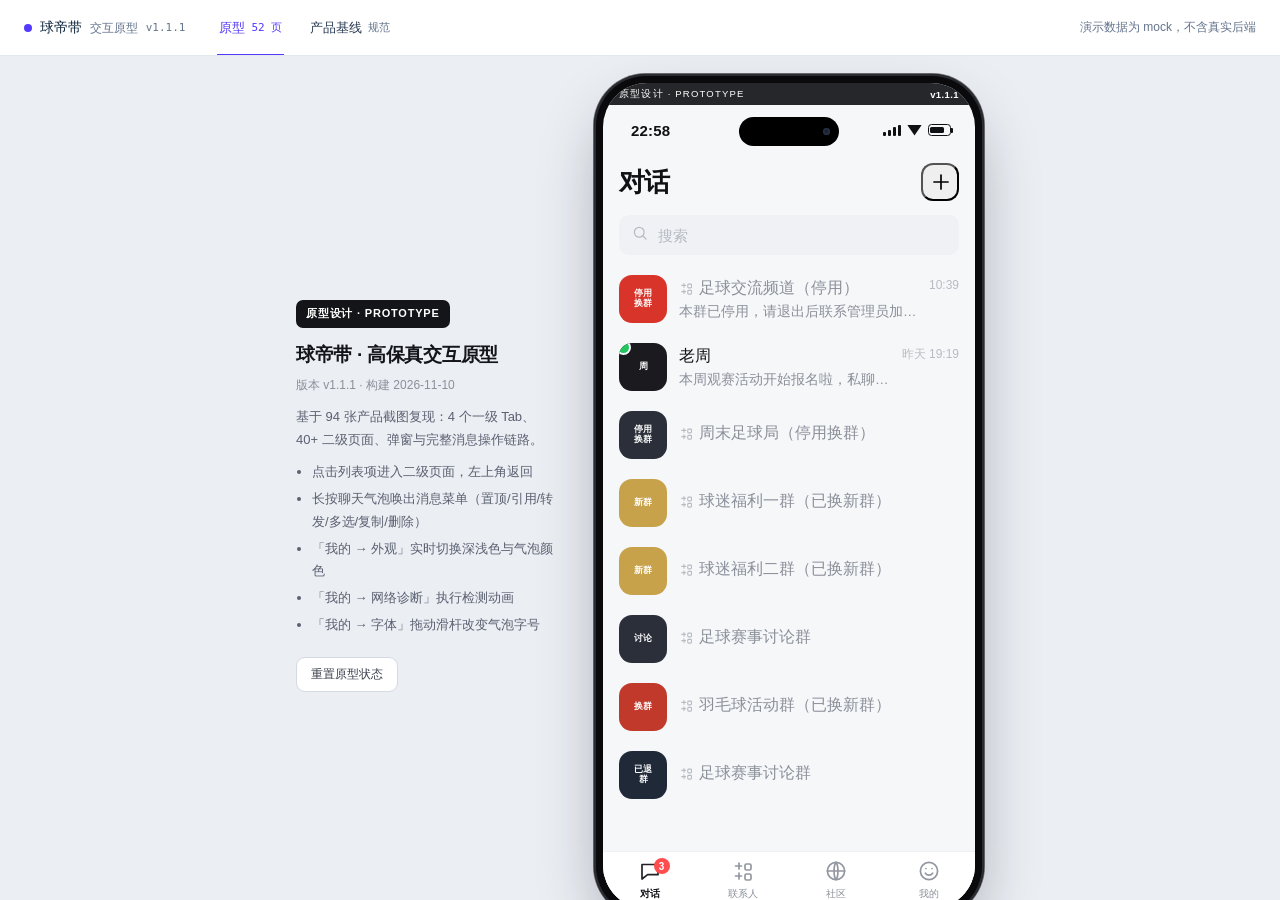
==== commit 07b8946c: "style(baseline): 基线文档与入口页按 Stripe 文档系统重排版式" ====
--- a/index.html
+++ b/index.html
@@ -3,71 +3,72 @@
   球帝带 · 交互原型统一入口（框架页）
   用途：在原型与产品基线之间切换浏览。两部分为独立 HTML，也可单独打开。
   文件对应：proto.html（原型）/ rule.html（产品基线）
-  版本：v1.1.0
+  版本：v1.1.1 ｜ 版式：Stripe 文档系统
 -->
 <html lang="zh-CN">
 <head>
 <meta charset="utf-8">
 <meta name="viewport" content="width=device-width,initial-scale=1,viewport-fit=cover">
 <meta name="color-scheme" content="only light">
-<title>球帝带 · 交互原型 v1.1.0</title>
+<title>球帝带 · 交互原型 v1.1.1</title>
 <link rel="icon" href="data:,">
 <style>
 :root{
-  --blue:#3B82F6; --blue-d:#1F6FEB; --blue-l:#EAF1FE;
-  --bg:#EBEEF3; --card:#FFFFFF; --text:#101114; --text2:#5A6070; --text3:#8A8F99;
-  --line:#E6E9EF; --line2:#F0F2F6;
-  --ease:cubic-bezier(.32,.72,0,1);
+  --ink:#0d253d; --ink-2:#273951; --mute:#64748d;
+  --canvas:#ffffff; --soft:#f6f9fc;
+  --hair:#e3e8ee;
+  --accent:#533afd; --accent-bg:#f3f0ff;
+  --mono:ui-monospace,"SFMono-Regular",Consolas,Menlo,monospace;
+  --ease:cubic-bezier(.2,.7,.3,1);
 }
 *{box-sizing:border-box;margin:0;padding:0}
 html,body{height:100%}
 body{
-  font-family:-apple-system,BlinkMacSystemFont,"PingFang SC","Hiragino Sans GB","Microsoft YaHei",sans-serif;
-  background:var(--bg);color:var(--text);display:flex;flex-direction:column;height:100vh;overflow:hidden;
-  -webkit-font-smoothing:antialiased;
+  font-family:"SF Pro Text","Inter",-apple-system,BlinkMacSystemFont,"Noto Sans SC","PingFang SC","Microsoft YaHei",sans-serif;
+  background:var(--canvas);color:var(--ink-2);display:flex;flex-direction:column;height:100vh;overflow:hidden;
+  -webkit-font-smoothing:antialiased;text-rendering:optimizeLegibility;
 }
 header{
-  height:56px;flex:0 0 56px;background:var(--card);border-bottom:1px solid var(--line);
-  display:flex;align-items:center;gap:20px;padding:0 20px;z-index:10;
+  height:56px;flex:0 0 56px;background:var(--canvas);border-bottom:1px solid var(--hair);
+  display:flex;align-items:center;gap:32px;padding:0 24px;z-index:10;
 }
-.brand{display:flex;align-items:center;gap:9px;white-space:nowrap}
-.brand .dot{width:11px;height:11px;border-radius:3px;background:var(--blue);flex:0 0 auto}
-.brand .name{font-size:16px;font-weight:600;letter-spacing:-.2px}
-.brand small{font-weight:400;color:var(--text3);font-size:12px}
+.brand{display:flex;align-items:baseline;gap:8px;white-space:nowrap}
+.brand .dot{width:8px;height:8px;border-radius:50%;background:var(--accent);flex:0 0 auto;align-self:center}
+.brand .name{font-size:14px;font-weight:500;color:var(--ink);letter-spacing:-.1px}
+.brand small{font-size:12px;color:var(--mute)}
 .vnum{
-  font-weight:600;font-size:11px;background:var(--blue);color:#fff;padding:2px 7px;border-radius:4px;
-  letter-spacing:.5px;flex:0 0 auto;cursor:pointer;font-variant-numeric:tabular-nums;
+  font-family:var(--mono);font-size:11px;color:var(--mute);cursor:pointer;
+  font-variant-numeric:tabular-nums;align-self:center;
+  border-bottom:1px solid transparent;transition:color 120ms var(--ease),border-color 120ms var(--ease);
 }
-nav{display:flex;gap:4px;flex:1;min-width:0;overflow-x:auto;overflow-y:hidden}
+.vnum:hover{color:var(--accent);border-color:var(--accent)}
+nav{display:flex;gap:24px;flex:1;min-width:0;height:100%;overflow-x:auto;overflow-y:hidden}
 nav::-webkit-scrollbar{height:0;display:none}
 .tab{
-  padding:8px 16px;border-radius:6px;font-size:14px;color:var(--text2);cursor:pointer;
-  border:1px solid transparent;background:transparent;font-family:inherit;white-space:nowrap;flex:0 0 auto;
-  display:flex;align-items:center;gap:6px;transition:background .15s var(--ease),color .15s var(--ease),border-color .15s var(--ease);
+  position:relative;height:100%;padding:0 2px;display:flex;align-items:center;gap:6px;
+  font-size:13px;color:var(--ink-2);cursor:pointer;background:none;border:0;font-family:inherit;
+  white-space:nowrap;flex:0 0 auto;transition:color 120ms var(--ease);
 }
-.tab:hover{background:var(--bg);color:var(--text)}
-.tab.active{background:var(--blue-l);color:var(--blue-d);font-weight:600;border-color:#CFE0FE}
-.tab .badge{font-size:11px;padding:1px 6px;border-radius:4px;background:var(--bg);color:var(--text3);font-weight:500;font-variant-numeric:tabular-nums}
-.tab.active .badge{background:#fff;color:var(--blue-d)}
-.actions{display:flex;align-items:center;gap:10px;flex:0 0 auto}
-.hint{font-size:12px;color:var(--text3);display:flex;align-items:center;gap:6px;white-space:nowrap}
-.btn{
-  padding:7px 14px;border-radius:6px;font-size:13px;cursor:pointer;border:1px solid var(--line);
-  background:var(--card);color:var(--text2);font-family:inherit;white-space:nowrap;
-  transition:background .15s var(--ease),color .15s var(--ease),border-color .15s var(--ease);
+.tab:hover{color:var(--ink)}
+.tab::after{
+  content:"";position:absolute;left:0;right:0;bottom:-1px;height:2px;background:transparent;
+  transition:background 120ms var(--ease);
 }
-.btn:hover{border-color:var(--blue);color:var(--blue-d)}
-main{flex:1;position:relative;background:var(--bg);min-height:0}
-iframe{width:100%;height:100%;border:0;display:block;background:var(--card)}
+.tab.active{color:var(--accent)}
+.tab.active::after{background:var(--accent)}
+.tab .badge{font-family:var(--mono);font-size:11px;color:var(--mute);font-variant-numeric:tabular-nums}
+.tab.active .badge{color:var(--accent)}
+.actions{display:flex;align-items:center;gap:8px;flex:0 0 auto}
+.hint{font-size:12px;color:var(--mute);white-space:nowrap}
+main{flex:1;position:relative;background:var(--soft);min-height:0}
+iframe{width:100%;height:100%;border:0;display:block;background:var(--canvas)}
 @media (max-width:900px){
-  header{gap:12px;padding:0 12px}
+  header{gap:20px;padding:0 16px}
   .hint{display:none}
-  .brand small{display:none}
+  nav{gap:16px}
 }
 @media (max-width:640px){
-  .brand .name{font-size:14px}
-  .tab{padding:7px 11px;font-size:13px}
-  .actions .btn{display:none}
+  .brand small{display:none}
 }
 </style>
 </head>
@@ -76,16 +77,12 @@
   <div class="brand">
     <span class="dot"></span>
     <span class="name">球帝带</span>
-    <small>· 交互原型</small>
-    <span class="vnum" onclick="jump('rule')" title="点击查看版本记录">v1.1.0</span>
+    <small>交互原型</small>
+    <span class="vnum" onclick="jump('rule')" title="点击查看版本记录">v1.1.1</span>
   </div>
   <nav id="nav"></nav>
   <div class="actions">
-    <span class="hint">
-      <svg width="13" height="13" viewBox="0 0 24 24" fill="none"><circle cx="12" cy="12" r="9" stroke="#8A8F99" stroke-width="1.7"/><path d="M12 11v5.5M12 7.6v.2" stroke="#8A8F99" stroke-width="2" stroke-linecap="round"/></svg>
-      演示数据为 mock，不含真实后端
-    </span>
-    <button class="btn" onclick="jump('rule')">产品基线</button>
+    <span class="hint">演示数据为 mock，不含真实后端</span>
   </div>
 </header>
 <main>
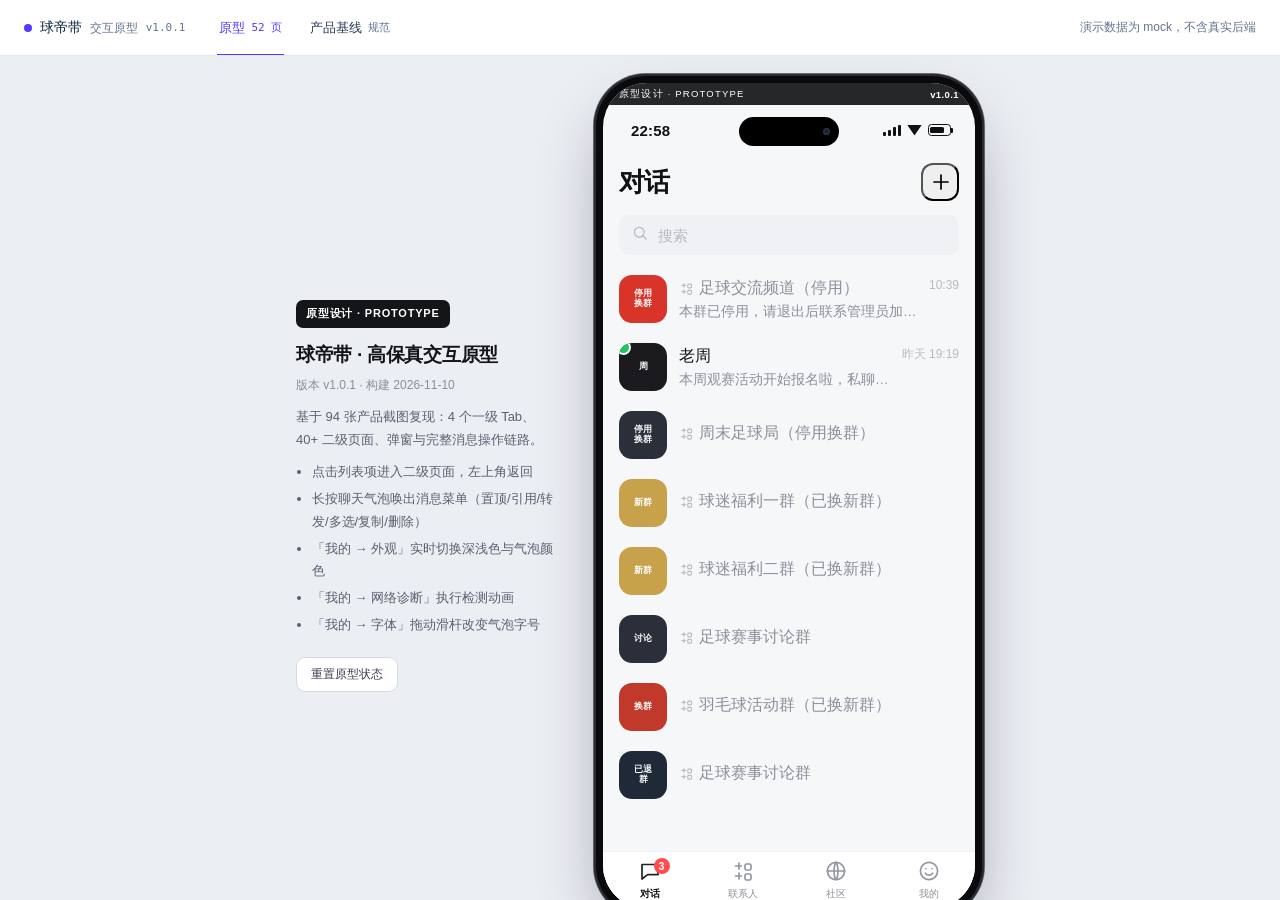
==== commit 7326aa73: "fix(baseline): 版式改为单栏优先，修正窄宽度裁切；版本回落 v1.0.1" ====
--- a/index.html
+++ b/index.html
@@ -3,14 +3,14 @@
   球帝带 · 交互原型统一入口（框架页）
   用途：在原型与产品基线之间切换浏览。两部分为独立 HTML，也可单独打开。
   文件对应：proto.html（原型）/ rule.html（产品基线）
-  版本：v1.1.1 ｜ 版式：Stripe 文档系统
+  版本：v1.0.1 ｜ 版式：Stripe 文档系统
 -->
 <html lang="zh-CN">
 <head>
 <meta charset="utf-8">
 <meta name="viewport" content="width=device-width,initial-scale=1,viewport-fit=cover">
 <meta name="color-scheme" content="only light">
-<title>球帝带 · 交互原型 v1.1.1</title>
+<title>球帝带 · 交互原型 v1.0.1</title>
 <link rel="icon" href="data:,">
 <style>
 :root{
@@ -78,7 +78,7 @@
     <span class="dot"></span>
     <span class="name">球帝带</span>
     <small>交互原型</small>
-    <span class="vnum" onclick="jump('rule')" title="点击查看版本记录">v1.1.1</span>
+    <span class="vnum" onclick="jump('rule')" title="点击查看版本记录">v1.0.1</span>
   </div>
   <nav id="nav"></nav>
   <div class="actions">
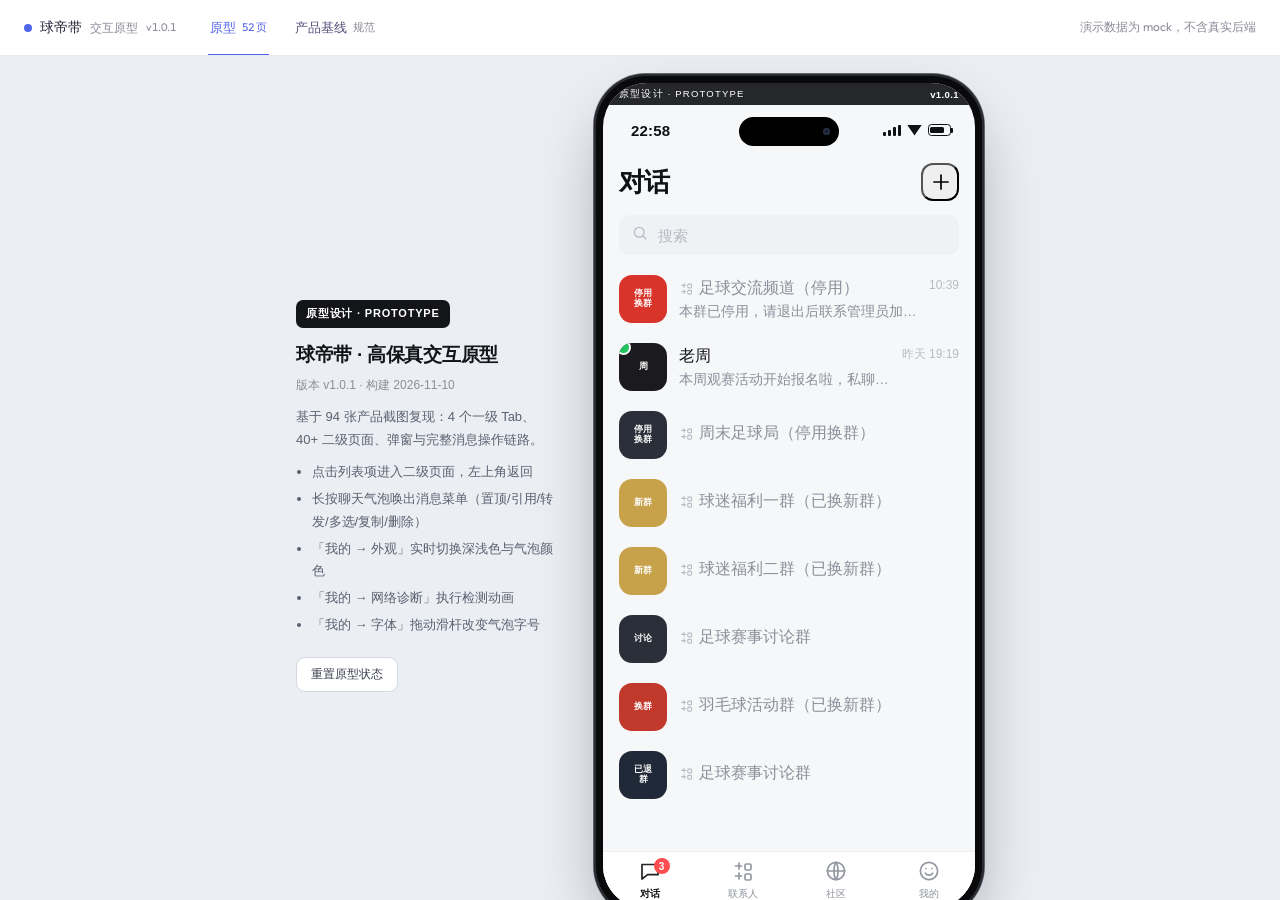
==== commit 26dbbf49: "refactor(baseline): 改为左导航单屏单节，字体体系对齐中台产品基线页" ====
--- a/index.html
+++ b/index.html
@@ -12,19 +12,20 @@
 <meta name="color-scheme" content="only light">
 <title>球帝带 · 交互原型 v1.0.1</title>
 <link rel="icon" href="data:,">
+<link rel="stylesheet" href="_fonts/outfit.css">
 <style>
 :root{
-  --ink:#0d253d; --ink-2:#273951; --mute:#64748d;
-  --canvas:#ffffff; --soft:#f6f9fc;
-  --hair:#e3e8ee;
-  --accent:#533afd; --accent-bg:#f3f0ff;
+  --ink:#28253B; --ink-2:#554E7B; --mute:#8A8A99;
+  --canvas:#FFFFFF; --soft:#FBFCFD;
+  --hair:#E9E8F0;
+  --accent:#5266EB; --accent-bg:#EDECFB;
   --mono:ui-monospace,"SFMono-Regular",Consolas,Menlo,monospace;
   --ease:cubic-bezier(.2,.7,.3,1);
 }
 *{box-sizing:border-box;margin:0;padding:0}
 html,body{height:100%}
 body{
-  font-family:"SF Pro Text","Inter",-apple-system,BlinkMacSystemFont,"Noto Sans SC","PingFang SC","Microsoft YaHei",sans-serif;
+  font-family:Outfit,"Noto Sans SC","Helvetica Neue",Helvetica,"PingFang SC","Hiragino Sans GB","Microsoft YaHei","微软雅黑",Arial,sans-serif;
   background:var(--canvas);color:var(--ink-2);display:flex;flex-direction:column;height:100vh;overflow:hidden;
   -webkit-font-smoothing:antialiased;text-rendering:optimizeLegibility;
 }
@@ -37,8 +38,8 @@
 .brand .name{font-size:14px;font-weight:500;color:var(--ink);letter-spacing:-.1px}
 .brand small{font-size:12px;color:var(--mute)}
 .vnum{
-  font-family:var(--mono);font-size:11px;color:var(--mute);cursor:pointer;
-  font-variant-numeric:tabular-nums;align-self:center;
+  font-size:11px;color:var(--mute);cursor:pointer;
+  font-variant-numeric:tabular-nums;font-feature-settings:"tnum" 1;align-self:center;
   border-bottom:1px solid transparent;transition:color 120ms var(--ease),border-color 120ms var(--ease);
 }
 .vnum:hover{color:var(--accent);border-color:var(--accent)}
@@ -56,7 +57,7 @@
 }
 .tab.active{color:var(--accent)}
 .tab.active::after{background:var(--accent)}
-.tab .badge{font-family:var(--mono);font-size:11px;color:var(--mute);font-variant-numeric:tabular-nums}
+.tab .badge{font-size:11px;color:var(--mute);font-variant-numeric:tabular-nums;font-feature-settings:"tnum" 1}
 .tab.active .badge{color:var(--accent)}
 .actions{display:flex;align-items:center;gap:8px;flex:0 0 auto}
 .hint{font-size:12px;color:var(--mute);white-space:nowrap}
--- a/_fonts/outfit.css
+++ b/_fonts/outfit.css
@@ -0,0 +1,76 @@
+/* ============================================================
+   全站字体治理
+   一、正文（一套，全端共用）
+      Outfit（西文与数字，几何无衬线）→ Noto Sans SC → 系统中文字体 → sans-serif
+      Outfit 几何体字怀开阔、数字宽度统一，比 Helvetica / Arial 更适合数据看板的表格与金额展示。
+      中文不在此声明，由系统字体按栈序回退（PingFang SC / 微软雅黑）。
+   二、等宽（仅限真正的代码场景：接口字段名、代码块、参数键名）
+      ui-monospace → SFMono-Regular → Consolas → Menlo → monospace
+   三、字重覆盖
+      六档全量内置（300 / 400 / 500 / 600 / 700 / 800），不依赖浏览器合成伪粗体，
+      避免 Outfit 字形在500 / 700 档发虚、笔画糊边。
+   四、隔离原则
+      代理 ID / 时间戳 / 金额 / 百分比 一律走正文栈，不使用等宽字体。
+      等宽字体字形宽扁、笔画等宽，与正文的 Outfit 并列出现会产生明显割裂感。
+   ============================================================ */
+
+@font-face {
+  font-family: 'Outfit';
+  font-style: normal;
+  font-weight: 300;
+  font-display: swap;
+  src: url('./Outfit-300.woff2') format('woff2');
+}
+@font-face {
+  font-family: 'Outfit';
+  font-style: normal;
+  font-weight: 400;
+  font-display: swap;
+  src: url('./Outfit-400.woff2') format('woff2');
+}
+@font-face {
+  font-family: 'Outfit';
+  font-style: normal;
+  font-weight: 500;
+  font-display: swap;
+  src: url('./Outfit-500.woff2') format('woff2');
+}
+@font-face {
+  font-family: 'Outfit';
+  font-style: normal;
+  font-weight: 600;
+  font-display: swap;
+  src: url('./Outfit-600.woff2') format('woff2');
+}
+@font-face {
+  font-family: 'Outfit';
+  font-style: normal;
+  font-weight: 700;
+  font-display: swap;
+  src: url('./Outfit-700.woff2') format('woff2');
+}
+@font-face {
+  font-family: 'Outfit';
+  font-style: normal;
+  font-weight: 800;
+  font-display: swap;
+  src: url('./Outfit-800.woff2') format('woff2');
+}
+
+/* ============================================================
+   全站字体统一规则（每个 HTML 均引入本文件）
+   把「等宽字体」收敛到唯一入口 .mono，避免各处各写一串导致字体观感分裂。
+   ============================================================ */
+
+/* 正文数值类：ID、时间戳、金额、百分比、序号 —— 走正文栈 + 表格数字对齐 */
+.num,
+.mono.num,
+.v.num,
+td.num,
+th.num {
+  font-family: Outfit, "Noto Sans SC", "Helvetica Neue", Helvetica,
+    "PingFang SC", "Hiragino Sans GB", "Microsoft YaHei", "微软雅黑", Arial, sans-serif;
+  font-variant-numeric: tabular-nums;
+  font-feature-settings: "tnum" 1;
+  letter-spacing: 0.01em;
+}
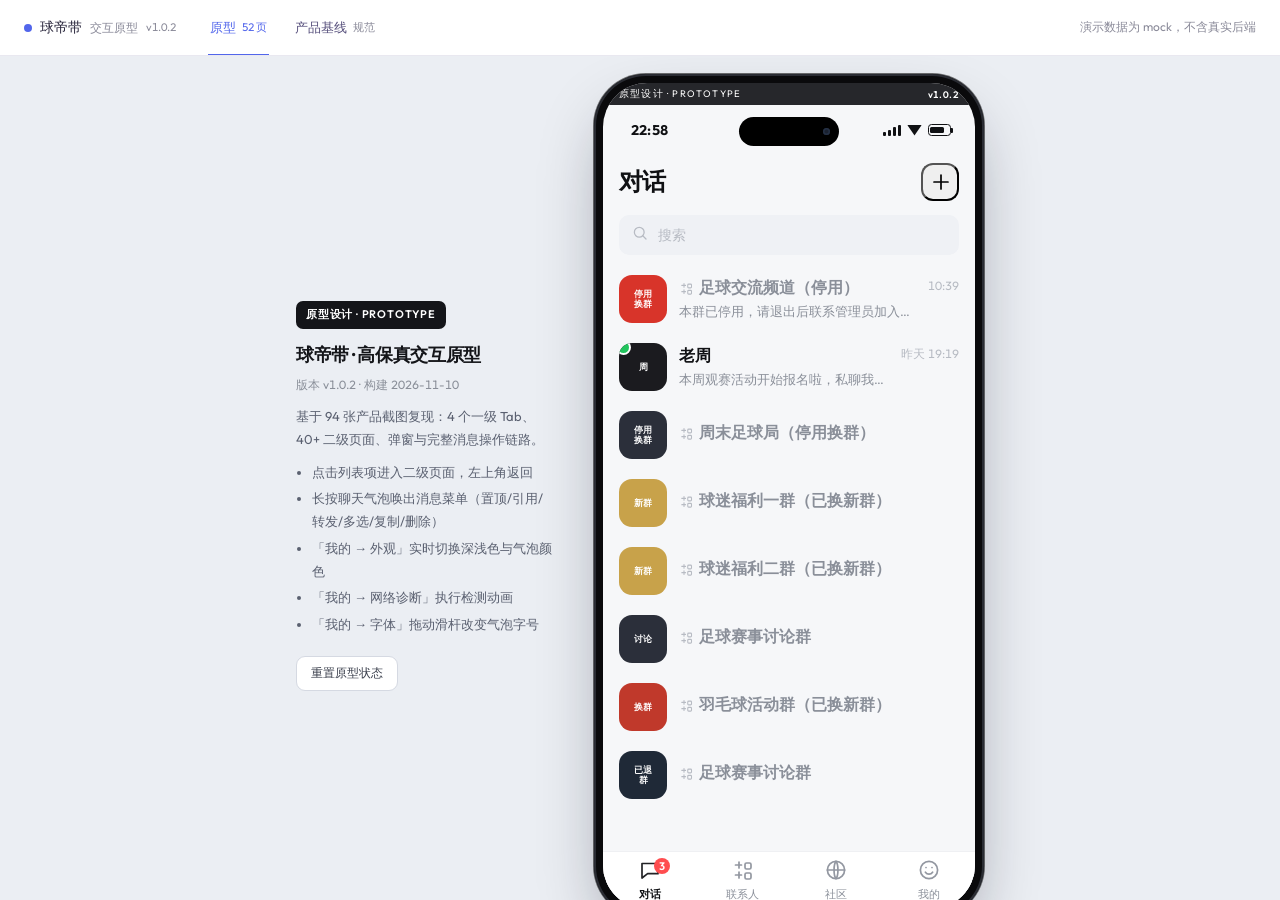
==== commit f345e631: "style(proto): 字号收进七档，字体栈与文档层统一" ====
--- a/index.html
+++ b/index.html
@@ -3,14 +3,14 @@
   球帝带 · 交互原型统一入口（框架页）
   用途：在原型与产品基线之间切换浏览。两部分为独立 HTML，也可单独打开。
   文件对应：proto.html（原型）/ rule.html（产品基线）
-  版本：v1.0.1 ｜ 版式：Stripe 文档系统
+  版本：v1.0.2 ｜ 版式：Stripe 文档系统
 -->
 <html lang="zh-CN">
 <head>
 <meta charset="utf-8">
 <meta name="viewport" content="width=device-width,initial-scale=1,viewport-fit=cover">
 <meta name="color-scheme" content="only light">
-<title>球帝带 · 交互原型 v1.0.1</title>
+<title>球帝带 · 交互原型 v1.0.2</title>
 <link rel="icon" href="data:,">
 <link rel="stylesheet" href="_fonts/outfit.css">
 <style>
@@ -79,7 +79,7 @@
     <span class="dot"></span>
     <span class="name">球帝带</span>
     <small>交互原型</small>
-    <span class="vnum" onclick="jump('rule')" title="点击查看版本记录">v1.0.1</span>
+    <span class="vnum" onclick="jump('rule')" title="点击查看版本记录">v1.0.2</span>
   </div>
   <nav id="nav"></nav>
   <div class="actions">
